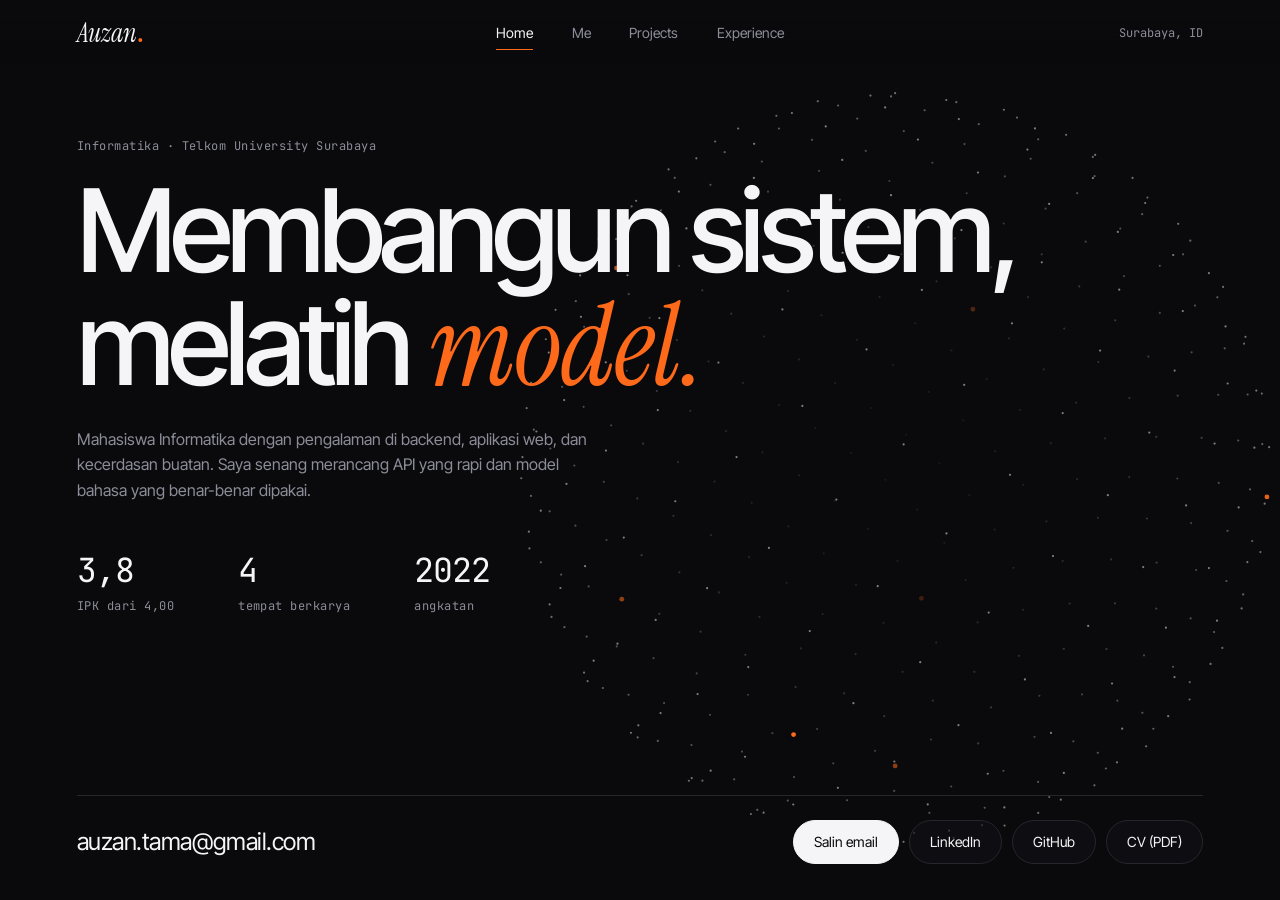
==== index.html @ a06b6a5e "Initial commit" ====
<!doctype html>
<html lang="id">
<head>
<meta charset="utf-8">
<meta name="viewport" content="width=device-width, initial-scale=1, viewport-fit=cover">
<title>Firstyatama Auzan Farhadi — Software Engineer &amp; AI Researcher</title>
<meta name="description" content="Portofolio Firstyatama Auzan Farhadi — Mahasiswa Informatika Telkom University Surabaya, Software Engineer, dan Peneliti AI yang berfokus pada Backend, NLP, dan Machine Learning.">
<meta name="author" content="Firstyatama Auzan Farhadi">
<meta name="theme-color" content="#0a0a0d">
<link rel="icon" type="image/svg+xml" href="assets/favicon.svg">

<!-- Open Graph / Meta Sosial -->
<meta property="og:type" content="website">
<meta property="og:title" content="Firstyatama Auzan Farhadi — Software Engineer &amp; AI Researcher">
<meta property="og:description" content="Mahasiswa Informatika dengan keahlian di Backend, REST API, dan AI/NLP. Menghadirkan solusi nyata berbasis rekayasa perangkat lunak modern.">
<meta property="og:image" content="assets/foto.jpg">

<link rel="preconnect" href="https://fonts.googleapis.com">
<link rel="preconnect" href="https://fonts.gstatic.com" crossorigin>
<link rel="stylesheet" href="https://fonts.googleapis.com/css2?family=Inter+Tight:wght@300;400;500&family=Instrument+Serif:ital@0;1&family=JetBrains+Mono:wght@400&display=swap">
<link rel="stylesheet" href="css/style.css">
</head>
<body>
<canvas id="bg" aria-hidden="true"></canvas>
<header class="nav">
  <a class="logo" href="#/home">Auzan<b>.</b></a>
  <nav id="nav"></nav>
  <span class="loc">Surabaya, ID</span>
</header>
<main id="app"></main>
<script src="content.js"></script>
<script src="js/app.js"></script>
</body>
</html>
---- css/style.css ----
:root{--bg:#0a0a0d;--surface:#111116;--text:#f5f5f7;--muted:#8d8d99;--border:#26262e;--pop:#ff6a1a;--pr:255,106,26;--g:clamp(20px,6vw,96px);--serif:'Instrument Serif',Georgia,serif;--sans:'Inter Tight',system-ui,sans-serif;--mono:'JetBrains Mono',ui-monospace,monospace;--ease:cubic-bezier(.22,1,.36,1);color-scheme:dark}
*{box-sizing:border-box;margin:0;padding:0}
html,body{height:100%;background:var(--bg);color:var(--text);font:400 16px/1.6 var(--sans);-webkit-font-smoothing:antialiased;overflow:hidden}
a{color:inherit;text-decoration:none}button{font:inherit;color:inherit;background:none;border:0;cursor:pointer}ul,ol{list-style:none}
em{font-family:var(--serif);font-style:italic;font-weight:400;color:var(--pop);letter-spacing:-.01em}
:focus-visible{outline:2px solid var(--pop);outline-offset:3px;border-radius:4px}
::selection{background:var(--pop);color:#0a0a0d}
::-webkit-scrollbar{width:8px;height:8px}
::-webkit-scrollbar-track{background:var(--bg)}
::-webkit-scrollbar-thumb{background:#1e1e26;border-radius:999px;border:2px solid var(--bg)}
::-webkit-scrollbar-thumb:hover{background:var(--muted)}
#bg{position:fixed;inset:0;width:100%;height:100%;z-index:0;pointer-events:none}
.mono,.lbl{font:400 12px var(--mono);letter-spacing:.04em;color:var(--muted)}

/* nav */
.nav{position:fixed;z-index:20;top:0;left:0;right:0;display:grid;grid-template-columns:1fr auto 1fr;align-items:center;padding:calc(18px + env(safe-area-inset-top,0px)) var(--g) 18px;background:linear-gradient(var(--bg) 30%,transparent)}
.logo{font:italic 26px/1 var(--serif)}.logo b{color:var(--pop);font-style:normal}
#nav{display:flex;gap:clamp(16px,3vw,40px)}
#nav a{position:relative;padding:4px 0;font-size:14px;color:var(--muted);transition:color .4s}
#nav a::after{content:'';position:absolute;left:0;right:0;bottom:-2px;height:1px;background:var(--pop);transform:scaleX(0);transform-origin:left;transition:transform .6s var(--ease)}
#nav a:hover{color:var(--text)}#nav a.on{color:var(--text)}#nav a.on::after{transform:scaleX(1)}
.loc{justify-self:end;font:400 12px var(--mono);color:var(--muted)}

/* views */
.view{position:fixed;inset:0;z-index:1;overflow-y:auto;overflow-x:hidden;opacity:0;visibility:hidden;transition:opacity .7s var(--ease),visibility .7s;padding:84px 0 0}
.view.on{opacity:1;visibility:visible}
#detail{z-index:15;background:var(--bg)}

/* home */
.home{min-height:calc(100svh - 84px);display:flex;flex-direction:column;justify-content:space-between;gap:48px;padding:6vh var(--g) 36px}
.home h1{margin:20px 0 24px;font-size:clamp(46px,9vw,148px);line-height:.98;letter-spacing:-.05em;font-weight:500}
.home .lead{max-width:520px;color:var(--muted)}
.stats{display:flex;gap:clamp(24px,5vw,72px);margin-top:44px}
.stats b{display:block;font:400 clamp(22px,2.6vw,34px) var(--mono);letter-spacing:-.03em}
.on .rise{animation:rise 1.3s var(--ease) both}.on .rise:nth-child(2){animation-delay:.12s}.on .rise:nth-child(3){animation-delay:.24s}.on .rise:nth-child(4){animation-delay:.36s}
@keyframes rise{from{opacity:0;transform:translateY(28px)}}
.contact{display:flex;flex-wrap:wrap;align-items:center;gap:14px 28px;padding-top:24px;border-top:1px solid var(--border)}
.contact .mail{font-size:clamp(17px,2vw,24px);letter-spacing:-.02em;margin-right:auto;user-select:all}
.contact .row{display:flex;flex-wrap:wrap;gap:10px}
.btn{display:inline-flex;align-items:center;padding:10px 20px;border:1px solid var(--border);border-radius:999px;font-size:14px;background:rgba(17,17,22,.6);transition:border-color .4s,background .4s,color .4s}
.btn:hover{border-color:var(--pop)}.btn.solid{background:var(--text);color:var(--bg);border-color:var(--text)}.btn.solid:hover{background:var(--pop);border-color:var(--pop)}

/* me */
.me{display:grid;grid-template-columns:minmax(0,.8fr) minmax(0,1.2fr);gap:clamp(28px,6vw,96px);padding:6vh var(--g) 80px;align-items:start}
.ph{position:sticky;top:96px;aspect-ratio:4/5;max-height:72vh;border:1px solid var(--border);border-radius:200px 200px 18px 18px;overflow:hidden;background:var(--surface)}
.ph svg{position:absolute;inset:10%;width:80%;color:var(--border)}
.ph img{position:absolute;inset:0;width:100%;height:100%;object-fit:cover;filter:grayscale(1) contrast(1.05);transition:filter 1.2s var(--ease),transform 1.6s var(--ease)}
.ph:hover img{filter:none}
.on .ph{animation:open 1.6s var(--ease) both}
.on .ph img{animation:settle 2.2s var(--ease) both}
@keyframes open{from{clip-path:inset(50% 50% 50% 50% round 200px)}to{clip-path:inset(0 0 0 0 round 200px 200px 18px 18px)}}
@keyframes settle{from{transform:scale(1.25)}}
.me h2{font-size:clamp(32px,4.4vw,64px);line-height:1.04;letter-spacing:-.04em;font-weight:500;max-width:720px}
.me .txt{margin:24px 0 40px;max-width:560px;color:var(--muted)}
.kv{border-top:1px solid var(--border);margin-bottom:44px}
.kv div{display:grid;grid-template-columns:150px 1fr;gap:16px;padding:13px 0;border-bottom:1px solid var(--border);font-size:15px}
.kv dt{color:var(--muted)}.kv dd{max-width:520px}
.me h3{font-size:14px;font-weight:400;color:var(--muted);margin-bottom:12px}

/* karusel */
.lv{position:relative;height:calc(100svh - 84px);overflow:hidden;touch-action:pan-y;cursor:grab;user-select:none}
.lv.drag{cursor:grabbing}
.idx{position:absolute;z-index:3;left:var(--g);top:3vh;display:grid;gap:2px}
.idx button{display:flex;gap:14px;align-items:baseline;padding:4px 0;text-align:left;font-size:14px;color:var(--muted);transition:color .4s}
.idx button span{font:400 11px var(--mono)}
.idx button::before{content:'';align-self:center;width:12px;height:1px;background:var(--border);transition:width .6s var(--ease),background .4s}
.idx button.on{color:var(--text)}.idx button.on::before{width:32px;background:var(--pop)}
.rail{position:absolute;left:0;right:0;top:0;height:62%}
.disc{position:absolute;left:50%;top:50%;width:var(--D);height:var(--D);margin:calc(var(--D)/-2) 0 0 calc(var(--D)/-2);cursor:pointer;will-change:transform,opacity}
.disc svg,.dd svg{display:block;width:100%;height:100%;animation:spin 60s linear infinite}
@keyframes spin{to{transform:rotate(360deg)}}
.info{position:absolute;left:0;right:0;bottom:0;height:38%;display:grid;justify-items:center;align-content:start;gap:10px;padding:0 var(--g) 24px;text-align:center}
.info h2{font-size:clamp(34px,6vw,88px);line-height:1;letter-spacing:-.045em;font-weight:500}
.info .meta{display:flex;flex-wrap:wrap;justify-content:center;gap:6px 28px}
.info .hint{margin-top:6px}
.swap{animation:swap .9s var(--ease) both}@keyframes swap{from{opacity:0;transform:translateY(14px)}}

/* detail */
.dt{padding:6vh var(--g) 96px;max-width:1280px;margin:0 auto}
.dt-bar{display:flex;align-items:center;justify-content:space-between;margin-bottom:5vh}
.x{display:inline-flex;align-items:center;gap:10px;font-size:14px;color:var(--muted);transition:color .3s}.x:hover{color:var(--pop)}
.kbd{display:inline-block;padding:2px 7px;font:400 10px var(--mono);border:1px solid var(--border);border-radius:4px;color:var(--muted);vertical-align:middle;margin-left:4px}
.hero{display:grid;grid-template-columns:auto 1fr;gap:clamp(24px,5vw,72px);align-items:center}
.dd{width:clamp(130px,22vw,300px);aspect-ratio:1}
.hero h1{margin-top:12px;font-size:clamp(40px,8vw,128px);line-height:.98;letter-spacing:-.05em;font-weight:500}
.dm{display:grid;grid-template-columns:repeat(auto-fit,minmax(200px,1fr));gap:24px;margin:7vh 0;padding:26px 0;border-block:1px solid var(--border)}
.dm dt{margin-bottom:4px}
.body{display:grid;grid-template-columns:minmax(0,1fr) minmax(0,1.2fr);gap:clamp(24px,6vw,96px)}
.body .sum{font-size:clamp(22px,2.6vw,34px);line-height:1.2;letter-spacing:-.03em}
.pts li{position:relative;padding:12px 0 12px 22px;border-bottom:1px solid var(--border);color:var(--muted)}
.pts li::before{content:'';position:absolute;left:0;top:1.35em;width:9px;height:1px;background:var(--pop)}
.tags{display:flex;flex-wrap:wrap;gap:8px;margin-top:24px}
.tags li{padding:5px 13px;border:1px solid var(--border);border-radius:999px;font-size:13px;color:var(--muted)}
.p-links{display:flex;flex-wrap:wrap;gap:10px;margin-top:24px}
.p-links .btn{font-size:13px;padding:8px 18px}
.p-links .arr{color:var(--pop);margin-left:4px}
.up{display:flex;align-items:center;justify-content:space-between;gap:24px;margin-top:10vh;padding-top:28px;border-top:1px solid var(--border)}
.up a{display:flex;align-items:center;gap:20px}.up a:hover h3{color:var(--pop)}
.up h3{font-size:clamp(26px,4vw,56px);letter-spacing:-.04em;font-weight:500;transition:color .4s}
.up .dd{width:72px}

@media(max-width:820px){
  .nav{grid-template-columns:auto 1fr}.loc{display:none}#nav{justify-content:flex-end;gap:14px}
  .me,.body{grid-template-columns:minmax(0,1fr)}
  .ph{position:relative;top:0;width:min(70%,300px);max-height:none}
  .kv div{grid-template-columns:110px 1fr}
  .idx{display:none}.rail{height:58%}.info{height:42%}
  .hero{grid-template-columns:1fr}
}
@media(prefers-reduced-motion:reduce){*,*::before,*::after{animation-duration:.001ms!important;transition-duration:.001ms!important}}
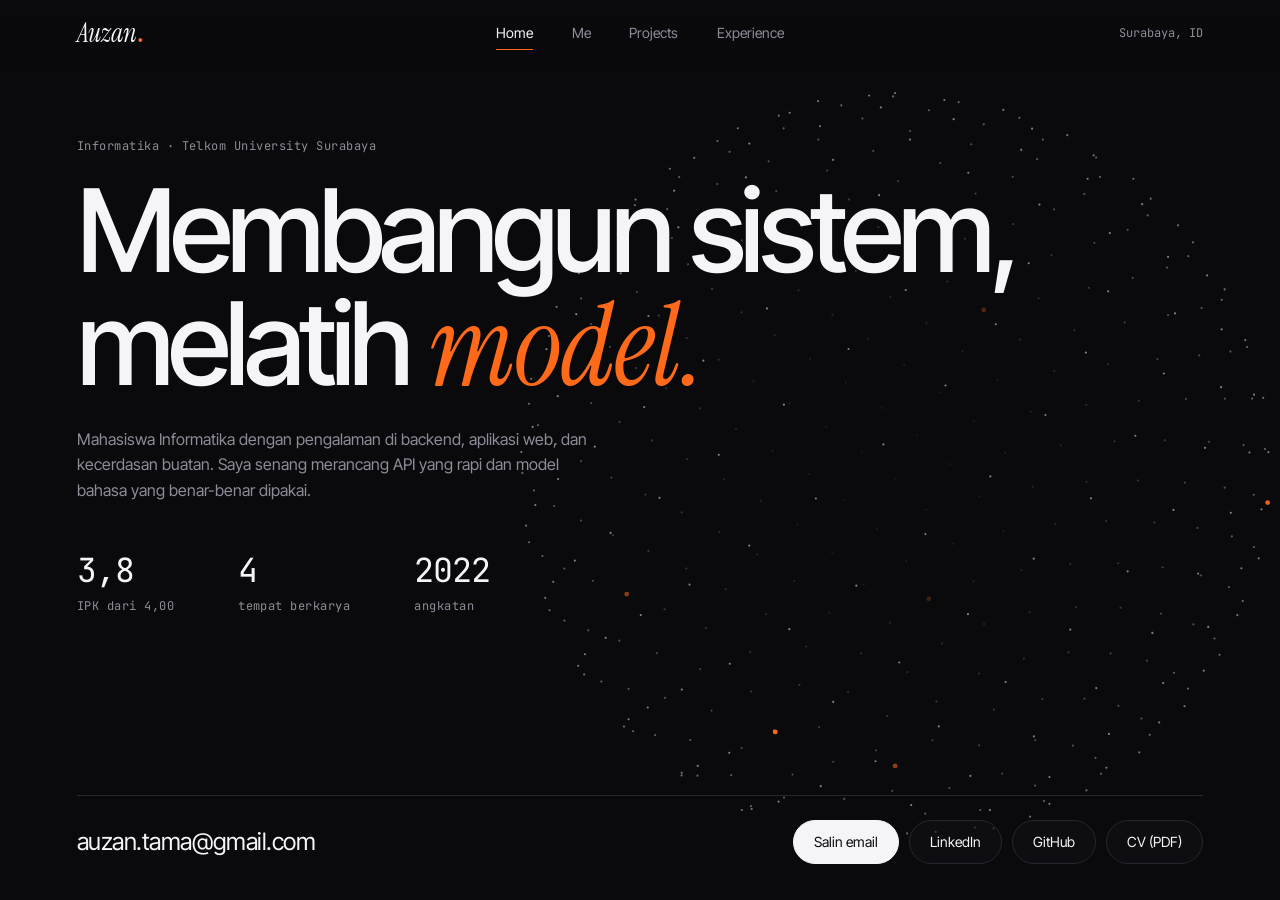
==== commit 4d96a834: "feat: implement A24 3D physical disc row showcase for projects" ====
--- a/index.html
+++ b/index.html
@@ -28,7 +28,16 @@
   <span class="loc">Surabaya, ID</span>
 </header>
 <main id="app"></main>
+<script type="importmap">
+{
+  "imports": {
+    "three": "./js/vendor/three.module.min.js",
+    "three/addons/environments/RoomEnvironment.js": "./js/vendor/RoomEnvironment.js"
+  }
+}
+</script>
+<script src="js/vendor/gsap.min.js"></script>
 <script src="content.js"></script>
-<script src="js/app.js"></script>
+<script type="module" src="js/app.js"></script>
 </body>
 </html>
--- a/css/style.css
+++ b/css/style.css
@@ -75,6 +75,34 @@
 .info .hint{margin-top:6px}
 .swap{animation:swap .9s var(--ease) both}@keyframes swap{from{opacity:0;transform:translateY(14px)}}
 
+/* A24 3D Disc Gallery */
+.a24-gallery{position:relative;width:100%;height:calc(100svh - 84px);overflow:hidden;touch-action:pan-y;user-select:none;-webkit-user-select:none}
+.a24-canvas,.a24-marker{position:absolute;inset:0;width:100%;height:100%;display:block}
+.a24-canvas{cursor:grab}.a24-canvas:active{cursor:grabbing}
+.a24-marker{pointer-events:none}
+.a24-card{position:absolute;top:clamp(16px,3vh,36px);left:var(--g);width:min(440px,calc(100% - var(--g) * 2));z-index:6;pointer-events:none}
+.a24-card *{pointer-events:auto}
+.a24-kicker{display:flex;align-items:center;gap:12px;margin-bottom:10px}
+.a24-badge{font:500 11px var(--mono);color:var(--pop);background:rgba(255,106,26,0.12);border:1px solid rgba(255,106,26,0.35);padding:2px 10px;border-radius:999px;letter-spacing:0.05em}
+.a24-kind{font:400 12px var(--mono);color:var(--muted);text-transform:uppercase;letter-spacing:0.08em}
+.a24-mask{display:block;overflow:hidden}.a24-mask > span{display:block}
+.a24-title{margin:0 0 12px;font:400 clamp(38px,5.2vw,68px)/0.96 var(--serif);letter-spacing:-0.04em;color:var(--text)}
+.a24-desc{font-size:14px;line-height:1.55;color:var(--muted);margin-bottom:20px;max-width:380px}
+.a24-credits{display:grid;margin:0 0 24px;border-top:1px solid var(--border)}
+.a24-credits div{display:flex;justify-content:space-between;align-items:baseline;gap:16px;padding:8px 0;border-bottom:1px solid var(--border)}
+.a24-credits dt{font:500 11px var(--mono);letter-spacing:0.1em;text-transform:uppercase;color:var(--muted)}
+.a24-credits dd{margin:0;font-size:14px;color:var(--text);text-align:right}
+.a24-actions{display:flex;flex-wrap:wrap;gap:10px}
+.a24-actions .btn{font-size:13px;padding:8px 18px;gap:8px}
+.a24-hint{position:absolute;left:var(--g);bottom:24px;max-width:38ch;margin:0;font:400 12px/1.5 var(--mono);color:var(--muted);pointer-events:none;z-index:6}
+.a24-controls{position:absolute;right:var(--g);bottom:24px;display:flex;align-items:center;gap:14px;z-index:6}
+.a24-ctrl-btn{display:grid;place-items:center;width:44px;height:44px;border:1px solid var(--border);border-radius:50%;background:rgba(17,17,22,0.75);backdrop-filter:blur(8px);color:var(--text);cursor:pointer;transition:border-color .3s,color .3s,transform .2s var(--ease)}
+.a24-ctrl-btn svg{width:18px;height:18px;fill:none;stroke:currentColor;stroke-width:2;stroke-linecap:round;stroke-linejoin:round}
+.a24-ctrl-btn:hover{border-color:var(--pop);color:var(--pop);transform:scale(1.06)}.a24-ctrl-btn:active{transform:scale(0.95)}
+.a24-dots{display:flex;align-items:center;gap:6px}
+.a24-dot{width:7px;height:7px;border:0;padding:0;border-radius:50%;background:var(--border);cursor:pointer;transition:width .4s var(--ease),background .3s}
+.a24-dot.on{width:22px;border-radius:999px;background:var(--pop)}
+
 /* detail */
 .dt{padding:6vh var(--g) 96px;max-width:1280px;margin:0 auto}
 .dt-bar{display:flex;align-items:center;justify-content:space-between;margin-bottom:5vh}
@@ -106,5 +134,11 @@
   .kv div{grid-template-columns:110px 1fr}
   .idx{display:none}.rail{height:58%}.info{height:42%}
   .hero{grid-template-columns:1fr}
+  .a24-card{top:12px;width:calc(100% - var(--g) * 2)}
+  .a24-title{font-size:clamp(32px,8.5vw,46px);margin-bottom:8px}
+  .a24-desc{font-size:13px;margin-bottom:12px}
+  .a24-credits div{padding:5px 0;font-size:12.5px}
+  .a24-hint{display:none}
+  .a24-controls{bottom:16px;right:var(--g)}
 }
 @media(prefers-reduced-motion:reduce){*,*::before,*::after{animation-duration:.001ms!important;transition-duration:.001ms!important}}
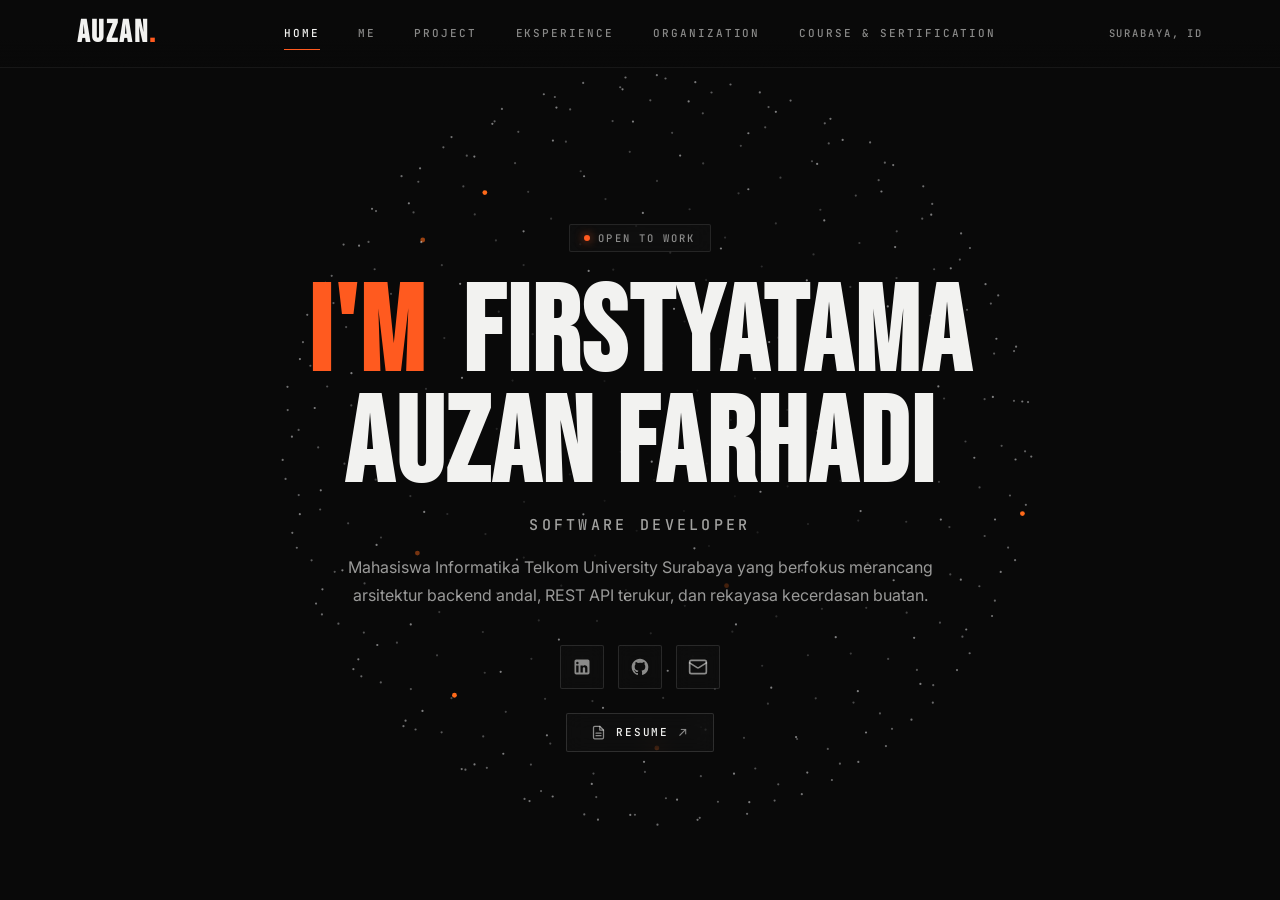
==== commit c6ef53ea: "Merge CoHive into Bandung Techno Park; add cmlabs screenshots; show image thumbnails in evidence til" ====
--- a/index.html
+++ b/index.html
@@ -1,34 +1,74 @@
 <!doctype html>
 <html lang="id">
+
 <head>
-<meta charset="utf-8">
-<meta name="viewport" content="width=device-width, initial-scale=1, viewport-fit=cover">
-<title>Firstyatama Auzan Farhadi — Software Engineer &amp; AI Researcher</title>
-<meta name="description" content="Portofolio Firstyatama Auzan Farhadi — Mahasiswa Informatika Telkom University Surabaya, Software Engineer, dan Peneliti AI yang berfokus pada Backend, NLP, dan Machine Learning.">
-<meta name="author" content="Firstyatama Auzan Farhadi">
-<meta name="theme-color" content="#0a0a0d">
-<link rel="icon" type="image/svg+xml" href="assets/favicon.svg">
+  <meta charset="utf-8">
+  <meta name="viewport" content="width=device-width, initial-scale=1, viewport-fit=cover">
+  <title>Firstyatama Auzan Farhadi — Software Engineer &amp; AI Researcher</title>
+  <meta name="description"
+    content="Portofolio Firstyatama Auzan Farhadi — Mahasiswa Informatika Telkom University Surabaya, Software Engineer, dan Peneliti AI yang berfokus pada Backend, NLP, dan Machine Learning.">
+  <meta name="author" content="Firstyatama Auzan Farhadi">
+  <meta name="theme-color" content="#090909">
+  <link rel="icon" type="image/svg+xml" href="assets/favicon.svg">
 
-<!-- Open Graph / Meta Sosial -->
-<meta property="og:type" content="website">
-<meta property="og:title" content="Firstyatama Auzan Farhadi — Software Engineer &amp; AI Researcher">
-<meta property="og:description" content="Mahasiswa Informatika dengan keahlian di Backend, REST API, dan AI/NLP. Menghadirkan solusi nyata berbasis rekayasa perangkat lunak modern.">
-<meta property="og:image" content="assets/foto.jpg">
+  <!-- Open Graph / Meta Sosial -->
+  <meta property="og:type" content="website">
+  <meta property="og:title" content="Firstyatama Auzan Farhadi — Software Engineer &amp; AI Researcher">
+  <meta property="og:description"
+    content="Mahasiswa Informatika dengan keahlian di Backend, REST API, dan AI/NLP. Menghadirkan solusi nyata berbasis rekayasa perangkat lunak modern.">
+  <meta property="og:image" content="assets/foto.jpg">
+  <meta name="twitter:card" content="summary_large_image">
+  <meta name="twitter:title" content="Firstyatama Auzan Farhadi — Software Engineer &amp; AI Researcher">
+  <meta name="twitter:description"
+    content="Mahasiswa Informatika dengan keahlian di Backend, REST API, dan AI/NLP. Menghadirkan solusi nyata berbasis rekayasa perangkat lunak modern.">
+  <meta name="twitter:image" content="assets/foto.jpg">
+  <link rel="canonical" href="https://firstyatama.dev/">
 
-<link rel="preconnect" href="https://fonts.googleapis.com">
-<link rel="preconnect" href="https://fonts.gstatic.com" crossorigin>
-<link rel="stylesheet" href="https://fonts.googleapis.com/css2?family=Inter+Tight:wght@300;400;500&family=Instrument+Serif:ital@0;1&family=JetBrains+Mono:wght@400&display=swap">
-<link rel="stylesheet" href="css/style.css">
+  <script type="application/ld+json">
+{
+  "@context": "https://schema.org",
+  "@type": "Person",
+  "name": "Firstyatama Auzan Farhadi",
+  "url": "https://firstyatama.dev",
+  "jobTitle": "Software Engineer & AI Researcher",
+  "alumniOf": {
+    "@type": "CollegeOrUniversity",
+    "name": "Telkom University Surabaya"
+  },
+  "sameAs": [
+    "https://github.com/FirstyatamaAuzan",
+    "https://www.linkedin.com/in/firstyatama/"
+  ],
+  "knowsAbout": [
+    "Software Engineering",
+    "Natural Language Processing",
+    "Machine Learning",
+    "Backend Development",
+    "Node.js",
+    "Laravel",
+    "Python",
+    "TensorFlow",
+    "IndoBERT"
+  ]
+}
+</script>
+
+  <link rel="preconnect" href="https://fonts.googleapis.com">
+  <link rel="preconnect" href="https://fonts.gstatic.com" crossorigin>
+  <link rel="stylesheet"
+    href="https://fonts.googleapis.com/css2?family=Bebas+Neue&family=IBM+Plex+Mono:wght@400;500;600&family=Inter:wght@300;400;500;600;700&family=Inter+Tight:wght@300;400;500;600&family=JetBrains+Mono:wght@400;500;600&family=Space+Grotesk:wght@400;500;600&display=swap">
+  <link rel="stylesheet" href="css/style.css">
 </head>
+
 <body>
-<canvas id="bg" aria-hidden="true"></canvas>
-<header class="nav">
-  <a class="logo" href="#/home">Auzan<b>.</b></a>
-  <nav id="nav"></nav>
-  <span class="loc">Surabaya, ID</span>
-</header>
-<main id="app"></main>
-<script type="importmap">
+  <canvas id="bg" aria-hidden="true"></canvas>
+  <header class="nav">
+    <a class="logo" href="#/home">Auzan<b>.</b></a>
+    <nav id="nav"></nav>
+    <span class="loc">Surabaya, ID</span>
+  </header>
+  <main id="app"></main>
+  <script type="importmap">
 {
   "imports": {
     "three": "./js/vendor/three.module.min.js",
@@ -36,8 +76,9 @@
   }
 }
 </script>
-<script src="js/vendor/gsap.min.js"></script>
-<script src="content.js"></script>
-<script type="module" src="js/app.js"></script>
+  <script src="js/vendor/gsap.min.js"></script>
+  <script src="content.js"></script>
+  <script type="module" src="js/app.js"></script>
 </body>
-</html>
+
+</html>
--- a/css/style.css
+++ b/css/style.css
@@ -1,144 +1,5904 @@
-:root{--bg:#0a0a0d;--surface:#111116;--text:#f5f5f7;--muted:#8d8d99;--border:#26262e;--pop:#ff6a1a;--pr:255,106,26;--g:clamp(20px,6vw,96px);--serif:'Instrument Serif',Georgia,serif;--sans:'Inter Tight',system-ui,sans-serif;--mono:'JetBrains Mono',ui-monospace,monospace;--ease:cubic-bezier(.22,1,.36,1);color-scheme:dark}
-*{box-sizing:border-box;margin:0;padding:0}
-html,body{height:100%;background:var(--bg);color:var(--text);font:400 16px/1.6 var(--sans);-webkit-font-smoothing:antialiased;overflow:hidden}
-a{color:inherit;text-decoration:none}button{font:inherit;color:inherit;background:none;border:0;cursor:pointer}ul,ol{list-style:none}
-em{font-family:var(--serif);font-style:italic;font-weight:400;color:var(--pop);letter-spacing:-.01em}
-:focus-visible{outline:2px solid var(--pop);outline-offset:3px;border-radius:4px}
-::selection{background:var(--pop);color:#0a0a0d}
-::-webkit-scrollbar{width:8px;height:8px}
-::-webkit-scrollbar-track{background:var(--bg)}
-::-webkit-scrollbar-thumb{background:#1e1e26;border-radius:999px;border:2px solid var(--bg)}
-::-webkit-scrollbar-thumb:hover{background:var(--muted)}
-#bg{position:fixed;inset:0;width:100%;height:100%;z-index:0;pointer-events:none}
-.mono,.lbl{font:400 12px var(--mono);letter-spacing:.04em;color:var(--muted)}
+:root {
+  --bg: #090909;
+  --surface: #0f0f0f;
+  --text: #F2F2F0;
+  --muted: rgba(242, 242, 240, 0.55);
+  --border: rgba(242, 242, 240, 0.09);
+  --pop: #FF5A1F;
+  --pr: 255, 90, 31;
+  --g: clamp(20px, 6vw, 96px);
+  --display: 'Bebas Neue', 'Archivo Narrow', sans-serif;
+  --serif: 'Instrument Serif', Georgia, serif;
+  --sans: 'Inter', 'Inter Tight', system-ui, -apple-system, sans-serif;
+  --mono: 'JetBrains Mono', 'IBM Plex Mono', ui-monospace, monospace;
+  --ease: cubic-bezier(.16, 1, .3, 1);
+  --ease-cinematic: cubic-bezier(.22, 1, .36, 1);
+  color-scheme: dark
+}
+
+* {
+  box-sizing: border-box;
+  margin: 0;
+  padding: 0
+}
+
+html,
+body {
+  height: 100%;
+  background: var(--bg);
+  color: var(--text);
+  font: 400 16px/1.65 var(--sans);
+  -webkit-font-smoothing: antialiased;
+  overflow: hidden
+}
+
+a {
+  color: inherit;
+  text-decoration: none
+}
+
+button {
+  font: inherit;
+  color: inherit;
+  background: none;
+  border: 0;
+  cursor: pointer
+}
+
+ul,
+ol {
+  list-style: none
+}
+
+em {
+  font-family: var(--display);
+  font-style: normal;
+  font-weight: 700;
+  letter-spacing: .04em;
+  text-transform: uppercase;
+  color: var(--pop)
+}
+
+:focus-visible {
+  outline: 1px solid var(--pop);
+  outline-offset: 3px;
+  border-radius: 2px
+}
+
+::selection {
+  background: var(--pop);
+  color: #090909
+}
+
+::-webkit-scrollbar {
+  width: 6px;
+  height: 6px
+}
+
+::-webkit-scrollbar-track {
+  background: var(--bg)
+}
+
+::-webkit-scrollbar-thumb {
+  background: rgba(242, 242, 240, 0.14);
+  border-radius: 2px;
+  border: 1px solid var(--bg)
+}
+
+::-webkit-scrollbar-thumb:hover {
+  background: var(--pop)
+}
+
+#bg {
+  position: fixed;
+  inset: 0;
+  width: 100%;
+  height: 100%;
+  z-index: 0;
+  pointer-events: none
+}
+
+.mono,
+.lbl {
+  font: 500 11px var(--mono);
+  letter-spacing: .18em;
+  text-transform: uppercase;
+  color: var(--muted)
+}
 
 /* nav */
-.nav{position:fixed;z-index:20;top:0;left:0;right:0;display:grid;grid-template-columns:1fr auto 1fr;align-items:center;padding:calc(18px + env(safe-area-inset-top,0px)) var(--g) 18px;background:linear-gradient(var(--bg) 30%,transparent)}
-.logo{font:italic 26px/1 var(--serif)}.logo b{color:var(--pop);font-style:normal}
-#nav{display:flex;gap:clamp(16px,3vw,40px)}
-#nav a{position:relative;padding:4px 0;font-size:14px;color:var(--muted);transition:color .4s}
-#nav a::after{content:'';position:absolute;left:0;right:0;bottom:-2px;height:1px;background:var(--pop);transform:scaleX(0);transform-origin:left;transition:transform .6s var(--ease)}
-#nav a:hover{color:var(--text)}#nav a.on{color:var(--text)}#nav a.on::after{transform:scaleX(1)}
-.loc{justify-self:end;font:400 12px var(--mono);color:var(--muted)}
+.nav {
+  position: fixed;
+  z-index: 20;
+  top: 0;
+  left: 0;
+  right: 0;
+  display: grid;
+  grid-template-columns: 1fr auto 1fr;
+  align-items: center;
+  padding: calc(18px + env(safe-area-inset-top, 0px)) var(--g) 18px;
+  background: linear-gradient(to bottom, #090909 60%, rgba(9, 9, 9, 0) 100%);
+  border-bottom: 1px solid rgba(242, 242, 240, 0.06);
+}
+
+.logo {
+  font-family: var(--display);
+  font-size: clamp(26px, 2.4vw, 32px);
+  font-weight: 700;
+  letter-spacing: .08em;
+  text-transform: uppercase;
+  line-height: 1;
+}
+
+.logo b {
+  color: var(--pop);
+  font-style: normal
+}
+
+#nav {
+  display: flex;
+  gap: clamp(16px, 3vw, 40px)
+}
+
+#nav a {
+  position: relative;
+  padding: 4px 0;
+  font-family: var(--mono);
+  font-size: 11px;
+  font-weight: 500;
+  letter-spacing: .18em;
+  text-transform: uppercase;
+  color: var(--muted);
+  transition: color .4s var(--ease)
+}
+
+#nav a::after {
+  content: '';
+  position: absolute;
+  left: 0;
+  right: 0;
+  bottom: -4px;
+  height: 1px;
+  background: var(--pop);
+  transform: scaleX(0);
+  transform-origin: left;
+  transition: transform .5s var(--ease)
+}
+
+#nav a:hover {
+  color: var(--text)
+}
+
+#nav a.on {
+  color: var(--text)
+}
+
+#nav a.on::after {
+  transform: scaleX(1)
+}
+
+.loc {
+  justify-self: end;
+  font: 500 10.5px var(--mono);
+  letter-spacing: .18em;
+  text-transform: uppercase;
+  color: var(--muted)
+}
 
 /* views */
-.view{position:fixed;inset:0;z-index:1;overflow-y:auto;overflow-x:hidden;opacity:0;visibility:hidden;transition:opacity .7s var(--ease),visibility .7s;padding:84px 0 0}
-.view.on{opacity:1;visibility:visible}
-#detail{z-index:15;background:var(--bg)}
-
-/* home */
-.home{min-height:calc(100svh - 84px);display:flex;flex-direction:column;justify-content:space-between;gap:48px;padding:6vh var(--g) 36px}
-.home h1{margin:20px 0 24px;font-size:clamp(46px,9vw,148px);line-height:.98;letter-spacing:-.05em;font-weight:500}
-.home .lead{max-width:520px;color:var(--muted)}
-.stats{display:flex;gap:clamp(24px,5vw,72px);margin-top:44px}
-.stats b{display:block;font:400 clamp(22px,2.6vw,34px) var(--mono);letter-spacing:-.03em}
-.on .rise{animation:rise 1.3s var(--ease) both}.on .rise:nth-child(2){animation-delay:.12s}.on .rise:nth-child(3){animation-delay:.24s}.on .rise:nth-child(4){animation-delay:.36s}
-@keyframes rise{from{opacity:0;transform:translateY(28px)}}
-.contact{display:flex;flex-wrap:wrap;align-items:center;gap:14px 28px;padding-top:24px;border-top:1px solid var(--border)}
-.contact .mail{font-size:clamp(17px,2vw,24px);letter-spacing:-.02em;margin-right:auto;user-select:all}
-.contact .row{display:flex;flex-wrap:wrap;gap:10px}
-.btn{display:inline-flex;align-items:center;padding:10px 20px;border:1px solid var(--border);border-radius:999px;font-size:14px;background:rgba(17,17,22,.6);transition:border-color .4s,background .4s,color .4s}
-.btn:hover{border-color:var(--pop)}.btn.solid{background:var(--text);color:var(--bg);border-color:var(--text)}.btn.solid:hover{background:var(--pop);border-color:var(--pop)}
-
-/* me */
-.me{display:grid;grid-template-columns:minmax(0,.8fr) minmax(0,1.2fr);gap:clamp(28px,6vw,96px);padding:6vh var(--g) 80px;align-items:start}
-.ph{position:sticky;top:96px;aspect-ratio:4/5;max-height:72vh;border:1px solid var(--border);border-radius:200px 200px 18px 18px;overflow:hidden;background:var(--surface)}
-.ph svg{position:absolute;inset:10%;width:80%;color:var(--border)}
-.ph img{position:absolute;inset:0;width:100%;height:100%;object-fit:cover;filter:grayscale(1) contrast(1.05);transition:filter 1.2s var(--ease),transform 1.6s var(--ease)}
-.ph:hover img{filter:none}
-.on .ph{animation:open 1.6s var(--ease) both}
-.on .ph img{animation:settle 2.2s var(--ease) both}
-@keyframes open{from{clip-path:inset(50% 50% 50% 50% round 200px)}to{clip-path:inset(0 0 0 0 round 200px 200px 18px 18px)}}
-@keyframes settle{from{transform:scale(1.25)}}
-.me h2{font-size:clamp(32px,4.4vw,64px);line-height:1.04;letter-spacing:-.04em;font-weight:500;max-width:720px}
-.me .txt{margin:24px 0 40px;max-width:560px;color:var(--muted)}
-.kv{border-top:1px solid var(--border);margin-bottom:44px}
-.kv div{display:grid;grid-template-columns:150px 1fr;gap:16px;padding:13px 0;border-bottom:1px solid var(--border);font-size:15px}
-.kv dt{color:var(--muted)}.kv dd{max-width:520px}
-.me h3{font-size:14px;font-weight:400;color:var(--muted);margin-bottom:12px}
+.view {
+  position: fixed;
+  inset: 0;
+  z-index: 1;
+  overflow-y: auto;
+  overflow-x: hidden;
+  opacity: 0;
+  visibility: hidden;
+  transition: opacity .8s var(--ease), visibility .8s;
+  padding: 84px 0 0
+}
+
+.view.on {
+  opacity: 1;
+  visibility: visible
+}
+
+#detail {
+  z-index: 15;
+  background: var(--bg)
+}
+
+/* home minimal */
+.home.home-minimal {
+  min-height: calc(100svh - 84px);
+  display: flex;
+  flex-direction: column;
+  align-items: center;
+  justify-content: center;
+  text-align: center;
+  padding: 40px var(--g) 48px;
+  position: relative;
+  z-index: 2
+}
+
+.home-center-card {
+  max-width: 860px;
+  width: 100%;
+  display: flex;
+  flex-direction: column;
+  align-items: center;
+  margin: auto 0
+}
+
+.home-badge {
+  display: inline-flex;
+  align-items: center;
+  gap: 8px;
+  padding: 6px 14px;
+  border-radius: 2px;
+  font: 500 10.5px var(--mono);
+  letter-spacing: .2em;
+  text-transform: uppercase;
+  color: var(--muted);
+  background: rgba(242, 242, 240, .025);
+  border: 1px solid rgba(242, 242, 240, .1);
+  backdrop-filter: blur(12px);
+  margin-bottom: 28px
+}
+
+.home-badge .badge-dot {
+  width: 6px;
+  height: 6px;
+  border-radius: 50%;
+  background: var(--pop);
+  box-shadow: 0 0 10px rgba(255, 90, 31, .8);
+  animation: pulse-dot 2.4s infinite ease-in-out
+}
+
+@keyframes pulse-dot {
+
+  0%,
+  100% {
+    opacity: 1;
+    transform: scale(1)
+  }
+
+  50% {
+    opacity: .35;
+    transform: scale(.8)
+  }
+}
+
+.home-title {
+  margin: 0 0 20px;
+  font-family: var(--display);
+  font-size: clamp(56px, 9.6vw, 120px);
+  line-height: .92;
+  letter-spacing: .02em;
+  text-transform: uppercase;
+  font-weight: 700;
+  color: var(--text)
+}
+
+.home-title .home-im {
+  font-family: var(--display);
+  font-style: normal;
+  font-weight: 700;
+  color: var(--pop);
+  margin-right: .12em
+}
+
+.home-title .home-name {
+  color: var(--text);
+  display: inline
+}
+
+.home-title .home-role {
+  display: block;
+  margin-top: 18px;
+  font-size: clamp(12px, 1.4vw, 15px);
+  font-weight: 500;
+  font-family: var(--mono);
+  letter-spacing: .22em;
+  text-transform: uppercase;
+  color: rgba(242, 242, 240, .65)
+}
+
+.home-desc {
+  max-width: 620px;
+  margin: 0 auto 36px;
+  font-family: var(--sans);
+  font-size: clamp(14px, 1.35vw, 16px);
+  line-height: 1.75;
+  color: rgba(242, 242, 240, .62)
+}
+
+.home-socials {
+  display: flex;
+  align-items: center;
+  justify-content: center;
+  gap: 14px;
+  margin-bottom: 24px
+}
+
+.social-logo-btn {
+  display: grid;
+  place-items: center;
+  width: 44px;
+  height: 44px;
+  border-radius: 2px;
+  background: rgba(242, 242, 240, .02);
+  border: 1px solid rgba(242, 242, 240, .12);
+  backdrop-filter: blur(8px);
+  color: var(--muted);
+  transition: transform .35s var(--ease), border-color .35s var(--ease), color .35s var(--ease), box-shadow .35s var(--ease)
+}
+
+.social-logo-btn:hover {
+  border-color: var(--pop);
+  color: var(--pop);
+  transform: translateY(-2px);
+  box-shadow: 0 0 20px rgba(255, 90, 31, .2)
+}
+
+.social-logo-btn svg {
+  display: block;
+  transition: transform .35s var(--ease)
+}
+
+.social-logo-btn:hover svg {
+  transform: scale(1.08)
+}
+
+.home-resume-bottom {
+  display: flex;
+  justify-content: center;
+  align-items: center
+}
+
+.resume-pill-btn {
+  display: inline-flex;
+  align-items: center;
+  gap: 10px;
+  padding: 10px 24px;
+  border-radius: 2px;
+  border: 1px solid rgba(242, 242, 240, .14);
+  background: rgba(242, 242, 240, .025);
+  backdrop-filter: blur(10px);
+  color: var(--text);
+  font: 500 11px var(--mono);
+  letter-spacing: .18em;
+  text-transform: uppercase;
+  transition: all .35s var(--ease)
+}
+
+.resume-pill-btn svg {
+  color: var(--muted);
+  transition: color .35s var(--ease)
+}
+
+.resume-pill-btn .resume-arrow {
+  font-family: var(--mono);
+  font-size: 13px;
+  color: var(--muted);
+  transition: transform .35s var(--ease), color .35s var(--ease)
+}
+
+.resume-pill-btn:hover {
+  border-color: var(--pop);
+  background: rgba(255, 90, 31, .08);
+  color: var(--pop);
+  box-shadow: 0 0 20px rgba(255, 90, 31, .16)
+}
+
+.resume-pill-btn:hover svg,
+.resume-pill-btn:hover .resume-arrow {
+  color: var(--pop)
+}
+
+.resume-pill-btn:hover .resume-arrow {
+  transform: translate(2px, -2px)
+}
+
+.on .rise {
+  animation: rise 1.1s var(--ease) both
+}
+
+.on .rise:nth-child(2) {
+  animation-delay: .1s
+}
+
+.on .rise:nth-child(3) {
+  animation-delay: .2s
+}
+
+.on .rise:nth-child(4) {
+  animation-delay: .3s
+}
+
+.on .rise:nth-child(5) {
+  animation-delay: .4s
+}
+
+@keyframes rise {
+  from {
+    opacity: 0;
+    transform: translateY(16px)
+  }
+}
+
+.contact {
+  display: flex;
+  flex-wrap: wrap;
+  align-items: center;
+  gap: 14px 28px;
+  padding-top: 24px;
+  border-top: 1px solid var(--border)
+}
+
+.contact .mail {
+  font-size: clamp(17px, 2vw, 24px);
+  letter-spacing: -.02em;
+  margin-right: auto;
+  user-select: all
+}
+
+.contact .row {
+  display: flex;
+  flex-wrap: wrap;
+  gap: 10px
+}
+
+.btn {
+  display: inline-flex;
+  align-items: center;
+  padding: 9px 20px;
+  border: 1px solid rgba(242, 242, 240, .12);
+  border-radius: 2px;
+  font: 500 11px var(--mono);
+  letter-spacing: .16em;
+  text-transform: uppercase;
+  background: rgba(242, 242, 240, .03);
+  transition: border-color .35s var(--ease), background .35s var(--ease), color .35s var(--ease)
+}
+
+.btn:hover {
+  border-color: var(--pop);
+  color: var(--pop)
+}
+
+.btn.solid {
+  background: var(--text);
+  color: var(--bg);
+  border-color: var(--text)
+}
+
+.btn.solid:hover {
+  background: var(--pop);
+  border-color: var(--pop);
+  color: #090909
+}
+
+/* =====================================================================
+   ME / ABOUT SECTION — CINEMATIC EDITORIAL & 3D LANYARD BADGE
+   ===================================================================== */
+.me,
+.me-compact-page {
+  display: grid;
+  grid-template-columns: minmax(340px, 0.9fr) minmax(0, 1.25fr);
+  gap: clamp(40px, 6vw, 96px);
+  max-width: 1440px;
+  margin: 0 auto;
+  padding: clamp(32px, 6vh, 64px) var(--g) 110px;
+  align-items: start;
+}
+
+/* Left Column: 3D Physical Lanyard (React Bits Component) */
+.ph-sticky-wrap {
+  position: sticky;
+  top: 96px;
+  width: 100%;
+  display: flex;
+  flex-direction: column;
+  align-items: center;
+  justify-content: flex-start;
+  z-index: 5;
+}
+
+.lanyard-mount {
+  position: relative;
+  width: 100%;
+  max-width: 440px;
+  height: clamp(540px, 72vh, 680px);
+  min-height: 480px;
+  display: flex;
+  align-items: center;
+  justify-content: center;
+  user-select: none;
+  touch-action: pan-y;
+  border-radius: 4px;
+}
+
+.lanyard-canvas {
+  position: absolute;
+  inset: 0;
+  width: 100% !important;
+  height: 100% !important;
+  display: block;
+  outline: none;
+  cursor: grab;
+  z-index: 2;
+  touch-action: pan-y;
+}
+
+.lanyard-canvas:active {
+  cursor: grabbing;
+}
+
+/* Static fallback if WebGL is unavailable */
+.ph,
+.ph-fallback {
+  position: absolute;
+  inset: 20px;
+  max-height: 70vh;
+  aspect-ratio: 4/5;
+  border: 1px solid rgba(242, 242, 240, 0.12);
+  border-radius: 4px;
+  overflow: hidden;
+  background: var(--surface);
+  z-index: 1;
+}
+
+.ph svg,
+.ph-fallback svg {
+  position: absolute;
+  inset: 10%;
+  width: 80%;
+  color: rgba(242, 242, 240, 0.08);
+}
+
+.ph img,
+.ph-fallback img {
+  position: absolute;
+  inset: 0;
+  width: 100%;
+  height: 100%;
+  object-fit: cover;
+  filter: grayscale(1) contrast(1.08);
+  transition: filter 1.2s var(--ease), transform 1.6s var(--ease);
+}
+
+.ph:hover img,
+.ph-fallback:hover img {
+  filter: grayscale(0.2) contrast(1.04);
+}
+
+/* Interactive Hint Badge */
+.lanyard-hint {
+  display: inline-flex;
+  align-items: center;
+  gap: 10px;
+  margin-top: 14px;
+  padding: 6px 16px;
+  background: rgba(242, 242, 240, 0.03);
+  border: 1px solid rgba(242, 242, 240, 0.08);
+  border-radius: 2px;
+  pointer-events: none;
+  user-select: none;
+  transition: opacity 0.5s var(--ease);
+}
+
+.hint-dot {
+  width: 6px;
+  height: 6px;
+  border-radius: 50%;
+  background: var(--pop);
+  box-shadow: 0 0 10px rgba(255, 90, 31, 0.7);
+  animation: lanyardPulse 2.2s infinite ease-in-out;
+}
+
+.hint-text {
+  font: 600 10px/1.2 var(--mono);
+  letter-spacing: 0.2em;
+  text-transform: uppercase;
+  color: rgba(242, 242, 240, 0.6);
+}
+
+@keyframes lanyardPulse {
+  0%, 100% {
+    opacity: 0.5;
+    transform: scale(0.9);
+  }
+  50% {
+    opacity: 1;
+    transform: scale(1.2);
+  }
+}
+
+/* Right Column: Editorial Narrative & Stack Content */
+.me-content {
+  display: flex;
+  flex-direction: column;
+  gap: 36px;
+  min-width: 0;
+}
+
+.me-header-box {
+  display: flex;
+  flex-direction: column;
+}
+
+.section-kicker {
+  display: inline-flex;
+  align-items: center;
+  gap: 10px;
+  margin-bottom: 18px;
+}
+
+.kicker-line {
+  display: inline-block;
+  width: 22px;
+  height: 1.5px;
+  background: var(--pop);
+}
+
+.kicker-title {
+  font: 600 11px/1 var(--mono);
+  letter-spacing: 0.24em;
+  text-transform: uppercase;
+  color: var(--pop);
+}
+
+.me-headline {
+  font-family: var(--display);
+  font-size: clamp(22px, 2.8vw, 38px);
+  line-height: 1.1;
+  letter-spacing: 0.02em;
+  text-transform: uppercase;
+  font-weight: 700;
+  color: var(--text);
+  margin-bottom: 22px;
+  max-width: 560px;
+  display: -webkit-box;
+  -webkit-line-clamp: 2;
+  -webkit-box-orient: vertical;
+  overflow: hidden;
+}
+
+.me-bio {
+  font-family: var(--sans);
+  font-size: clamp(15px, 1.1vw, 16.5px);
+  line-height: 1.82;
+  color: rgba(242, 242, 240, 0.72);
+  max-width: 700px;
+  margin: 0;
+}
+
+/* Profile Facts Matrix */
+.profile-facts-inline {
+  display: grid;
+  grid-template-columns: repeat(2, minmax(0, 1fr));
+  gap: 12px;
+  margin-top: 4px;
+}
+
+.fact-pill {
+  display: flex;
+  flex-direction: column;
+  gap: 5px;
+  padding: 14px 18px;
+  background: rgba(242, 242, 240, 0.02);
+  border: 1px solid rgba(242, 242, 240, 0.08);
+  border-radius: 3px;
+  transition: border-color 0.35s var(--ease), background 0.35s var(--ease), transform 0.35s var(--ease);
+}
+
+.fact-pill:hover {
+  border-color: rgba(255, 90, 31, 0.4);
+  background: rgba(255, 90, 31, 0.03);
+  transform: translateY(-2px);
+}
+
+.fact-label {
+  font: 600 10.5px/1 var(--mono);
+  letter-spacing: 0.18em;
+  text-transform: uppercase;
+  color: var(--pop);
+}
+
+.fact-value {
+  font-family: var(--sans);
+  font-size: 14px;
+  font-weight: 500;
+  line-height: 1.45;
+  color: var(--text);
+}
+
+/* My Stack Section (Technical Matrix) */
+.poulo-stack-section {
+  display: flex;
+  flex-direction: column;
+  gap: 20px;
+  padding-top: 24px;
+  border-top: 1px solid rgba(242, 242, 240, 0.08);
+}
+
+.stack-header-row {
+  display: flex;
+  align-items: baseline;
+  justify-content: space-between;
+}
+
+.stack-clean-title {
+  font-family: var(--display);
+  font-size: clamp(28px, 3.2vw, 42px);
+  line-height: 1;
+  text-transform: uppercase;
+  letter-spacing: 0.03em;
+  color: var(--text);
+  margin: 0;
+}
+
+.stack-count-badge {
+  font: 600 10px/1 var(--mono);
+  letter-spacing: 0.18em;
+  text-transform: uppercase;
+  color: var(--pop);
+  padding: 5px 12px;
+  background: rgba(255, 90, 31, 0.08);
+  border: 1px solid rgba(255, 90, 31, 0.28);
+  border-radius: 2px;
+}
+
+.poulo-logo-matrix {
+  display: grid;
+  grid-template-columns: repeat(6, minmax(0, 1fr));
+  gap: 16px 20px;
+}
+
+.poulo-logo-cell {
+  position: relative;
+  display: flex;
+  align-items: center;
+  justify-content: center;
+  background: none;
+  border: none;
+  border-radius: 0;
+  cursor: pointer;
+  outline: none;
+  padding: 8px 0;
+  transition: transform 0.3s var(--ease);
+}
+
+.poulo-logo-cell:hover,
+.poulo-logo-cell:focus-visible {
+  transform: translateY(-3px);
+  background: none;
+  border-color: transparent;
+  box-shadow: none;
+}
+
+.logo-svg-wrap {
+  width: 32px;
+  height: 32px;
+  display: flex;
+  align-items: center;
+  justify-content: center;
+  color: rgba(242, 242, 240, 0.45);
+  transition: color 0.3s var(--ease), transform 0.3s var(--ease);
+}
+
+.poulo-logo-cell:hover .logo-svg-wrap,
+.poulo-logo-cell:focus-visible .logo-svg-wrap {
+  color: var(--pop);
+  transform: scale(1.18);
+}
+
+/* Tooltip on Stack Hover */
+.poulo-tooltip {
+  position: absolute;
+  bottom: calc(100% + 10px);
+  left: 50%;
+  transform: translateX(-50%) translateY(6px);
+  background: #0d0d10;
+  border: 1px solid rgba(255, 90, 31, 0.35);
+  padding: 6px 12px;
+  border-radius: 2px;
+  display: flex;
+  flex-direction: column;
+  align-items: center;
+  white-space: nowrap;
+  pointer-events: none;
+  opacity: 0;
+  visibility: hidden;
+  transition: opacity 0.25s var(--ease), transform 0.25s var(--ease), visibility 0.25s;
+  z-index: 25;
+  box-shadow: 0 8px 24px rgba(0, 0, 0, 0.6);
+}
+
+.poulo-tooltip::after {
+  content: '';
+  position: absolute;
+  top: 100%;
+  left: 50%;
+  transform: translateX(-50%);
+  border: 5px solid transparent;
+  border-top-color: #0d0d10;
+}
+
+.poulo-logo-cell:hover .poulo-tooltip,
+.poulo-logo-cell:focus-visible .poulo-tooltip {
+  opacity: 1;
+  visibility: visible;
+  transform: translateX(-50%) translateY(0);
+}
+
+.tip-title {
+  font: 600 11px/1.2 var(--mono);
+  letter-spacing: 0.1em;
+  text-transform: uppercase;
+  color: var(--text);
+}
+
+.tip-role {
+  font: 500 9.5px/1.2 var(--sans);
+  color: var(--pop);
+  letter-spacing: 0.04em;
+  margin-top: 3px;
+}
 
 /* karusel */
-.lv{position:relative;height:calc(100svh - 84px);overflow:hidden;touch-action:pan-y;cursor:grab;user-select:none}
-.lv.drag{cursor:grabbing}
-.idx{position:absolute;z-index:3;left:var(--g);top:3vh;display:grid;gap:2px}
-.idx button{display:flex;gap:14px;align-items:baseline;padding:4px 0;text-align:left;font-size:14px;color:var(--muted);transition:color .4s}
-.idx button span{font:400 11px var(--mono)}
-.idx button::before{content:'';align-self:center;width:12px;height:1px;background:var(--border);transition:width .6s var(--ease),background .4s}
-.idx button.on{color:var(--text)}.idx button.on::before{width:32px;background:var(--pop)}
-.rail{position:absolute;left:0;right:0;top:0;height:62%}
-.disc{position:absolute;left:50%;top:50%;width:var(--D);height:var(--D);margin:calc(var(--D)/-2) 0 0 calc(var(--D)/-2);cursor:pointer;will-change:transform,opacity}
-.disc svg,.dd svg{display:block;width:100%;height:100%;animation:spin 60s linear infinite}
-@keyframes spin{to{transform:rotate(360deg)}}
-.info{position:absolute;left:0;right:0;bottom:0;height:38%;display:grid;justify-items:center;align-content:start;gap:10px;padding:0 var(--g) 24px;text-align:center}
-.info h2{font-size:clamp(34px,6vw,88px);line-height:1;letter-spacing:-.045em;font-weight:500}
-.info .meta{display:flex;flex-wrap:wrap;justify-content:center;gap:6px 28px}
-.info .hint{margin-top:6px}
-.swap{animation:swap .9s var(--ease) both}@keyframes swap{from{opacity:0;transform:translateY(14px)}}
+.lv {
+  position: relative;
+  height: calc(100svh - 84px);
+  overflow: hidden;
+  touch-action: pan-y;
+  cursor: grab;
+  user-select: none
+}
+
+.lv.drag {
+  cursor: grabbing
+}
+
+.idx {
+  position: absolute;
+  z-index: 3;
+  left: var(--g);
+  top: 3vh;
+  display: grid;
+  gap: 2px
+}
+
+.idx button {
+  display: flex;
+  gap: 14px;
+  align-items: baseline;
+  padding: 4px 0;
+  text-align: left;
+  font-size: 14px;
+  color: var(--muted);
+  transition: color .4s
+}
+
+.idx button span {
+  font: 400 11px var(--mono)
+}
+
+.idx button::before {
+  content: '';
+  align-self: center;
+  width: 12px;
+  height: 1px;
+  background: var(--border);
+  transition: width .6s var(--ease), background .4s
+}
+
+.idx button.on {
+  color: var(--text)
+}
+
+.idx button.on::before {
+  width: 32px;
+  background: var(--pop)
+}
+
+.rail {
+  position: absolute;
+  left: 0;
+  right: 0;
+  top: 0;
+  height: 62%
+}
+
+.disc {
+  position: absolute;
+  left: 50%;
+  top: 50%;
+  width: var(--D);
+  height: var(--D);
+  margin: calc(var(--D)/-2) 0 0 calc(var(--D)/-2);
+  cursor: pointer;
+  will-change: transform, opacity
+}
+
+.disc svg,
+.dd svg {
+  display: block;
+  width: 100%;
+  height: 100%;
+  animation: spin 60s linear infinite
+}
+
+@keyframes spin {
+  to {
+    transform: rotate(360deg)
+  }
+}
+
+.info {
+  position: absolute;
+  left: 0;
+  right: 0;
+  bottom: 0;
+  height: 38%;
+  display: grid;
+  justify-items: center;
+  align-content: start;
+  gap: 10px;
+  padding: 0 var(--g) 24px;
+  text-align: center
+}
+
+.info h2 {
+  font-family: var(--display);
+  font-size: clamp(48px, 7vw, 96px);
+  line-height: .92;
+  letter-spacing: .02em;
+  text-transform: uppercase;
+  font-weight: 700;
+  color: var(--text)
+}
+
+.info .meta {
+  display: flex;
+  flex-wrap: wrap;
+  justify-content: center;
+  gap: 6px 28px
+}
+
+.info .hint {
+  margin-top: 6px
+}
+
+.swap {
+  animation: swap .9s var(--ease) both
+}
+
+@keyframes swap {
+  from {
+    opacity: 0;
+    transform: translateY(14px)
+  }
+}
 
 /* A24 3D Disc Gallery */
-.a24-gallery{position:relative;width:100%;height:calc(100svh - 84px);overflow:hidden;touch-action:pan-y;user-select:none;-webkit-user-select:none}
-.a24-canvas,.a24-marker{position:absolute;inset:0;width:100%;height:100%;display:block}
-.a24-canvas{cursor:grab}.a24-canvas:active{cursor:grabbing}
-.a24-marker{pointer-events:none}
-.a24-card{position:absolute;top:clamp(16px,3vh,36px);left:var(--g);width:min(440px,calc(100% - var(--g) * 2));z-index:6;pointer-events:none}
-.a24-card *{pointer-events:auto}
-.a24-kicker{display:flex;align-items:center;gap:12px;margin-bottom:10px}
-.a24-badge{font:500 11px var(--mono);color:var(--pop);background:rgba(255,106,26,0.12);border:1px solid rgba(255,106,26,0.35);padding:2px 10px;border-radius:999px;letter-spacing:0.05em}
-.a24-kind{font:400 12px var(--mono);color:var(--muted);text-transform:uppercase;letter-spacing:0.08em}
-.a24-mask{display:block;overflow:hidden}.a24-mask > span{display:block}
-.a24-title{margin:0 0 12px;font:400 clamp(38px,5.2vw,68px)/0.96 var(--serif);letter-spacing:-0.04em;color:var(--text)}
-.a24-desc{font-size:14px;line-height:1.55;color:var(--muted);margin-bottom:20px;max-width:380px}
-.a24-credits{display:grid;margin:0 0 24px;border-top:1px solid var(--border)}
-.a24-credits div{display:flex;justify-content:space-between;align-items:baseline;gap:16px;padding:8px 0;border-bottom:1px solid var(--border)}
-.a24-credits dt{font:500 11px var(--mono);letter-spacing:0.1em;text-transform:uppercase;color:var(--muted)}
-.a24-credits dd{margin:0;font-size:14px;color:var(--text);text-align:right}
-.a24-actions{display:flex;flex-wrap:wrap;gap:10px}
-.a24-actions .btn{font-size:13px;padding:8px 18px;gap:8px}
-.a24-hint{position:absolute;left:var(--g);bottom:24px;max-width:38ch;margin:0;font:400 12px/1.5 var(--mono);color:var(--muted);pointer-events:none;z-index:6}
-.a24-controls{position:absolute;right:var(--g);bottom:24px;display:flex;align-items:center;gap:14px;z-index:6}
-.a24-ctrl-btn{display:grid;place-items:center;width:44px;height:44px;border:1px solid var(--border);border-radius:50%;background:rgba(17,17,22,0.75);backdrop-filter:blur(8px);color:var(--text);cursor:pointer;transition:border-color .3s,color .3s,transform .2s var(--ease)}
-.a24-ctrl-btn svg{width:18px;height:18px;fill:none;stroke:currentColor;stroke-width:2;stroke-linecap:round;stroke-linejoin:round}
-.a24-ctrl-btn:hover{border-color:var(--pop);color:var(--pop);transform:scale(1.06)}.a24-ctrl-btn:active{transform:scale(0.95)}
-.a24-dots{display:flex;align-items:center;gap:6px}
-.a24-dot{width:7px;height:7px;border:0;padding:0;border-radius:50%;background:var(--border);cursor:pointer;transition:width .4s var(--ease),background .3s}
-.a24-dot.on{width:22px;border-radius:999px;background:var(--pop)}
-
-/* detail */
-.dt{padding:6vh var(--g) 96px;max-width:1280px;margin:0 auto}
-.dt-bar{display:flex;align-items:center;justify-content:space-between;margin-bottom:5vh}
-.x{display:inline-flex;align-items:center;gap:10px;font-size:14px;color:var(--muted);transition:color .3s}.x:hover{color:var(--pop)}
-.kbd{display:inline-block;padding:2px 7px;font:400 10px var(--mono);border:1px solid var(--border);border-radius:4px;color:var(--muted);vertical-align:middle;margin-left:4px}
-.hero{display:grid;grid-template-columns:auto 1fr;gap:clamp(24px,5vw,72px);align-items:center}
-.dd{width:clamp(130px,22vw,300px);aspect-ratio:1}
-.hero h1{margin-top:12px;font-size:clamp(40px,8vw,128px);line-height:.98;letter-spacing:-.05em;font-weight:500}
-.dm{display:grid;grid-template-columns:repeat(auto-fit,minmax(200px,1fr));gap:24px;margin:7vh 0;padding:26px 0;border-block:1px solid var(--border)}
-.dm dt{margin-bottom:4px}
-.body{display:grid;grid-template-columns:minmax(0,1fr) minmax(0,1.2fr);gap:clamp(24px,6vw,96px)}
-.body .sum{font-size:clamp(22px,2.6vw,34px);line-height:1.2;letter-spacing:-.03em}
-.pts li{position:relative;padding:12px 0 12px 22px;border-bottom:1px solid var(--border);color:var(--muted)}
-.pts li::before{content:'';position:absolute;left:0;top:1.35em;width:9px;height:1px;background:var(--pop)}
-.tags{display:flex;flex-wrap:wrap;gap:8px;margin-top:24px}
-.tags li{padding:5px 13px;border:1px solid var(--border);border-radius:999px;font-size:13px;color:var(--muted)}
-.p-links{display:flex;flex-wrap:wrap;gap:10px;margin-top:24px}
-.p-links .btn{font-size:13px;padding:8px 18px}
-.p-links .arr{color:var(--pop);margin-left:4px}
-.up{display:flex;align-items:center;justify-content:space-between;gap:24px;margin-top:10vh;padding-top:28px;border-top:1px solid var(--border)}
-.up a{display:flex;align-items:center;gap:20px}.up a:hover h3{color:var(--pop)}
-.up h3{font-size:clamp(26px,4vw,56px);letter-spacing:-.04em;font-weight:500;transition:color .4s}
-.up .dd{width:72px}
-
-@media(max-width:820px){
-  .nav{grid-template-columns:auto 1fr}.loc{display:none}#nav{justify-content:flex-end;gap:14px}
-  .me,.body{grid-template-columns:minmax(0,1fr)}
-  .ph{position:relative;top:0;width:min(70%,300px);max-height:none}
-  .kv div{grid-template-columns:110px 1fr}
-  .idx{display:none}.rail{height:58%}.info{height:42%}
-  .hero{grid-template-columns:1fr}
-  .a24-card{top:12px;width:calc(100% - var(--g) * 2)}
-  .a24-title{font-size:clamp(32px,8.5vw,46px);margin-bottom:8px}
-  .a24-desc{font-size:13px;margin-bottom:12px}
-  .a24-credits div{padding:5px 0;font-size:12.5px}
-  .a24-hint{display:none}
-  .a24-controls{bottom:16px;right:var(--g)}
-}
-@media(prefers-reduced-motion:reduce){*,*::before,*::after{animation-duration:.001ms!important;transition-duration:.001ms!important}}
+.a24-gallery {
+  position: relative;
+  width: 100%;
+  height: calc(100svh - 84px);
+  overflow: hidden;
+  touch-action: pan-y;
+  user-select: none;
+  -webkit-user-select: none
+}
+
+.a24-canvas,
+.a24-marker {
+  position: absolute;
+  inset: 0;
+  width: 100%;
+  height: 100%;
+  display: block
+}
+
+.a24-canvas {
+  cursor: grab
+}
+
+.a24-canvas:active {
+  cursor: grabbing
+}
+
+.a24-marker {
+  pointer-events: none
+}
+
+.a24-card {
+  position: absolute;
+  top: clamp(16px, 3vh, 36px);
+  left: var(--g);
+  width: min(440px, calc(100% - var(--g) * 2));
+  z-index: 6;
+  pointer-events: none
+}
+
+.a24-card * {
+  pointer-events: auto
+}
+
+.a24-kicker {
+  display: flex;
+  align-items: center;
+  gap: 12px;
+  margin-bottom: 12px
+}
+
+.a24-badge {
+  font: 600 10px var(--mono);
+  color: var(--pop);
+  background: rgba(255, 90, 31, 0.12);
+  border: 1px solid rgba(255, 90, 31, 0.35);
+  padding: 3px 10px;
+  border-radius: 2px;
+  letter-spacing: 0.18em;
+  text-transform: uppercase
+}
+
+.a24-kind {
+  font: 500 10.5px var(--mono);
+  color: rgba(242, 242, 240, 0.45);
+  text-transform: uppercase;
+  letter-spacing: 0.18em
+}
+
+.a24-mask {
+  display: block;
+  overflow: hidden
+}
+
+.a24-mask>span {
+  display: block
+}
+
+.a24-title {
+  margin: 0 0 10px;
+  font-family: var(--display);
+  font-size: clamp(28px, 3.8vw, 48px);
+  line-height: 0.94;
+  letter-spacing: 0.02em;
+  text-transform: uppercase;
+  font-weight: 700;
+  color: var(--text)
+}
+
+.a24-desc {
+  font-family: var(--sans);
+  font-size: 14.5px;
+  line-height: 1.65;
+  color: rgba(242, 242, 240, 0.65);
+  margin-bottom: 24px;
+  max-width: 420px
+}
+
+.a24-credits {
+  display: grid;
+  margin: 0 0 24px;
+  border-top: 1px solid rgba(242, 242, 240, 0.09)
+}
+
+.a24-credits div {
+  display: flex;
+  justify-content: space-between;
+  align-items: baseline;
+  gap: 16px;
+  padding: 9px 0;
+  border-bottom: 1px solid rgba(242, 242, 240, 0.09)
+}
+
+.a24-credits dt {
+  font: 500 10.5px var(--mono);
+  letter-spacing: 0.18em;
+  text-transform: uppercase;
+  color: rgba(242, 242, 240, 0.42)
+}
+
+.a24-credits dd {
+  margin: 0;
+  font-family: var(--sans);
+  font-size: 13.5px;
+  font-weight: 500;
+  color: var(--text);
+  text-align: right
+}
+
+.a24-actions {
+  display: flex;
+  flex-wrap: wrap;
+  gap: 10px
+}
+
+.a24-actions .btn {
+  font-size: 11px;
+  padding: 8px 18px;
+  gap: 8px
+}
+
+.a24-hint {
+  position: absolute;
+  left: var(--g);
+  bottom: 24px;
+  max-width: 44ch;
+  margin: 0;
+  font: 500 10.5px/1.6 var(--mono);
+  letter-spacing: 0.16em;
+  text-transform: uppercase;
+  color: rgba(242, 242, 240, 0.4);
+  pointer-events: none;
+  z-index: 6
+}
+
+.a24-controls {
+  position: absolute;
+  right: var(--g);
+  bottom: 24px;
+  display: flex;
+  align-items: center;
+  gap: 14px;
+  z-index: 6
+}
+
+.a24-ctrl-btn {
+  display: grid;
+  place-items: center;
+  width: 42px;
+  height: 42px;
+  border: 1px solid rgba(242, 242, 240, 0.12);
+  border-radius: 2px;
+  background: rgba(9, 9, 9, 0.85);
+  backdrop-filter: blur(8px);
+  color: var(--text);
+  cursor: pointer;
+  transition: border-color .3s, color .3s, transform .2s var(--ease)
+}
+
+.a24-ctrl-btn svg {
+  width: 18px;
+  height: 18px;
+  fill: none;
+  stroke: currentColor;
+  stroke-width: 2;
+  stroke-linecap: round;
+  stroke-linejoin: round
+}
+
+.a24-ctrl-btn:hover {
+  border-color: var(--pop);
+  color: var(--pop);
+  transform: scale(1.05)
+}
+
+.a24-ctrl-btn:active {
+  transform: scale(0.95)
+}
+
+.a24-dots {
+  display: flex;
+  align-items: center;
+  gap: 6px
+}
+
+.a24-dot {
+  width: 8px;
+  height: 8px;
+  border: 0;
+  padding: 0;
+  border-radius: 2px;
+  background: rgba(242, 242, 240, 0.15);
+  cursor: pointer;
+  transition: width .4s var(--ease), background .3s
+}
+
+.a24-dot.on {
+  width: 22px;
+  border-radius: 2px;
+  background: var(--pop)
+}
+
+/* ============================
+   DETAIL PAGE — THEMED
+   ============================ */
+#detail {
+  --dt-accent: var(--pop);
+  --dt-accent2: #F2F2F0;
+  --dt-bg: #090909
+}
+
+.dt {
+  padding: 6vh var(--g) 96px;
+  max-width: 1280px;
+  margin: 0 auto
+}
+
+/* top bar */
+.dt-bar {
+  display: flex;
+  align-items: center;
+  justify-content: space-between;
+  flex-wrap: wrap;
+  gap: 12px;
+  margin-bottom: 5vh
+}
+
+.x {
+  display: inline-flex;
+  align-items: center;
+  gap: 10px;
+  font-family: var(--mono);
+  font-size: 11px;
+  letter-spacing: .16em;
+  text-transform: uppercase;
+  color: var(--muted);
+  transition: color .3s var(--ease)
+}
+
+.x:hover {
+  color: var(--dt-accent)
+}
+
+.kbd {
+  display: inline-block;
+  padding: 2px 7px;
+  font: 500 10px var(--mono);
+  border: 1px solid rgba(242, 242, 240, .12);
+  border-radius: 2px;
+  color: var(--muted);
+  vertical-align: middle;
+  margin-left: 4px
+}
+
+.dt-meta-bar {
+  display: flex;
+  align-items: center;
+  gap: 10px;
+  flex-wrap: wrap
+}
+
+.dt-category-badge {
+  font: 600 10px var(--mono);
+  letter-spacing: .18em;
+  text-transform: uppercase;
+  color: var(--dt-accent);
+  background: rgba(255, 90, 31, .12);
+  border: 1px solid rgba(255, 90, 31, .35);
+  padding: 3px 10px;
+  border-radius: 2px
+}
+
+.dt-archive-code {
+  font: 500 10.5px var(--mono);
+  letter-spacing: .16em;
+  text-transform: uppercase;
+  color: var(--muted)
+}
+
+.dt-theme-label {
+  font: 500 10px var(--mono);
+  letter-spacing: .16em;
+  text-transform: uppercase;
+  color: rgba(242, 242, 240, .5)
+}
+
+/* hero */
+.dt-hero {
+  display: grid;
+  grid-template-columns: auto 1fr;
+  gap: clamp(28px, 6vw, 88px);
+  align-items: center;
+  margin-bottom: 7vh
+}
+
+.dt-disc-wrap {
+  position: relative;
+  width: clamp(160px, 26vw, 340px);
+  aspect-ratio: 1;
+  flex-shrink: 0
+}
+
+.dt-disc {
+  width: 100%;
+  height: 100%
+}
+
+.dt-disc svg {
+  width: 100%;
+  height: 100%;
+  display: block
+}
+
+.dt-disc-glow {
+  position: absolute;
+  inset: -12%;
+  border-radius: 50%;
+  background: radial-gradient(circle, color-mix(in srgb, var(--glow, var(--dt-accent)) 18%, transparent) 0%, transparent 70%);
+  pointer-events: none;
+  animation: glow-pulse 3s ease-in-out infinite alternate
+}
+
+@keyframes glow-pulse {
+  from {
+    opacity: .6
+  }
+
+  to {
+    opacity: 1
+  }
+}
+
+.dt-heading-meta {
+  display: flex;
+  align-items: center;
+  gap: 10px;
+  margin-bottom: 14px
+}
+
+.dt-kind-tag {
+  font: 600 10px var(--mono);
+  letter-spacing: .18em;
+  text-transform: uppercase;
+  color: var(--c, var(--dt-accent));
+  background: color-mix(in srgb, var(--c, var(--dt-accent)) 10%, transparent);
+  border: 1px solid color-mix(in srgb, var(--c, var(--dt-accent)) 30%, transparent);
+  padding: 3px 10px;
+  border-radius: 2px
+}
+
+.dt-year-tag {
+  font: 500 11px var(--mono);
+  letter-spacing: .14em;
+  text-transform: uppercase;
+  color: var(--muted)
+}
+
+.dt-title {
+  font-family: var(--display);
+  font-size: clamp(52px, 8.5vw, 130px);
+  line-height: .9;
+  letter-spacing: .02em;
+  text-transform: uppercase;
+  font-weight: 700;
+  color: var(--text);
+  margin-bottom: 20px
+}
+
+.dt-summary {
+  font-family: var(--sans);
+  font-size: clamp(15px, 1.5vw, 18px);
+  line-height: 1.65;
+  color: rgba(242, 242, 240, .68);
+  max-width: 540px;
+  margin-bottom: 24px
+}
+
+.dt-link {
+  font-family: var(--mono);
+  font-size: 11px;
+  letter-spacing: .16em;
+  text-transform: uppercase;
+  padding: 9px 20px;
+  border-radius: 2px;
+  border: 1px solid color-mix(in srgb, var(--dt-accent) 40%, var(--border));
+  color: var(--dt-accent)
+}
+
+.dt-link:hover {
+  background: color-mix(in srgb, var(--dt-accent) 12%, transparent);
+  border-color: var(--dt-accent)
+}
+
+.dt-link .arr {
+  color: var(--dt-accent)
+}
+
+/* metadata strip */
+.dt-credits {
+  display: grid;
+  grid-template-columns: repeat(auto-fit, minmax(180px, 1fr));
+  gap: 0;
+  padding: 0;
+  border-top: 1px solid rgba(242, 242, 240, .09)
+}
+
+.dt-credits div {
+  padding: 18px 16px;
+  border-bottom: 1px solid rgba(242, 242, 240, .09);
+  border-right: 1px solid rgba(242, 242, 240, .09)
+}
+
+.dt-credits dt {
+  font: 500 10px var(--mono);
+  letter-spacing: .18em;
+  text-transform: uppercase;
+  color: rgba(242, 242, 240, .45);
+  margin-bottom: 6px
+}
+
+.dt-credits dd {
+  font-family: var(--sans);
+  font-size: 14px;
+  font-weight: 500;
+  color: var(--text);
+  margin: 0
+}
+
+/* accent divider */
+.dt-divider {
+  height: 1px;
+  margin: 5vh 0;
+  background: linear-gradient(90deg, var(--c, var(--dt-accent)) 0%, transparent 100%);
+  opacity: .5
+}
+
+/* body: two-column */
+.dt-body {
+  display: grid;
+  grid-template-columns: minmax(0, 1.2fr) minmax(0, 0.9fr);
+  gap: clamp(32px, 6vw, 96px);
+  margin-bottom: 8vh
+}
+
+.dt-section-title {
+  font: 600 10.5px var(--mono);
+  letter-spacing: .2em;
+  text-transform: uppercase;
+  color: var(--pop);
+  margin-bottom: 18px;
+}
+
+.pts li {
+  position: relative;
+  padding: 14px 0 14px 24px;
+  border-bottom: 1px solid var(--border);
+  color: var(--muted);
+  font-size: 15px;
+  line-height: 1.5
+}
+
+.pts li::before {
+  content: '';
+  position: absolute;
+  left: 0;
+  top: 1.45em;
+  width: 10px;
+  height: 1px;
+  background: var(--dt-accent)
+}
+
+.tags {
+  display: flex;
+  flex-wrap: wrap;
+  gap: 8px;
+  margin-top: 0
+}
+
+.tags li {
+  padding: 6px 14px;
+  border: 1px solid var(--border);
+  border-radius: 999px;
+  font-size: 13px;
+  color: var(--muted)
+}
+
+.dt-tags li {
+  border-color: color-mix(in srgb, var(--tc, var(--dt-accent)) 28%, var(--border));
+  color: color-mix(in srgb, var(--tc, var(--dt-accent)) 80%, var(--text));
+  background: color-mix(in srgb, var(--tc, var(--dt-accent)) 6%, transparent)
+}
+
+/* next card */
+.dt-next {
+  padding-top: 32px;
+  border-top: 1px solid var(--border)
+}
+
+.dt-next-label {
+  font: 500 10px var(--mono);
+  letter-spacing: .12em;
+  text-transform: uppercase;
+  color: var(--muted);
+  display: block;
+  margin-bottom: 16px
+}
+
+.dt-next-link {
+  display: flex;
+  align-items: center;
+  gap: 20px;
+  padding: 20px;
+  border: 1px solid var(--border);
+  border-radius: 16px;
+  background: var(--surface);
+  transition: border-color .4s, background .4s
+}
+
+.dt-next-link:hover {
+  border-color: var(--dt-accent);
+  background: color-mix(in srgb, var(--dt-accent) 4%, var(--surface))
+}
+
+.dt-next-disc {
+  width: 72px;
+  height: 72px;
+  flex-shrink: 0;
+  filter: drop-shadow(0 0 10px color-mix(in srgb, var(--glow, var(--dt-accent)) 30%, transparent))
+}
+
+.dt-next-disc svg {
+  width: 100%;
+  height: 100%;
+  display: block
+}
+
+.dt-next-info {
+  flex: 1;
+  min-width: 0
+}
+
+.dt-next-title {
+  font-family: var(--display);
+  font-size: clamp(24px, 3.5vw, 40px);
+  letter-spacing: 0.04em;
+  text-transform: uppercase;
+  font-weight: 700;
+  line-height: 1.05;
+  margin: 6px 0 2px;
+  white-space: nowrap;
+  overflow: hidden;
+  text-overflow: ellipsis;
+  transition: color .3s var(--ease)
+}
+
+.dt-next-link:hover .dt-next-title {
+  color: var(--dt-accent)
+}
+
+.dt-next-year {
+  font: 500 11px var(--mono);
+  letter-spacing: 0.14em;
+  text-transform: uppercase;
+  color: var(--muted);
+  margin: 0
+}
+
+.dt-next-arrow {
+  width: 24px;
+  height: 24px;
+  flex-shrink: 0;
+  fill: none;
+  stroke: var(--muted);
+  stroke-width: 2;
+  stroke-linecap: round;
+  stroke-linejoin: round;
+  transition: stroke .3s, transform .3s var(--ease)
+}
+
+.dt-next-link:hover .dt-next-arrow {
+  stroke: var(--dt-accent);
+  transform: translateX(4px)
+}
+
+/* legacy aliases still used by .body fallback */
+.dd {
+  width: clamp(130px, 22vw, 300px);
+  aspect-ratio: 1
+}
+
+.hero {
+  display: grid;
+  grid-template-columns: auto 1fr;
+  gap: clamp(24px, 5vw, 72px);
+  align-items: center
+}
+
+.hero h1 {
+  margin-top: 12px;
+  font-family: var(--display);
+  font-size: clamp(48px, 8.5vw, 130px);
+  line-height: .92;
+  letter-spacing: .02em;
+  text-transform: uppercase;
+  font-weight: 700;
+  color: var(--text)
+}
+
+.dm {
+  display: grid;
+  grid-template-columns: repeat(auto-fit, minmax(200px, 1fr));
+  gap: 24px;
+  margin: 7vh 0;
+  padding: 26px 0;
+  border-block: 1px solid var(--border)
+}
+
+.dm dt {
+  margin-bottom: 4px
+}
+
+.body {
+  display: grid;
+  grid-template-columns: minmax(0, 1fr) minmax(0, 1.2fr);
+  gap: clamp(24px, 6vw, 96px)
+}
+
+.body .sum {
+  font-size: clamp(22px, 2.6vw, 34px);
+  line-height: 1.2;
+  letter-spacing: -.03em
+}
+
+.p-links {
+  display: flex;
+  flex-wrap: wrap;
+  gap: 10px;
+  margin-top: 24px
+}
+
+.p-links .btn {
+  font-size: 13px;
+  padding: 8px 18px
+}
+
+.p-links .arr {
+  color: var(--pop);
+  margin-left: 4px
+}
+
+.up {
+  display: flex;
+  align-items: center;
+  justify-content: space-between;
+  gap: 24px;
+  margin-top: 10vh;
+  padding-top: 28px;
+  border-top: 1px solid var(--border)
+}
+
+.up a {
+  display: flex;
+  align-items: center;
+  gap: 20px
+}
+
+.up a:hover h3 {
+  color: var(--pop)
+}
+
+.up h3 {
+  font-family: var(--display);
+  font-size: clamp(28px, 4.5vw, 58px);
+  letter-spacing: .04em;
+  text-transform: uppercase;
+  font-weight: 700;
+  line-height: 1;
+  transition: color .4s
+}
+
+.up .dd {
+  width: 72px
+}
+
+@media(max-width:820px) {
+  .nav {
+    grid-template-columns: auto 1fr
+  }
+
+  .loc {
+    display: none
+  }
+
+  #nav {
+    justify-content: flex-end;
+    gap: 14px
+  }
+
+  .me,
+  .me-compact-page,
+  .body {
+    grid-template-columns: minmax(0, 1fr);
+    gap: 36px;
+    padding: 24px var(--g) 80px;
+  }
+
+  .ph-sticky-wrap {
+    position: relative;
+    top: 0;
+    width: 100%;
+    max-width: 380px;
+    margin: 0 auto;
+  }
+
+  .lanyard-mount {
+    height: 460px;
+    min-height: 400px;
+  }
+
+  .profile-facts-inline {
+    grid-template-columns: 1fr;
+  }
+
+  .ph {
+    position: relative;
+    top: 0;
+    width: min(70%, 300px);
+    max-height: none;
+  }
+
+  .kv div {
+    grid-template-columns: 110px 1fr
+  }
+
+  .idx {
+    display: none
+  }
+
+  .rail {
+    height: 58%
+  }
+
+  .info {
+    height: 42%
+  }
+
+  .hero {
+    grid-template-columns: 1fr
+  }
+
+  .a24-card {
+    top: 12px;
+    width: calc(100% - var(--g) * 2)
+  }
+
+  .a24-title {
+    font-size: clamp(26px, 7.5vw, 40px);
+    margin-bottom: 8px
+  }
+
+  .a24-desc {
+    font-size: 13px;
+    margin-bottom: 12px
+  }
+
+  .a24-credits div {
+    padding: 5px 0;
+    font-size: 12.5px
+  }
+
+  .a24-hint {
+    display: none
+  }
+
+  .a24-controls {
+    bottom: 16px;
+    right: var(--g)
+  }
+
+  /* detail mobile */
+  .dt-hero {
+    grid-template-columns: 1fr;
+    gap: 24px
+  }
+
+  .dt-disc-wrap {
+    width: min(55vw, 220px);
+    margin: 0 auto
+  }
+
+  .dt-heading {
+    text-align: center
+  }
+
+  .dt-heading-meta {
+    justify-content: center
+  }
+
+  .dt-summary {
+    margin: 0 auto 24px
+  }
+
+  .dt-meta-bar {
+    display: none
+  }
+
+  .dt-body {
+    grid-template-columns: 1fr;
+    gap: 32px
+  }
+
+  .dt-credits {
+    grid-template-columns: 1fr 1fr
+  }
+
+  .dt-next-link {
+    gap: 14px;
+    padding: 14px
+  }
+
+  .dt-next-disc {
+    width: 52px;
+    height: 52px
+  }
+
+  .dt-next-title {
+    font-size: 18px
+  }
+}
+
+@media(prefers-reduced-motion:reduce) {
+
+  *,
+  *::before,
+  *::after {
+    animation-duration: .001ms !important;
+    transition-duration: .001ms !important
+  }
+}
+
+
+/* ---------- Achievements / Credentials View ---------- */
+.achievements-view {
+  max-width: 1240px;
+  margin: 0 auto;
+  padding: 40px var(--g) 80px;
+}
+
+.ach-header {
+  margin-bottom: 44px;
+}
+
+.ach-header h1 {
+  font-family: var(--display);
+  font-size: clamp(48px, 6.5vw, 92px);
+  font-weight: 700;
+  margin: 12px 0 16px;
+  line-height: .92;
+  letter-spacing: .02em;
+  text-transform: uppercase;
+  color: var(--text);
+}
+
+.ach-grid {
+  display: grid;
+  grid-template-columns: repeat(3, minmax(0, 1fr));
+  gap: 24px;
+}
+
+.ach-card {
+  background: rgba(242, 242, 240, 0.015);
+  border: 1px solid rgba(242, 242, 240, 0.08);
+  border-radius: 4px;
+  overflow: hidden;
+  display: flex;
+  flex-direction: column;
+  transition: transform 0.35s var(--ease), border-color 0.35s var(--ease), box-shadow 0.35s var(--ease);
+  backdrop-filter: blur(12px);
+  position: relative;
+}
+
+.ach-card:hover {
+  transform: translateY(-4px);
+  border-color: rgba(255, 90, 31, 0.4);
+  box-shadow: 0 16px 36px rgba(0, 0, 0, 0.6), 0 0 24px rgba(255, 90, 31, 0.12);
+}
+
+.ach-cover-wrap {
+  position: relative;
+  width: 100%;
+  aspect-ratio: 16 / 11;
+  background: radial-gradient(circle at center, #111111 0%, #080808 100%);
+  overflow: hidden;
+  border-bottom: 1px solid rgba(242, 242, 240, 0.06);
+  display: flex;
+  align-items: center;
+  justify-content: center;
+  padding: 14px;
+  cursor: pointer;
+}
+
+.ach-cover-img {
+  max-width: 100%;
+  max-height: 100%;
+  width: auto;
+  height: auto;
+  object-fit: contain;
+  border-radius: 2px;
+  box-shadow: 0 4px 16px rgba(0, 0, 0, 0.6), 0 0 0 1px rgba(242, 242, 240, 0.08);
+  transition: transform 0.4s var(--ease), box-shadow 0.4s var(--ease), filter 0.4s ease;
+  filter: brightness(0.98) contrast(1.02);
+  display: block;
+}
+
+.ach-card:hover .ach-cover-img {
+  transform: scale(1.02);
+  box-shadow: 0 8px 24px rgba(0, 0, 0, 0.8), 0 0 18px rgba(255, 90, 31, 0.18);
+  filter: brightness(1.02) contrast(1.04);
+}
+
+.ach-cover-zoom-hint {
+  position: absolute;
+  bottom: 12px;
+  right: 12px;
+  display: inline-flex;
+  align-items: center;
+  gap: 6px;
+  font: 500 10.5px var(--mono);
+  letter-spacing: .16em;
+  text-transform: uppercase;
+  color: #fff;
+  background: rgba(9, 9, 9, 0.88);
+  backdrop-filter: blur(8px);
+  border: 1px solid rgba(242, 242, 240, 0.15);
+  padding: 5px 12px;
+  border-radius: 2px;
+  opacity: 0;
+  transform: translateY(4px);
+  transition: all 0.3s ease;
+  z-index: 2;
+}
+
+.ach-card:hover .ach-cover-zoom-hint {
+  opacity: 1;
+  transform: translateY(0);
+}
+
+.ach-body {
+  padding: 20px 22px 22px;
+  display: flex;
+  flex-direction: column;
+  flex-grow: 1;
+}
+
+.ach-card-meta {
+  display: flex;
+  align-items: center;
+  justify-content: space-between;
+  gap: 10px;
+  margin-bottom: 12px;
+}
+
+.ach-tag {
+  font-family: var(--mono);
+  font-size: 10px;
+  font-weight: 600;
+  text-transform: uppercase;
+  letter-spacing: 0.18em;
+  padding: 3px 8px;
+  border-radius: 2px;
+  background: rgba(255, 90, 31, 0.12);
+  color: var(--pop);
+  border: 1px solid rgba(255, 90, 31, 0.35);
+}
+
+.ach-year {
+  font-family: var(--mono);
+  font-size: 11px;
+  letter-spacing: 0.12em;
+  text-transform: uppercase;
+  color: var(--muted);
+}
+
+.ach-title {
+  font-family: var(--sans);
+  font-size: 1.05rem;
+  font-weight: 600;
+  line-height: 1.35;
+  margin: 0 0 8px;
+  color: var(--text);
+}
+
+.ach-issuer {
+  font-family: var(--sans);
+  font-size: 0.86rem;
+  color: rgba(242, 242, 240, 0.55);
+  margin-bottom: 20px;
+}
+
+.ach-actions {
+  margin-top: auto;
+  display: flex;
+  align-items: center;
+  justify-content: space-between;
+  gap: 12px;
+  padding-top: 14px;
+  border-top: 1px solid rgba(242, 242, 240, 0.06);
+}
+
+.ach-btn {
+  display: inline-flex;
+  align-items: center;
+  gap: 7px;
+  padding: 7px 16px;
+  font-size: 11px;
+  font-family: var(--mono);
+  letter-spacing: 0.14em;
+  text-transform: uppercase;
+  border-radius: 2px;
+  border: 1px solid rgba(242, 242, 240, 0.12);
+  background: rgba(242, 242, 240, 0.025);
+  color: var(--text);
+  transition: all 0.3s ease;
+}
+
+.ach-btn:hover {
+  border-color: var(--pop);
+  background: rgba(255, 90, 31, 0.1);
+  color: var(--pop);
+}
+
+.ach-file-badge {
+  font: 500 10.5px var(--mono);
+  color: var(--muted);
+  text-transform: uppercase;
+  letter-spacing: 0.14em;
+}
+
+/* Tablet & Mobile: 2 Kolom Sertifikat */
+@media (max-width: 960px) {
+  .achievements-view {
+    padding: 32px var(--g) 70px;
+  }
+
+  .ach-grid {
+    grid-template-columns: repeat(2, minmax(0, 1fr));
+    gap: 18px;
+  }
+
+  .ach-card {
+    border-radius: 4px;
+  }
+
+  .ach-cover-wrap {
+    padding: 10px;
+  }
+
+  .ach-body {
+    padding: 16px 18px 18px;
+  }
+
+  .ach-title {
+    font-size: 0.96rem;
+  }
+
+  .ach-issuer {
+    font-size: 0.8rem;
+    margin-bottom: 14px;
+  }
+
+  .ach-btn {
+    padding: 6px 14px;
+    font-size: 10.5px;
+  }
+}
+
+@media (max-width: 580px) {
+  .achievements-view {
+    padding: 24px 14px 60px;
+  }
+
+  .ach-grid {
+    grid-template-columns: repeat(2, minmax(0, 1fr));
+    gap: 10px;
+  }
+
+  .ach-card {
+    border-radius: 4px;
+  }
+
+  .ach-cover-wrap {
+    padding: 8px;
+    aspect-ratio: 16 / 11;
+  }
+
+  .ach-cover-zoom-hint {
+    display: none;
+  }
+
+  .ach-body {
+    padding: 12px 10px 14px;
+  }
+
+  .ach-card-meta {
+    margin-bottom: 8px;
+  }
+
+  .ach-tag {
+    font-size: 9px;
+    padding: 2px 6px;
+  }
+
+  .ach-year {
+    font-size: 10px;
+  }
+
+  .ach-title {
+    font-size: 0.84rem;
+    line-height: 1.25;
+    margin-bottom: 4px;
+    display: -webkit-box;
+    -webkit-line-clamp: 2;
+    -webkit-box-orient: vertical;
+    overflow: hidden;
+  }
+
+  .ach-issuer {
+    font-size: 0.72rem;
+    margin-bottom: 10px;
+    white-space: nowrap;
+    overflow: hidden;
+    text-overflow: ellipsis;
+  }
+
+  .ach-actions {
+    padding-top: 8px;
+    gap: 4px;
+  }
+
+  .ach-file-badge {
+    display: none;
+  }
+
+  .ach-btn {
+    width: 100%;
+    justify-content: center;
+    padding: 6px 8px;
+    font-size: 0.72rem;
+    gap: 4px;
+  }
+}
+
+
+/* ---------- Available / Open to Work Badge ---------- */
+.available-badge {
+  display: inline-flex;
+  align-items: center;
+  gap: 10px;
+  margin-top: 24px;
+  padding: 6px 14px;
+  border-radius: 2px;
+  background: rgba(255, 90, 31, 0.1);
+  border: 1px solid rgba(255, 90, 31, 0.35);
+  font-family: var(--mono);
+  font-size: 10.5px;
+  letter-spacing: 0.18em;
+  text-transform: uppercase;
+  color: var(--pop);
+  font-weight: 500;
+}
+
+.available-dot {
+  width: 6px;
+  height: 6px;
+  border-radius: 50%;
+  background: var(--pop);
+  box-shadow: 0 0 10px rgba(255, 90, 31, 0.8);
+  animation: pulseDot 2s infinite ease-in-out;
+}
+
+@keyframes pulseDot {
+
+  0%,
+  100% {
+    opacity: 1;
+    transform: scale(1);
+  }
+
+  50% {
+    opacity: 0.35;
+    transform: scale(0.85);
+  }
+}
+
+
+/* ---------- Verified Evidence & Artifacts Styles ---------- */
+.dt-evidence-section {
+  margin-top: 48px;
+  padding-top: 36px;
+  border-top: 1px solid rgba(242, 242, 240, 0.08);
+}
+
+.dt-evidence-header {
+  margin-bottom: 24px;
+}
+
+.dt-evidence-badge {
+  display: inline-flex;
+  align-items: center;
+  gap: 7px;
+  padding: 3px 10px;
+  border-radius: 2px;
+  background: rgba(255, 90, 31, 0.12);
+  border: 1px solid rgba(255, 90, 31, 0.35);
+  color: var(--pop);
+  font-family: var(--mono);
+  font-size: 10px;
+  font-weight: 600;
+  letter-spacing: 0.18em;
+  text-transform: uppercase;
+  margin-bottom: 10px;
+}
+
+.dt-evidence-sub {
+  font-family: var(--sans);
+  font-size: 0.92rem;
+  color: rgba(242, 242, 240, 0.6);
+  margin-top: 4px;
+}
+
+.dt-evidence-grid {
+  display: grid;
+  grid-template-columns: repeat(auto-fill, minmax(320px, 1fr));
+  gap: 16px;
+}
+
+.dt-evidence-card {
+  display: flex;
+  align-items: flex-start;
+  gap: 16px;
+  background: rgba(242, 242, 240, 0.015);
+  border: 1px solid rgba(242, 242, 240, 0.08);
+  border-radius: 4px;
+  padding: 18px 20px;
+  transition: transform 0.25s ease, border-color 0.25s ease, box-shadow 0.25s ease;
+}
+
+.dt-evidence-card:hover {
+  transform: translateY(-2px);
+  border-color: rgba(255, 90, 31, 0.4);
+  box-shadow: 0 8px 24px rgba(0, 0, 0, 0.4);
+}
+
+.dt-ev-icon {
+  flex-shrink: 0;
+  width: 42px;
+  height: 42px;
+  border-radius: 2px;
+  background: rgba(255, 90, 31, 0.1);
+  color: var(--pop);
+  display: flex;
+  align-items: center;
+  justify-content: center;
+  border: 1px solid rgba(255, 90, 31, 0.25);
+}
+
+.dt-ev-info {
+  flex-grow: 1;
+}
+
+.dt-ev-tag {
+  font-size: 10px;
+  font-family: var(--mono);
+  letter-spacing: 0.16em;
+  text-transform: uppercase;
+  font-weight: 600;
+  color: rgba(242, 242, 240, 0.45);
+  display: block;
+  margin-bottom: 4px;
+}
+
+.dt-ev-title {
+  font-family: var(--sans);
+  font-size: 0.98rem;
+  font-weight: 600;
+  color: var(--text);
+  line-height: 1.35;
+  margin-bottom: 4px;
+}
+
+.dt-ev-desc {
+  font-family: var(--sans);
+  font-size: 0.82rem;
+  color: rgba(242, 242, 240, 0.6);
+  line-height: 1.45;
+  margin-bottom: 12px;
+}
+
+.dt-ev-action .dt-ev-btn {
+  font-family: var(--mono);
+  font-size: 10.5px;
+  letter-spacing: 0.14em;
+  text-transform: uppercase;
+  padding: 6px 14px;
+  border-radius: 2px;
+  display: inline-flex;
+  align-items: center;
+  gap: 6px;
+}
+
+
+/* ---------- Interactive Live Project Preview Frame ---------- */
+.dt-preview-section {
+  margin-top: 40px;
+  padding-top: 32px;
+  border-top: 1px solid rgba(242, 242, 240, 0.08);
+}
+
+.dt-preview-badge {
+  display: inline-flex;
+  align-items: center;
+  gap: 8px;
+  padding: 3px 10px;
+  border-radius: 2px;
+  background: rgba(255, 90, 31, 0.12);
+  border: 1px solid rgba(255, 90, 31, 0.35);
+  color: var(--pop);
+  font-family: var(--mono);
+  font-size: 10px;
+  font-weight: 600;
+  letter-spacing: 0.18em;
+  text-transform: uppercase;
+  margin-bottom: 10px;
+}
+
+.dt-live-dot {
+  width: 6px;
+  height: 6px;
+  border-radius: 50%;
+  background: var(--pop);
+  box-shadow: 0 0 8px rgba(255, 90, 31, 0.8);
+  animation: pulseDot 2s infinite ease-in-out;
+}
+
+.dt-frame-wrapper {
+  margin-top: 18px;
+  border: 1px solid rgba(242, 242, 240, 0.1);
+  border-radius: 4px;
+  overflow: hidden;
+  background: #080808;
+  box-shadow: 0 16px 40px rgba(0, 0, 0, 0.6);
+}
+
+.dt-frame-topbar {
+  display: flex;
+  align-items: center;
+  justify-content: space-between;
+  padding: 10px 16px;
+  background: rgba(242, 242, 240, 0.03);
+  border-bottom: 1px solid rgba(242, 242, 240, 0.08);
+}
+
+.dt-frame-dots {
+  display: flex;
+  gap: 6px;
+}
+
+.f-dot {
+  width: 9px;
+  height: 9px;
+  border-radius: 50%;
+}
+
+.f-dot.red {
+  background: rgba(242, 242, 240, 0.25);
+}
+
+.f-dot.yellow {
+  background: rgba(242, 242, 240, 0.4);
+}
+
+.f-dot.green {
+  background: var(--pop);
+}
+
+.dt-frame-url {
+  font-family: var(--mono);
+  font-size: 11px;
+  letter-spacing: 0.06em;
+  color: rgba(242, 242, 240, 0.5);
+  background: rgba(0, 0, 0, 0.4);
+  padding: 3px 14px;
+  border-radius: 2px;
+  border: 1px solid rgba(242, 242, 240, 0.06);
+}
+
+.dt-frame-pop {
+  font-family: var(--mono);
+  font-size: 11px;
+  letter-spacing: 0.14em;
+  text-transform: uppercase;
+  color: var(--pop);
+  text-decoration: none;
+  font-weight: 600;
+  transition: opacity 0.2s;
+}
+
+.dt-frame-pop:hover {
+  text-decoration: underline;
+  opacity: 0.85;
+}
+
+.dt-preview-iframe {
+  width: 100%;
+  height: 480px;
+  border: none;
+  display: block;
+  background: #080808;
+}
+
+@media (max-width: 768px) {
+  .dt-preview-iframe {
+    height: 380px;
+  }
+}
+
+/* Skills Visual Catalog */
+.skills-catalog {
+  display: flex;
+  flex-direction: column;
+  gap: 14px;
+  margin-top: 12px;
+  margin-bottom: 44px;
+}
+
+.skill-group {
+  padding: 18px 22px;
+  background: rgba(242, 242, 240, 0.015);
+  border: 1px solid rgba(242, 242, 240, 0.08);
+  border-radius: 4px;
+  transition: border-color .3s, background .3s;
+}
+
+.skill-group:hover {
+  border-color: rgba(255, 90, 31, 0.35);
+  background: rgba(255, 90, 31, 0.02);
+}
+
+.skill-category-tag {
+  display: inline-block;
+  font: 600 10.5px var(--mono);
+  letter-spacing: 0.18em;
+  text-transform: uppercase;
+  color: var(--pop);
+  margin-bottom: 12px;
+}
+
+.skill-chips {
+  display: flex;
+  flex-wrap: wrap;
+  gap: 8px;
+}
+
+.skill-chip {
+  display: inline-flex;
+  align-items: center;
+  padding: 6px 14px;
+  background: rgba(242, 242, 240, 0.025);
+  border: 1px solid rgba(242, 242, 240, 0.08);
+  border-radius: 2px;
+  font-family: var(--sans);
+  font-size: 13px;
+  color: var(--text);
+  transition: all .25s ease;
+}
+
+.skill-chip:hover {
+  border-color: var(--pop);
+  color: var(--pop);
+  background: rgba(255, 90, 31, 0.08);
+  transform: translateY(-2px);
+}
+
+/* Reading Progress Bar for Detail Sheet */
+.dt-progress-container {
+  position: sticky;
+  top: 0;
+  left: 0;
+  width: 100%;
+  height: 3px;
+  background: rgba(255, 255, 255, 0.04);
+  z-index: 80;
+}
+
+.dt-progress-bar {
+  height: 100%;
+  width: 0%;
+  background: var(--dt-accent, var(--pop));
+  box-shadow: 0 0 12px var(--dt-accent, var(--pop));
+  transition: width 0.05s linear;
+}
+
+/* Detail Sheet Action Buttons & Toast */
+.dt-share-btn {
+  display: inline-flex;
+  align-items: center;
+  gap: 8px;
+  cursor: pointer;
+}
+
+.dt-toast {
+  position: fixed;
+  bottom: 32px;
+  left: 50%;
+  transform: translateX(-50%) translateY(20px);
+  background: rgba(20, 20, 26, 0.95);
+  border: 1px solid var(--pop);
+  color: #fff;
+  padding: 10px 22px;
+  border-radius: 999px;
+  font-size: 13px;
+  font-family: var(--mono);
+  box-shadow: 0 10px 30px rgba(0, 0, 0, 0.7);
+  z-index: 1000;
+  opacity: 0;
+  pointer-events: none;
+  transition: all .3s cubic-bezier(0.16, 1, 0.3, 1);
+}
+
+.dt-toast.show {
+  opacity: 1;
+  transform: translateX(-50%) translateY(0);
+}
+
+/* ========================================================
+   CERTIFICATE VIEWER MODAL
+   ======================================================== */
+.cert-modal-backdrop {
+  position: fixed;
+  inset: 0;
+  background: rgba(0, 0, 0, 0.9);
+  backdrop-filter: blur(14px);
+  z-index: 400;
+  display: grid;
+  place-items: center;
+  padding: 20px;
+  opacity: 0;
+  pointer-events: none;
+  transition: opacity .3s var(--ease);
+}
+
+/* Contact Dialog Modal */
+.contact-modal-backdrop {
+  position: fixed;
+  inset: 0;
+  background: rgba(0, 0, 0, 0.85);
+  backdrop-filter: blur(12px);
+  z-index: 300;
+  display: grid;
+  place-items: center;
+  padding: 20px;
+  opacity: 0;
+  pointer-events: none;
+  transition: opacity .35s var(--ease);
+}
+
+.cert-modal-backdrop.on {
+  opacity: 1;
+  pointer-events: auto;
+}
+
+.cert-modal-box {
+  width: min(860px, 96vw);
+  max-height: 90svh;
+  background: #0c0c0e;
+  border: 1px solid rgba(242, 242, 240, 0.12);
+  border-radius: 4px;
+  box-shadow: 0 32px 80px rgba(0, 0, 0, 0.95);
+  display: flex;
+  flex-direction: column;
+  overflow: hidden;
+  transform: translateY(24px);
+  transition: transform .35s var(--ease);
+}
+
+.cert-modal-backdrop.on .cert-modal-box {
+  transform: translateY(0);
+}
+
+.cert-modal-topbar {
+  display: flex;
+  align-items: center;
+  justify-content: space-between;
+  padding: 12px 18px;
+  border-bottom: 1px solid rgba(242, 242, 240, 0.08);
+  background: rgba(242, 242, 240, 0.02);
+  flex-shrink: 0;
+}
+
+.cert-modal-title {
+  font: 600 11px var(--mono);
+  letter-spacing: 0.16em;
+  text-transform: uppercase;
+  color: rgba(242, 242, 240, 0.7);
+  max-width: 65%;
+  overflow: hidden;
+  text-overflow: ellipsis;
+  white-space: nowrap;
+}
+
+.cert-modal-open-btn {
+  font: 600 10px var(--mono);
+  letter-spacing: 0.14em;
+  text-transform: uppercase;
+  color: var(--pop);
+  text-decoration: none;
+  padding: 5px 12px;
+  border: 1px solid rgba(255, 90, 31, 0.35);
+  border-radius: 2px;
+  transition: background .2s, border-color .2s;
+}
+
+.cert-modal-open-btn:hover {
+  background: rgba(255, 90, 31, 0.1);
+  border-color: var(--pop);
+}
+
+.cert-modal-close {
+  width: 28px;
+  height: 28px;
+  display: grid;
+  place-items: center;
+  background: none;
+  border: 1px solid rgba(242, 242, 240, 0.12);
+  border-radius: 2px;
+  color: var(--muted);
+  font-size: 14px;
+  cursor: pointer;
+  transition: color .2s, border-color .2s;
+}
+
+.cert-modal-close:hover {
+  color: var(--text);
+  border-color: rgba(242, 242, 240, 0.3);
+}
+
+.cert-modal-body {
+  flex: 1;
+  overflow: auto;
+  display: flex;
+  align-items: stretch;
+  background: #080808;
+}
+
+.cert-modal-iframe {
+  width: 100%;
+  height: 72svh;
+  border: none;
+  display: block;
+}
+
+.cert-modal-img {
+  max-width: 100%;
+  max-height: 72svh;
+  margin: auto;
+  display: block;
+  object-fit: contain;
+}
+
+/* ========================================================
+   CERTIFICATE VIEWER MODAL
+   ======================================================== */
+.cert-modal-backdrop {
+  position: fixed;
+  inset: 0;
+  background: rgba(0, 0, 0, 0.9);
+  backdrop-filter: blur(14px);
+  z-index: 400;
+  display: grid;
+  place-items: center;
+  padding: 20px;
+  opacity: 0;
+  pointer-events: none;
+  transition: opacity .3s var(--ease);
+}
+
+/* Contact Dialog Modal */
+.contact-modal-backdrop {
+  position: fixed;
+  inset: 0;
+  background: rgba(0, 0, 0, 0.85);
+  backdrop-filter: blur(12px);
+  z-index: 300;
+  display: grid;
+  place-items: center;
+  padding: 20px;
+  opacity: 0;
+  pointer-events: none;
+  transition: opacity .35s var(--ease);
+}
+
+.contact-modal-backdrop.on {
+  opacity: 1;
+  pointer-events: auto;
+}
+
+.contact-modal {
+  width: min(520px, 100%);
+  background: #0d0d0d;
+  border: 1px solid rgba(242, 242, 240, 0.12);
+  border-radius: 4px;
+  padding: 36px;
+  box-shadow: 0 24px 64px rgba(0, 0, 0, 0.9);
+  position: relative;
+  transform: translateY(20px);
+  transition: transform .35s var(--ease);
+}
+
+.contact-modal-backdrop.on .contact-modal {
+  transform: translateY(0);
+}
+
+.contact-modal h2 {
+  font-family: var(--display);
+  font-size: clamp(32px, 3.8vw, 44px);
+  letter-spacing: 0.04em;
+  text-transform: uppercase;
+  font-weight: 700;
+  color: var(--text);
+  margin-bottom: 8px;
+}
+
+.contact-modal p {
+  color: var(--muted);
+  font-family: var(--sans);
+  font-size: 14.5px;
+  margin-bottom: 24px;
+  line-height: 1.6;
+}
+
+.contact-form {
+  display: grid;
+  gap: 16px;
+}
+
+.form-field {
+  display: grid;
+  gap: 6px;
+}
+
+.form-field label {
+  font: 600 10.5px var(--mono);
+  letter-spacing: 0.18em;
+  text-transform: uppercase;
+  color: rgba(242, 242, 240, 0.45);
+}
+
+.form-field input,
+.form-field textarea {
+  background: rgba(242, 242, 240, 0.02);
+  border: 1px solid rgba(242, 242, 240, 0.12);
+  border-radius: 2px;
+  padding: 12px 14px;
+  color: var(--text);
+  font-family: var(--sans);
+  font-size: 14px;
+  transition: border-color .3s;
+}
+
+.form-field input:focus,
+.form-field textarea:focus {
+  outline: none;
+  border-color: var(--pop);
+}
+
+.contact-modal-close {
+  position: absolute;
+  top: 20px;
+  right: 20px;
+  background: none;
+  border: none;
+  color: var(--muted);
+  cursor: pointer;
+  padding: 8px;
+  font-size: 20px;
+  line-height: 1;
+  transition: color .2s;
+}
+
+.contact-modal-close:hover {
+  color: var(--text);
+}
+
+/* ========================================================
+   CASE STUDY DETAIL VIEW (Modeled after roshis.dev Case Study)
+   ======================================================== */
+.cs-wrapper {
+  max-width: 1260px;
+  margin: 0 auto;
+  padding: 40px var(--g) 100px;
+  position: relative;
+}
+
+/* Ambient Radial Glow Wash */
+.cs-glow-wash {
+  position: absolute;
+  top: 0;
+  left: 50%;
+  transform: translateX(-50%);
+  width: min(1000px, 90vw);
+  height: 500px;
+  background: radial-gradient(ellipse at 50% 20%, color-mix(in srgb, var(--cs-accent, var(--pop)) 16%, transparent) 0%, transparent 70%);
+  pointer-events: none;
+  z-index: 0;
+  filter: blur(40px);
+}
+
+/* Top Breadcrumb & Controls Bar */
+.cs-topbar {
+  display: flex;
+  align-items: center;
+  justify-content: space-between;
+  flex-wrap: wrap;
+  gap: 14px;
+  padding: 12px 18px;
+  background: rgba(242, 242, 240, 0.015);
+  border: 1px solid rgba(242, 242, 240, 0.08);
+  border-radius: 4px;
+  margin-bottom: 40px;
+  position: relative;
+  z-index: 2;
+  backdrop-filter: blur(8px);
+}
+
+.cs-breadcrumb {
+  display: flex;
+  align-items: center;
+  gap: 10px;
+  font-family: var(--mono);
+  font-size: 11px;
+  letter-spacing: 0.16em;
+  text-transform: uppercase;
+}
+
+.cs-bc-link {
+  color: var(--muted);
+  text-decoration: none;
+  transition: color .2s;
+}
+
+.cs-bc-link:hover {
+  color: var(--cs-accent, var(--pop));
+}
+
+.cs-bc-sep {
+  color: rgba(242, 242, 240, 0.2);
+}
+
+.cs-bc-current {
+  color: var(--text);
+  font-weight: 500;
+}
+
+.cs-topbar-actions {
+  display: flex;
+  align-items: center;
+  gap: 12px;
+}
+
+.cs-badge {
+  font: 600 10px var(--mono);
+  letter-spacing: 0.18em;
+  text-transform: uppercase;
+  color: var(--cs-accent, var(--pop));
+  background: color-mix(in srgb, var(--cs-accent, var(--pop)) 12%, transparent);
+  border: 1px solid color-mix(in srgb, var(--cs-accent, var(--pop)) 32%, transparent);
+  padding: 3px 10px;
+  border-radius: 2px;
+}
+
+.cs-btn-back {
+  display: inline-flex;
+  align-items: center;
+  gap: 8px;
+  font-family: var(--mono);
+  font-size: 11px;
+  letter-spacing: 0.14em;
+  text-transform: uppercase;
+  color: var(--muted);
+  padding: 6px 14px;
+  border: 1px solid rgba(242, 242, 240, 0.12);
+  border-radius: 2px;
+  text-decoration: none;
+  transition: all .25s ease;
+}
+
+.cs-btn-back:hover {
+  color: var(--text);
+  border-color: var(--cs-accent, var(--pop));
+  background: rgba(242, 242, 240, 0.04);
+}
+
+.cs-btn-share {
+  display: inline-flex;
+  align-items: center;
+  justify-content: center;
+  width: 32px;
+  height: 32px;
+  border: 1px solid rgba(242, 242, 240, 0.12);
+  border-radius: 2px;
+  background: transparent;
+  color: var(--muted);
+  cursor: pointer;
+  transition: all .2s;
+}
+
+.cs-btn-share:hover {
+  color: var(--cs-accent, var(--pop));
+  border-color: var(--cs-accent, var(--pop));
+  background: color-mix(in srgb, var(--cs-accent, var(--pop)) 10%, transparent);
+}
+
+/* Two-Column Layout (Content + Sticky TOC) */
+.cs-layout {
+  display: grid;
+  grid-template-columns: minmax(0, 1fr) 250px;
+  gap: 56px;
+  position: relative;
+  z-index: 1;
+}
+
+.cs-main {
+  min-width: 0;
+  display: flex;
+  flex-direction: column;
+  gap: 68px;
+}
+
+.cs-section {
+  scroll-margin-top: 40px;
+}
+
+/* Section Header & Kickers */
+.cs-section-header {
+  margin-bottom: 24px;
+}
+
+.cs-kicker {
+  font-family: var(--mono);
+  font-size: 10px;
+  font-weight: 600;
+  letter-spacing: 0.22em;
+  text-transform: uppercase;
+  color: var(--cs-accent, var(--pop));
+  display: block;
+  margin-bottom: 8px;
+}
+
+.cs-section-title {
+  font-family: var(--display);
+  font-size: clamp(28px, 4vw, 48px);
+  font-weight: 700;
+  letter-spacing: 0.04em;
+  text-transform: uppercase;
+  line-height: 0.96;
+  margin: 0 0 10px;
+  color: var(--text);
+}
+
+.cs-section-desc {
+  font-family: var(--sans);
+  font-size: 15px;
+  line-height: 1.7;
+  color: var(--muted);
+  max-width: 760px;
+  margin: 0;
+}
+
+/* Hero Visual Banner */
+.cs-hero-media {
+  position: relative;
+  width: 100%;
+  border-radius: 4px;
+  overflow: hidden;
+  border: 1px solid rgba(242, 242, 240, 0.1);
+  background: linear-gradient(135deg, rgba(242, 242, 240, 0.02) 0%, rgba(9, 9, 9, 0.95) 100%);
+  padding: 56px 32px 40px;
+  display: flex;
+  flex-direction: column;
+  align-items: center;
+  justify-content: center;
+  margin-bottom: 36px;
+  box-shadow: 0 24px 64px rgba(0, 0, 0, 0.6);
+}
+
+.cs-hero-disc-wrap {
+  width: min(240px, 46vw);
+  aspect-ratio: 1;
+  position: relative;
+  transition: transform .5s cubic-bezier(0.16, 1, 0.3, 1);
+}
+
+.cs-hero-disc-wrap:hover {
+  transform: scale(1.04) rotate(3deg);
+}
+
+.cs-hero-media-badge {
+  margin-top: 28px;
+  display: inline-flex;
+  align-items: center;
+  gap: 8px;
+  font-family: var(--mono);
+  font-size: 10px;
+  letter-spacing: 0.18em;
+  text-transform: uppercase;
+  color: #fff;
+  background: rgba(9, 9, 9, 0.85);
+  border: 1px solid rgba(242, 242, 240, 0.15);
+  padding: 6px 14px;
+  border-radius: 2px;
+  backdrop-filter: blur(8px);
+}
+
+.cs-hero-title {
+  font-family: var(--display);
+  font-size: clamp(48px, 7.5vw, 104px);
+  font-weight: 700;
+  letter-spacing: 0.02em;
+  text-transform: uppercase;
+  line-height: 0.92;
+  margin: 0 0 16px;
+  color: var(--text);
+}
+
+.cs-hero-lead {
+  font-family: var(--sans);
+  font-size: clamp(16px, 1.8vw, 19px);
+  line-height: 1.7;
+  color: rgba(242, 242, 240, 0.75);
+  max-width: 820px;
+  margin: 0 0 36px;
+}
+
+/* Specs 4-Column Grid */
+.cs-specs-grid {
+  display: grid;
+  grid-template-columns: repeat(4, 1fr);
+  gap: 20px;
+  padding: 24px 0;
+  border-block: 1px solid rgba(242, 242, 240, 0.09);
+  margin: 0;
+}
+
+.cs-spec-cell dt {
+  font-family: var(--mono);
+  font-size: 10px;
+  font-weight: 600;
+  letter-spacing: 0.18em;
+  text-transform: uppercase;
+  color: rgba(242, 242, 240, 0.45);
+  margin-bottom: 6px;
+}
+
+.cs-spec-cell dd {
+  font-family: var(--sans);
+  font-size: 13.5px;
+  font-weight: 500;
+  color: var(--text);
+  line-height: 1.45;
+  margin: 0;
+}
+
+.cs-spec-links a {
+  display: inline-flex;
+  align-items: center;
+  gap: 4px;
+  color: var(--cs-accent, var(--pop));
+  text-decoration: none;
+  font-weight: 600;
+  transition: opacity .2s;
+  margin-right: 8px;
+}
+
+.cs-spec-links a:hover {
+  text-decoration: underline;
+  opacity: 0.85;
+}
+
+/* Problem Statement & Pull-Quote */
+.cs-problem-grid {
+  display: flex;
+  flex-direction: column;
+  gap: 24px;
+}
+
+.cs-quote-box {
+  padding: 26px 30px;
+  background: rgba(242, 242, 240, 0.02);
+  border-left: 2px solid var(--cs-accent, var(--pop));
+  border-radius: 0 4px 4px 0;
+}
+
+.cs-quote-text {
+  font-size: clamp(16px, 1.7vw, 20px);
+  font-style: normal;
+  font-family: var(--sans);
+  line-height: 1.6;
+  color: var(--text);
+  margin: 0;
+}
+
+.cs-paragraph {
+  font-size: 15.5px;
+  line-height: 1.75;
+  color: rgba(242, 242, 240, 0.7);
+  margin: 0;
+}
+
+/* System Architecture Diagram */
+.cs-arch-diagram-wrapper {
+  background: rgba(242, 242, 240, 0.015);
+  border: 1px solid rgba(242, 242, 240, 0.08);
+  border-radius: 4px;
+  padding: 30px 24px;
+  overflow-x: auto;
+}
+
+.cs-arch-flow {
+  display: flex;
+  align-items: stretch;
+  gap: 14px;
+  min-width: 720px;
+}
+
+.cs-arch-step {
+  flex: 1;
+  background: rgba(242, 242, 240, 0.015);
+  border: 1px solid rgba(242, 242, 240, 0.08);
+  border-radius: 4px;
+  padding: 20px 18px;
+  display: flex;
+  flex-direction: column;
+  justify-content: space-between;
+  transition: transform .3s ease, border-color .3s ease, box-shadow .3s ease;
+}
+
+.cs-arch-step:hover {
+  transform: translateY(-3px);
+  border-color: var(--step-accent, var(--cs-accent, var(--pop)));
+  box-shadow: 0 12px 30px rgba(0, 0, 0, 0.5);
+}
+
+.cs-arch-step-num {
+  font-family: var(--mono);
+  font-size: 10.5px;
+  font-weight: 600;
+  letter-spacing: 0.18em;
+  text-transform: uppercase;
+  color: var(--step-accent, var(--cs-accent, var(--pop)));
+  margin-bottom: 8px;
+}
+
+.cs-arch-step-name {
+  font-family: var(--sans);
+  font-size: 14.5px;
+  font-weight: 600;
+  color: var(--text);
+  margin-bottom: 6px;
+  line-height: 1.35;
+}
+
+.cs-arch-step-desc {
+  font-family: var(--sans);
+  font-size: 12.5px;
+  color: rgba(242, 242, 240, 0.6);
+  line-height: 1.45;
+  margin-bottom: 14px;
+}
+
+.cs-arch-step-tech {
+  font-family: var(--mono);
+  font-size: 10px;
+  letter-spacing: 0.12em;
+  text-transform: uppercase;
+  color: var(--step-accent, var(--cs-accent, var(--pop)));
+  background: rgba(255, 90, 31, 0.1);
+  border: 1px solid rgba(255, 90, 31, 0.25);
+  padding: 3px 8px;
+  border-radius: 2px;
+  display: inline-block;
+  align-self: flex-start;
+}
+
+.cs-arch-arrow {
+  display: flex;
+  align-items: center;
+  justify-content: center;
+  color: rgba(242, 242, 240, 0.2);
+  font-size: 20px;
+  padding: 0 2px;
+}
+
+/* Implementation Blocks & Code Window */
+.cs-impl-blocks {
+  display: flex;
+  flex-direction: column;
+  gap: 30px;
+}
+
+.cs-impl-card {
+  background: rgba(242, 242, 240, 0.015);
+  border: 1px solid rgba(242, 242, 240, 0.08);
+  border-radius: 4px;
+  padding: 26px 30px;
+}
+
+.cs-impl-badge {
+  display: inline-block;
+  font-family: var(--mono);
+  font-size: 10px;
+  font-weight: 600;
+  letter-spacing: 0.18em;
+  text-transform: uppercase;
+  color: var(--cs-accent, var(--pop));
+  background: rgba(255, 90, 31, 0.12);
+  border: 1px solid rgba(255, 90, 31, 0.35);
+  padding: 3px 10px;
+  border-radius: 2px;
+  margin-bottom: 12px;
+}
+
+.cs-impl-title {
+  font-family: var(--display);
+  font-size: clamp(24px, 2.5vw, 32px);
+  font-weight: 700;
+  letter-spacing: 0.04em;
+  text-transform: uppercase;
+  line-height: 1.05;
+  margin: 0 0 10px;
+  color: var(--text);
+}
+
+/* Interactive Preview Box */
+.cs-impl-preview-box {
+  border: 1px solid rgba(242, 242, 240, 0.1);
+  border-radius: 4px;
+  overflow: hidden;
+  background: #080808;
+  box-shadow: 0 20px 48px rgba(0, 0, 0, 0.6);
+}
+
+.cs-window-header {
+  display: flex;
+  align-items: center;
+  justify-content: space-between;
+  padding: 11px 18px;
+  background: rgba(242, 242, 240, 0.03);
+  border-bottom: 1px solid rgba(242, 242, 240, 0.08);
+}
+
+.cs-window-dots {
+  display: flex;
+  gap: 6px;
+}
+
+.cs-window-dots .dot {
+  width: 9px;
+  height: 9px;
+  border-radius: 50%;
+}
+
+.cs-window-url {
+  font-family: var(--mono);
+  font-size: 11px;
+  letter-spacing: 0.06em;
+  color: rgba(242, 242, 240, 0.5);
+  background: rgba(0, 0, 0, 0.4);
+  padding: 3px 14px;
+  border-radius: 2px;
+  border: 1px solid rgba(242, 242, 240, 0.06);
+}
+
+.cs-window-external {
+  font-size: 11px;
+  font-family: var(--mono);
+  letter-spacing: 0.14em;
+  text-transform: uppercase;
+  color: var(--cs-accent, var(--pop));
+  text-decoration: none;
+  font-weight: 600;
+}
+
+.cs-window-external:hover {
+  text-decoration: underline;
+}
+
+.cs-preview-iframe {
+  width: 100%;
+  height: 480px;
+  border: none;
+  display: block;
+  background: #080808;
+}
+
+/* macOS Code Window */
+.cs-code-window {
+  border: 1px solid rgba(242, 242, 240, 0.1);
+  border-radius: 4px;
+  overflow: hidden;
+  background: #080808;
+  box-shadow: 0 20px 48px rgba(0, 0, 0, 0.6);
+}
+
+.cs-code-header {
+  display: flex;
+  align-items: center;
+  justify-content: space-between;
+  padding: 11px 18px;
+  background: rgba(242, 242, 240, 0.03);
+  border-bottom: 1px solid rgba(242, 242, 240, 0.06);
+}
+
+.cs-code-filename {
+  display: flex;
+  align-items: center;
+  gap: 8px;
+  font-family: var(--mono);
+  font-size: 11.5px;
+  letter-spacing: 0.06em;
+  color: rgba(242, 242, 240, 0.85);
+}
+
+.cs-code-lang {
+  font-family: var(--mono);
+  font-size: 10px;
+  letter-spacing: 0.14em;
+  text-transform: uppercase;
+  color: var(--cs-accent, var(--pop));
+  background: rgba(255, 90, 31, 0.12);
+  padding: 2px 7px;
+  border-radius: 2px;
+  font-weight: 600;
+}
+
+.cs-code-copy-btn {
+  display: inline-flex;
+  align-items: center;
+  gap: 6px;
+  font-family: var(--mono);
+  font-size: 10.5px;
+  letter-spacing: 0.14em;
+  text-transform: uppercase;
+  color: var(--muted);
+  background: rgba(242, 242, 240, 0.04);
+  border: 1px solid rgba(242, 242, 240, 0.1);
+  padding: 5px 12px;
+  border-radius: 2px;
+  cursor: pointer;
+  transition: all .2s;
+}
+
+.cs-code-copy-btn:hover {
+  color: var(--text);
+  border-color: var(--cs-accent, var(--pop));
+  background: rgba(255, 90, 31, 0.12);
+}
+
+.cs-code-body {
+  margin: 0;
+  padding: 20px 22px;
+  overflow-x: auto;
+  font-family: var(--mono);
+  font-size: 12.5px;
+  line-height: 1.65;
+  color: #e6edf3;
+  background: #080808;
+}
+
+.cs-code-caption {
+  padding: 10px 18px;
+  font-family: var(--sans);
+  font-size: 12px;
+  color: var(--muted);
+  background: rgba(242, 242, 240, 0.02);
+  border-top: 1px solid rgba(242, 242, 240, 0.06);
+  line-height: 1.5;
+}
+
+/* Syntax Highlighting Tokens */
+.syn-kw {
+  color: var(--pop);
+  font-weight: 600;
+}
+
+.syn-str {
+  color: #d6d6d0;
+}
+
+.syn-fn {
+  color: #f2f2f0;
+  font-weight: 600;
+}
+
+.syn-com {
+  color: rgba(242, 242, 240, 0.4);
+  font-style: italic;
+}
+
+.syn-num {
+  color: var(--pop);
+}
+
+/* Impact & Metrics Grid */
+.cs-results-grid {
+  display: grid;
+  grid-template-columns: repeat(auto-fit, minmax(220px, 1fr));
+  gap: 18px;
+}
+
+.cs-stat-card {
+  background: rgba(242, 242, 240, 0.015);
+  border: 1px solid rgba(242, 242, 240, 0.08);
+  border-radius: 4px;
+  padding: 26px 24px;
+  transition: transform .25s ease, border-color .25s ease, box-shadow .25s ease;
+}
+
+.cs-stat-card:hover {
+  transform: translateY(-3px);
+  border-color: var(--cs-accent, var(--pop));
+  box-shadow: 0 12px 32px rgba(0, 0, 0, 0.5);
+}
+
+.cs-stat-val {
+  font-family: var(--display);
+  font-size: clamp(40px, 4.5vw, 56px);
+  font-weight: 700;
+  letter-spacing: 0.02em;
+  line-height: 1;
+  color: var(--pop);
+  margin-bottom: 10px;
+}
+
+.cs-stat-label {
+  font-family: var(--sans);
+  font-size: 14.5px;
+  font-weight: 600;
+  color: var(--text);
+  margin-bottom: 4px;
+}
+
+.cs-stat-sub {
+  font-family: var(--sans);
+  font-size: 12.5px;
+  color: var(--muted);
+  line-height: 1.45;
+}
+
+/* Reflection Box */
+.cs-reflection-box {
+  background: rgba(242, 242, 240, 0.015);
+  border: 1px solid rgba(242, 242, 240, 0.08);
+  border-radius: 4px;
+  padding: 30px 34px;
+}
+
+/* Bottom Navigation Cards */
+.cs-footer-nav {
+  display: grid;
+  grid-template-columns: 1fr 1fr;
+  gap: 20px;
+  margin-top: 24px;
+  padding-top: 36px;
+  border-top: 1px solid rgba(242, 242, 240, 0.08);
+}
+
+.cs-nav-card {
+  display: flex;
+  align-items: center;
+  gap: 16px;
+  padding: 22px 26px;
+  background: rgba(242, 242, 240, 0.015);
+  border: 1px solid rgba(242, 242, 240, 0.08);
+  border-radius: 4px;
+  text-decoration: none;
+  transition: all .3s ease;
+}
+
+.cs-nav-card.next {
+  justify-content: flex-end;
+  text-align: right;
+}
+
+.cs-nav-card:hover {
+  border-color: var(--cs-accent, var(--pop));
+  background: rgba(255, 90, 31, 0.04);
+  transform: translateY(-2px);
+}
+
+.cs-nav-arrow {
+  font-size: 22px;
+  color: var(--muted);
+  transition: transform .3s ease, color .3s ease;
+}
+
+.cs-nav-card:hover .cs-nav-arrow {
+  color: var(--cs-accent, var(--pop));
+}
+
+.cs-nav-card.prev:hover .cs-nav-arrow {
+  transform: translateX(-4px);
+}
+
+.cs-nav-card.next:hover .cs-nav-arrow {
+  transform: translateX(4px);
+}
+
+.cs-nav-sub {
+  display: block;
+  font-family: var(--mono);
+  font-size: 10px;
+  font-weight: 600;
+  letter-spacing: 0.18em;
+  text-transform: uppercase;
+  color: var(--muted);
+  margin-bottom: 4px;
+}
+
+.cs-nav-title {
+  font-family: var(--sans);
+  font-size: 15px;
+  font-weight: 600;
+  color: var(--text);
+}
+
+/* Sticky TOC Sidebar */
+.cs-toc-sidebar {
+  position: sticky;
+  top: 40px;
+  align-self: start;
+  max-height: calc(100vh - 80px);
+  overflow-y: auto;
+}
+
+.cs-toc-container {
+  padding: 22px 18px;
+  background: rgba(242, 242, 240, 0.015);
+  border: 1px solid rgba(242, 242, 240, 0.08);
+  border-radius: 4px;
+  backdrop-filter: blur(8px);
+}
+
+.cs-toc-title {
+  font-family: var(--mono);
+  font-size: 10.5px;
+  font-weight: 600;
+  letter-spacing: 0.2em;
+  text-transform: uppercase;
+  color: var(--pop);
+  margin-bottom: 18px;
+  padding-left: 12px;
+}
+
+.cs-toc-track {
+  position: relative;
+  padding-left: 14px;
+}
+
+.cs-toc-track::before {
+  content: '';
+  position: absolute;
+  left: 4px;
+  top: 6px;
+  bottom: 6px;
+  width: 2px;
+  background: rgba(242, 242, 240, 0.08);
+  border-radius: 1px;
+}
+
+.cs-toc-line {
+  position: absolute;
+  left: 4px;
+  top: 0;
+  width: 2px;
+  height: 0;
+  background: var(--cs-accent, var(--pop));
+  box-shadow: 0 0 10px var(--cs-accent, var(--pop));
+  transition: top .2s ease, height .2s ease;
+}
+
+.cs-toc-list {
+  list-style: none;
+  padding: 0;
+  margin: 0;
+  display: flex;
+  flex-direction: column;
+  gap: 12px;
+}
+
+.cs-toc-link {
+  display: flex;
+  align-items: center;
+  gap: 10px;
+  font-family: var(--mono);
+  font-size: 11px;
+  letter-spacing: 0.12em;
+  text-transform: uppercase;
+  color: var(--muted);
+  text-decoration: none;
+  transition: all .2s;
+  padding: 3px 0;
+}
+
+.cs-toc-dot {
+  width: 5px;
+  height: 5px;
+  border-radius: 50%;
+  background: transparent;
+  border: 1.5px solid rgba(242, 242, 240, 0.25);
+  transition: all .2s;
+  flex-shrink: 0;
+}
+
+.cs-toc-link:hover {
+  color: var(--pop);
+}
+
+.cs-toc-link.on {
+  color: var(--pop);
+  font-weight: 600;
+}
+
+.cs-toc-link.on .cs-toc-dot {
+  background: var(--cs-accent, var(--pop));
+  border-color: var(--cs-accent, var(--pop));
+  box-shadow: 0 0 8px var(--cs-accent, var(--pop));
+}
+
+/* Responsive Rules for Case Study */
+@media (max-width: 1024px) {
+  .cs-layout {
+    grid-template-columns: 1fr;
+  }
+
+  .cs-toc-sidebar {
+    display: none;
+  }
+}
+
+@media (max-width: 768px) {
+  .cs-wrapper {
+    padding: 24px var(--g) 80px;
+  }
+
+  .cs-topbar {
+    flex-direction: column;
+    align-items: flex-start;
+  }
+
+  .cs-topbar-actions {
+    width: 100%;
+    justify-content: space-between;
+  }
+
+  .cs-specs-grid {
+    grid-template-columns: 1fr 1fr;
+    gap: 16px;
+  }
+
+  .cs-footer-nav {
+    grid-template-columns: 1fr;
+  }
+
+  .cs-preview-iframe {
+    height: 380px;
+  }
+}
+
+@media (max-width: 480px) {
+  .cs-specs-grid {
+    grid-template-columns: 1fr;
+  }
+}
+
+/* ========================================================
+   ORGANIZATION — MORPH 3D GALLERY & SEKAT DOKUMEN
+   Exact design implementation matching https://morph-template.modulify.website/
+   ======================================================== */
+
+:root {
+  --mo-font-heading: 'Bebas Neue', 'Archivo Narrow', sans-serif;
+  --mo-font-mono: 'JetBrains Mono', 'IBM Plex Mono', monospace;
+  --mo-font-sans: 'Inter', 'Inter Tight', system-ui, sans-serif;
+  --mo-ground1: #090909;
+  --mo-ground2: #0e0e0e;
+  --mo-ink: #F2F2F0;
+  --mo-sub: rgba(242, 242, 240, 0.65);
+  --mo-faint: rgba(242, 242, 240, 0.4);
+  --mo-line: rgba(242, 242, 240, 0.1);
+  --mo-lineSoft: rgba(242, 242, 240, 0.06);
+  --mo-cardBack: #0d0d0d;
+  --mo-cardEdge: rgba(242, 242, 240, 0.12);
+  --mo-veil: #060606;
+  --mo-edgeTop: 160, 150, 130;
+  --mo-edgeSide: 130, 120, 100;
+  --mo-vignette: rgba(0, 0, 0, 0.65);
+  --mo-panel: rgba(11, 11, 11, 0.96);
+  --mo-panelLine: rgba(242, 242, 240, 0.1);
+  --mo-ease: cubic-bezier(0.16, 1, 0.3, 1);
+  --mo-easeOut4: cubic-bezier(0.22, 1, 0.36, 1);
+  --mo-easeOut3: cubic-bezier(0.33, 1, 0.68, 1);
+}
+
+/* SECTION CONTAINER */
+#v-organization {
+  padding: 0 !important;
+  overflow: hidden !important;
+  position: fixed !important;
+  inset: 0 !important;
+  top: 0 !important;
+  left: 0 !important;
+  right: 0 !important;
+  bottom: 0 !important;
+  width: 100vw !important;
+  height: 100vh !important;
+  z-index: 1 !important;
+}
+
+#v-organization.on {
+  opacity: 1 !important;
+  visibility: visible !important;
+}
+
+.org-morph-container {
+  width: 100%;
+  height: 100%;
+  position: absolute;
+  inset: 0;
+}
+
+.mo {
+  -webkit-user-select: none;
+  user-select: none;
+  touch-action: none;
+  outline: none;
+  width: 100%;
+  height: 100%;
+  position: absolute;
+  inset: 0;
+  overflow: hidden;
+  background: radial-gradient(130% 100% at 70% 30%, var(--mo-ground2) 0%, var(--mo-ground1) 70%);
+}
+
+.mo:focus-visible {
+  outline: 1px solid var(--mo-ink);
+  outline-offset: -3px;
+}
+
+/* FILM GRAIN & VIGNETTE */
+.mo-grain,
+.mo-vignette,
+.mo-frame {
+  pointer-events: none;
+  position: absolute;
+}
+
+.mo-grain {
+  z-index: 1;
+  opacity: 0.045;
+  mix-blend-mode: overlay;
+  background-image: url("data:image/svg+xml,%3Csvg xmlns='http://www.w3.org/2000/svg' width='140' height='140'%3E%3Cfilter id='g'%3E%3CfeTurbulence type='fractalNoise' baseFrequency='0.85' numOctaves='2' stitchTiles='stitch'/%3E%3C/filter%3E%3Crect width='140' height='140' filter='url(%23g)'/%3E%3C/svg%3E");
+  background-size: 140px 140px;
+  inset: 0;
+}
+
+.mo-vignette {
+  z-index: 1;
+  background: radial-gradient(130% 120% at 55% 45%, transparent 55%, var(--mo-vignette) 100%);
+  inset: 0;
+}
+
+.mo-frame {
+  z-index: 25;
+  border: 1px solid var(--mo-lineSoft);
+  inset: 14px;
+  border-radius: 4px;
+}
+
+/* 3D SCENE & CASCADING CARDS (MORPH) */
+.mo-scene {
+  z-index: 20;
+  pointer-events: none;
+  transform-style: preserve-3d;
+  position: absolute;
+  inset: 0;
+}
+
+.mo-card {
+  backface-visibility: hidden;
+  transform-origin: 50% 50%;
+  will-change: transform, opacity;
+  background: var(--mo-cardBack);
+  visibility: hidden;
+  opacity: 0;
+  box-shadow: 0 0 0 0.5px var(--mo-cardEdge),
+    0 calc(24px + var(--lift, 0) * 60px) calc(70px + var(--lift, 0) * 90px) -30px rgba(0, 0, 0, 0.85);
+  position: absolute;
+  top: 0;
+  left: 0;
+  overflow: hidden;
+  border-radius: 4px;
+}
+
+.mo-card img.mo-img {
+  object-fit: cover;
+  width: 100%;
+  height: 100%;
+  display: block;
+  position: absolute;
+  inset: 0;
+  pointer-events: none;
+}
+
+/* SHADING VEIL & 3D EDGES */
+.mo-veil {
+  background: var(--mo-veil);
+  opacity: var(--dark, 0);
+  pointer-events: none;
+  position: absolute;
+  inset: 0;
+  transition: opacity 0.25s ease-out;
+}
+
+.mo-edge {
+  pointer-events: none;
+  opacity: var(--edgeA, 1);
+  position: absolute;
+}
+
+.mo-edge-t {
+  height: var(--edgeT, 3px);
+  background: rgb(var(--mo-edgeTop));
+  top: 0;
+  left: 0;
+  right: 0;
+}
+
+.mo-edge-r {
+  width: var(--edgeS, 5px);
+  background: rgb(var(--mo-edgeSide));
+  top: 0;
+  bottom: 0;
+  right: 0;
+}
+
+/* TOP-RIGHT ROLES PANEL (MORPH VIEW) */
+.mo-roles-panel {
+  position: absolute;
+  top: clamp(24px, 4.5vh, 48px);
+  right: clamp(24px, 4.5vw, 84px);
+  z-index: 35;
+  width: min(240px, 36vw);
+  max-height: calc(100vh - 140px);
+  background: rgba(9, 9, 9, 0.82);
+  backdrop-filter: blur(14px);
+  -webkit-backdrop-filter: blur(14px);
+  border: 1px solid rgba(242, 242, 240, 0.08);
+  border-radius: 3px;
+  padding: 12px 14px;
+  pointer-events: auto;
+  overflow-y: auto;
+  scrollbar-width: thin;
+}
+
+.mo-roles-panel::-webkit-scrollbar {
+  width: 3px;
+}
+
+.mo-roles-panel::-webkit-scrollbar-thumb {
+  background: rgba(255, 255, 255, 0.15);
+  border-radius: 4px;
+}
+
+.mo-roles-kicker {
+  font-family: var(--mo-font-mono);
+  font-size: 9px;
+  letter-spacing: 0.2em;
+  text-transform: uppercase;
+  color: var(--pop);
+  font-weight: 600;
+  margin-bottom: 8px;
+  display: block;
+}
+
+.mo-roles-list {
+  display: flex;
+  flex-direction: column;
+  list-style: none;
+  margin: 0;
+  padding: 0;
+}
+
+.mo-role-item {
+  display: flex;
+  align-items: center;
+  padding: 7px 0;
+  border-bottom: 1px solid rgba(242, 242, 240, 0.07);
+  cursor: pointer;
+  transition: color 0.2s var(--mo-ease);
+  gap: 0;
+}
+
+.mo-role-item:last-child {
+  border-bottom: none;
+}
+
+.mo-role-item:hover {
+  background: none;
+  border-color: rgba(255, 90, 31, 0.25);
+}
+
+.mo-role-item:hover .mo-role-name {
+  color: var(--pop);
+}
+
+.mo-role-item.active .mo-role-name {
+  color: var(--pop);
+}
+
+.mo-role-name {
+  font-family: var(--mo-font-mono);
+  font-size: 10.5px;
+  font-weight: 500;
+  color: rgba(242, 242, 240, 0.7);
+  letter-spacing: 0.04em;
+  transition: color 0.2s;
+}
+
+/* Hide roles panel on smaller screens */
+@media (max-width: 900px) {
+  .mo-roles-panel {
+    top: auto;
+    bottom: calc(clamp(18px, 3vh, 32px) + 48px);
+    right: clamp(16px, 4vw, 32px);
+    width: min(200px, 72vw);
+    max-height: 35vh;
+  }
+}
+
+@media (max-width: 600px) {
+  .mo-roles-panel {
+    display: none;
+  }
+}
+
+/* TITLEBLOCK & METADATA (MORPH TEMPLATE) */
+.mo-titleblock {
+  z-index: 30;
+  pointer-events: none;
+  max-width: min(44vw, 620px);
+  position: absolute;
+  top: clamp(40px, 11vh, 120px);
+  left: clamp(24px, 4.5vw, 84px);
+}
+
+.mo-title {
+  font-family: var(--mo-font-heading);
+  letter-spacing: 0.02em;
+  text-transform: uppercase;
+  white-space: nowrap;
+  color: var(--mo-ink);
+  will-change: transform;
+  margin: 0;
+  font-size: clamp(48px, 9.5vw, 136px);
+  font-weight: 700;
+  line-height: 0.88;
+}
+
+.mo-titlemeta {
+  max-width: min(380px, 42vw);
+  margin-top: 18px;
+}
+
+.mo-rule {
+  background: var(--pop);
+  width: 44px;
+  height: 2px;
+  display: block;
+  margin-bottom: 14px;
+  box-shadow: 0 0 12px var(--pop);
+}
+
+.mo-swap {
+  transition: opacity 0.3s var(--mo-ease), transform 0.3s var(--mo-ease);
+}
+
+.mo-swap[data-out="true"] {
+  opacity: 0;
+  transform: translateY(-8px);
+}
+
+.mo-swap[data-out="false"] {
+  opacity: 1;
+  transform: translateY(0);
+}
+
+.mo-workname {
+  font-family: var(--mo-font-heading);
+  letter-spacing: 0.03em;
+  text-transform: uppercase;
+  color: var(--mo-ink);
+  margin: 0 0 8px;
+  font-size: clamp(26px, 2.8vw, 38px);
+  font-weight: 700;
+  line-height: 1.05;
+}
+
+.mo-workline {
+  font-family: var(--mo-font-mono);
+  letter-spacing: 0.2em;
+  text-transform: uppercase;
+  color: var(--pop);
+  margin-bottom: 6px;
+  font-size: 10px;
+}
+
+.mo-workline-sub {
+  color: var(--mo-faint);
+  letter-spacing: 0.16em;
+  text-transform: uppercase;
+  margin-bottom: 12px;
+}
+
+.mo-desc {
+  font-family: var(--mo-font-sans);
+  color: var(--mo-sub);
+  margin: 0;
+  font-size: clamp(12px, 0.95vw, 14px);
+  font-weight: 400;
+  line-height: 1.65;
+}
+
+.mo-scroll {
+  font-family: var(--mo-font-mono);
+  letter-spacing: 0.22em;
+  text-transform: uppercase;
+  color: var(--mo-faint);
+  align-items: center;
+  gap: 12px;
+  margin-top: 20px;
+  font-size: 9.5px;
+  display: flex;
+}
+
+.mo-scroll:before {
+  content: "";
+  background: currentColor;
+  flex: none;
+  width: 24px;
+  height: 1px;
+}
+
+/* ACTIONS IN MORPH INSPECT */
+.mo-actions-row {
+  display: flex;
+  flex-wrap: wrap;
+  align-items: center;
+  gap: 10px;
+  margin-top: 18px;
+  pointer-events: auto;
+}
+
+.mo-close-btn,
+.mo-open-full-btn {
+  font-family: var(--mo-font-mono);
+  letter-spacing: 0.18em;
+  text-transform: uppercase;
+  border-radius: 2px;
+  padding: 8px 14px;
+  font-size: 10px;
+  cursor: pointer;
+  transition: all 0.25s var(--mo-ease);
+  display: inline-flex;
+  align-items: center;
+  gap: 6px;
+}
+
+.mo-close-btn {
+  color: var(--mo-ink);
+  background: rgba(255, 255, 255, 0.06);
+  border: 1px solid var(--mo-line);
+}
+
+.mo-close-btn:hover {
+  background: rgba(255, 255, 255, 0.14);
+  border-color: var(--mo-ink);
+}
+
+.mo-open-full-btn {
+  color: #000;
+  background: var(--pop);
+  border: 1px solid var(--pop);
+  font-weight: 600;
+  box-shadow: 0 0 16px rgba(255, 90, 31, 0.35);
+}
+
+.mo-open-full-btn:hover {
+  background: #ff7438;
+  border-color: #ff7438;
+  transform: translateY(-1px);
+}
+
+.mo-hint-click {
+  font-family: var(--mo-font-mono);
+  font-size: 9.5px;
+  letter-spacing: 0.14em;
+  text-transform: uppercase;
+  color: var(--mo-faint);
+}
+
+/* SETTINGS BUTTON & PANEL */
+.mo-settingsbtn {
+  z-index: 46;
+  font-family: var(--mo-font-mono);
+  letter-spacing: 0.2em;
+  text-transform: uppercase;
+  color: var(--mo-sub);
+  border: 1px solid var(--mo-line);
+  background: var(--mo-panel);
+  backdrop-filter: blur(12px);
+  cursor: pointer;
+  transition: color 0.3s var(--mo-ease), border-color 0.3s var(--mo-ease);
+  border-radius: 2px;
+  align-items: center;
+  gap: 8px;
+  padding: 8px 14px;
+  font-size: 10px;
+  display: inline-flex;
+  position: absolute;
+  bottom: clamp(18px, 3vh, 32px);
+  left: clamp(24px, 4.5vw, 84px);
+  pointer-events: auto;
+}
+
+.mo-settingsbtn:hover {
+  color: var(--mo-ink);
+  border-color: var(--mo-ink);
+}
+
+.mo-mark {
+  font-size: 12px;
+  line-height: 1;
+}
+
+.mo-settings {
+  z-index: 47;
+  background: var(--mo-panel);
+  border: 1px solid var(--mo-panelLine);
+  backdrop-filter: blur(18px);
+  border-radius: 4px;
+  width: min(340px, calc(100vw - 48px));
+  max-height: min(72vh, 680px);
+  position: absolute;
+  bottom: calc(clamp(18px, 3vh, 32px) + 48px);
+  left: clamp(24px, 4.5vw, 84px);
+  overflow-y: auto;
+  box-shadow: 0 30px 80px -30px rgba(0, 0, 0, 0.9);
+  pointer-events: auto;
+}
+
+.mo-settings-head {
+  border-bottom: 1px solid var(--mo-panelLine);
+  font-family: var(--mo-font-mono);
+  letter-spacing: 0.18em;
+  text-transform: uppercase;
+  color: var(--mo-ink);
+  justify-content: space-between;
+  align-items: center;
+  padding: 14px 16px;
+  font-size: 10.5px;
+  display: flex;
+  position: sticky;
+  top: 0;
+  background: var(--mo-panel);
+}
+
+.mo-settings-close {
+  color: var(--mo-sub);
+  cursor: pointer;
+  background: none;
+  border: none;
+  font-size: 12px;
+}
+
+.mo-settings-close:hover {
+  color: var(--mo-ink);
+}
+
+.mo-settings-body {
+  padding: 16px;
+}
+
+.mo-group {
+  font-family: var(--mo-font-mono);
+  letter-spacing: 0.22em;
+  text-transform: uppercase;
+  color: var(--pop);
+  margin: 16px 0 10px;
+  font-size: 9.5px;
+}
+
+.mo-group:first-child {
+  margin-top: 0;
+}
+
+.mo-slider {
+  font-family: var(--mo-font-mono);
+  color: var(--mo-sub);
+  grid-template-columns: 75px minmax(0, 1fr) 46px;
+  align-items: center;
+  gap: 10px;
+  margin-bottom: 8px;
+  font-size: 10px;
+  display: grid;
+}
+
+.mo-slider output {
+  text-align: right;
+  color: var(--mo-ink);
+}
+
+.mo-slider input[type="range"] {
+  appearance: none;
+  background: var(--mo-line);
+  cursor: pointer;
+  border-radius: 1px;
+  outline: none;
+  width: 100%;
+  height: 2px;
+}
+
+.mo-slider input[type="range"]::-webkit-slider-thumb {
+  appearance: none;
+  background: var(--pop);
+  cursor: pointer;
+  border-radius: 50%;
+  width: 10px;
+  height: 10px;
+}
+
+.mo-settings-actions {
+  gap: 10px;
+  margin-top: 16px;
+  display: flex;
+}
+
+.mo-btn {
+  font-family: var(--mo-font-mono);
+  letter-spacing: 0.18em;
+  text-transform: uppercase;
+  border: 1px solid var(--mo-line);
+  color: var(--mo-ink);
+  cursor: pointer;
+  background: transparent;
+  border-radius: 2px;
+  flex: 1;
+  padding: 10px 12px;
+  font-size: 9.5px;
+  transition: all 0.25s ease;
+}
+
+.mo-btn:hover {
+  border-color: var(--mo-ink);
+}
+
+.mo-btn-primary {
+  background: var(--pop);
+  color: #000;
+  border-color: var(--pop);
+  font-weight: 600;
+}
+
+/* RESPONSIVE STACK MODE FOR MOBILE */
+.mo[data-stack="true"] .mo-titleblock {
+  top: var(--stackTop, 60vh);
+  max-width: 86vw;
+}
+
+.mo[data-stack="true"] .mo-title,
+.mo[data-stack="true"] .mo-scroll {
+  display: none;
+}
+
+@media (max-width: 759px) {
+  .mo-titleblock {
+    top: clamp(24px, 6vh, 60px);
+    max-width: 78vw;
+  }
+
+  .mo-title {
+    font-size: clamp(38px, 12vw, 64px);
+  }
+
+  .mo-frame {
+    inset: 8px;
+  }
+}
+
+/* ========================================================
+   ORGANIZATION DETAIL SHEET — FOLDER TAB / SEKAT DOKUMEN
+   Aesthetic document dossier with top file tabs and meta specs
+   ======================================================== */
+.org-detail-wrapper {
+  max-width: 1180px;
+  margin: 0 auto;
+  padding: 36px var(--g) 80px;
+}
+
+/* DOSSIER FOLDER CONTAINER */
+.org-dossier-folder {
+  position: relative;
+  border: 1px solid var(--mo-line);
+  background: #090909;
+  border-radius: 0 4px 4px 4px;
+  box-shadow: 0 30px 90px -30px rgba(0, 0, 0, 0.9), 0 0 0 1px rgba(255, 255, 255, 0.04);
+}
+
+/* SEKAT DOKUMEN / FOLDER TABS */
+.org-folder-tab-bar {
+  display: flex;
+  align-items: flex-end;
+  gap: 4px;
+  margin-top: -38px;
+  padding-left: 0;
+  overflow-x: auto;
+  scrollbar-width: none;
+}
+
+.org-folder-tab-bar::-webkit-scrollbar {
+  display: none;
+}
+
+.org-folder-tab {
+  display: inline-flex;
+  align-items: center;
+  gap: 8px;
+  font-family: var(--mo-font-mono);
+  font-size: 11px;
+  letter-spacing: 0.14em;
+  text-transform: uppercase;
+  color: var(--mo-sub);
+  background: #111111;
+  border: 1px solid var(--mo-line);
+  border-bottom: 1px solid transparent;
+  padding: 9px 18px 8px;
+  border-radius: 2px 2px 0 0;
+  cursor: pointer;
+  text-decoration: none;
+  transition: all 0.25s var(--mo-ease);
+  position: relative;
+  white-space: nowrap;
+}
+
+.org-folder-tab.active {
+  background: #090909;
+  color: var(--pop);
+  border-color: var(--mo-line);
+  border-bottom-color: #090909;
+  font-weight: 600;
+  z-index: 2;
+  box-shadow: 0 -4px 14px rgba(0, 0, 0, 0.4);
+}
+
+.org-folder-tab:hover:not(.active) {
+  color: var(--mo-ink);
+  background: #181818;
+}
+
+.org-folder-tab-num {
+  font-size: 9px;
+  color: var(--pop);
+  opacity: 0.8;
+}
+
+/* FOLDER HEADER */
+.org-dossier-header {
+  padding: 32px 36px 24px;
+  border-bottom: 1px solid var(--mo-lineSoft);
+  display: flex;
+  justify-content: space-between;
+  align-items: flex-start;
+  gap: 20px;
+  flex-wrap: wrap;
+}
+
+.org-dossier-kicker {
+  font-family: var(--mo-font-mono);
+  font-size: 10px;
+  letter-spacing: 0.22em;
+  text-transform: uppercase;
+  color: var(--pop);
+  margin-bottom: 8px;
+  display: flex;
+  align-items: center;
+  gap: 8px;
+}
+
+.org-dossier-kicker:before {
+  content: "";
+  display: inline-block;
+  width: 16px;
+  height: 1px;
+  background: var(--pop);
+}
+
+.org-dossier-title {
+  font-family: var(--mo-font-heading);
+  font-size: clamp(34px, 4.5vw, 64px);
+  font-weight: 700;
+  line-height: 0.94;
+  color: var(--mo-ink);
+  margin: 0 0 10px;
+  letter-spacing: 0.02em;
+  text-transform: uppercase;
+}
+
+.org-dossier-role {
+  font-family: var(--mo-font-mono);
+  font-size: 11px;
+  color: var(--pop);
+  letter-spacing: 0.16em;
+  text-transform: uppercase;
+  margin-bottom: 6px;
+}
+
+.org-dossier-inst {
+  font-family: var(--mo-font-sans);
+  font-size: 14px;
+  color: var(--mo-sub);
+}
+
+.org-dossier-actions {
+  display: flex;
+  gap: 10px;
+  align-items: center;
+}
+
+/* DOSSIER BODY (2 COLUMNS: CERTIFICATE VIEWER + SPEC SHEET) */
+.org-dossier-body {
+  padding: 36px;
+  display: grid;
+  grid-template-columns: 1.1fr 1fr;
+  gap: 36px;
+}
+
+/* CERTIFICATE SEKAT VIEWER */
+.org-cert-sekat-card {
+  position: relative;
+  background: #070707;
+  border: 1px solid var(--mo-line);
+  border-radius: 4px;
+  overflow: hidden;
+  box-shadow: 0 16px 48px -16px rgba(0, 0, 0, 0.9), inset 0 0 0 1px rgba(255, 255, 255, 0.03);
+}
+
+.org-cert-sekat-bar {
+  display: flex;
+  justify-content: space-between;
+  align-items: center;
+  padding: 10px 14px;
+  background: #0c0c0c;
+  border-bottom: 1px solid var(--mo-lineSoft);
+  font-family: var(--mo-font-mono);
+  font-size: 10px;
+  color: var(--mo-faint);
+  letter-spacing: 0.14em;
+  text-transform: uppercase;
+}
+
+.org-cert-sekat-badge {
+  color: var(--pop);
+  background: rgba(255, 90, 31, 0.12);
+  border: 1px solid rgba(255, 90, 31, 0.35);
+  padding: 2px 8px;
+  border-radius: 2px;
+}
+
+.org-cert-sekat-img-wrap {
+  position: relative;
+  width: 100%;
+  aspect-ratio: 1.414 / 1;
+  background: #050505;
+  display: flex;
+  align-items: center;
+  justify-content: center;
+  overflow: hidden;
+}
+
+.org-cert-sekat-img {
+  width: 100%;
+  height: 100%;
+  object-fit: contain;
+  background: #070707;
+  transition: transform 0.4s var(--mo-ease);
+}
+
+.org-cert-sekat-card:hover .org-cert-sekat-img {
+  transform: scale(1.02);
+}
+
+/* SPEC SHEET / DETAIL ACCORDIONS */
+.org-dossier-specs {
+  display: flex;
+  flex-direction: column;
+  gap: 24px;
+}
+
+.org-dossier-summary-box {
+  background: rgba(242, 242, 240, 0.02);
+  border: 1px solid var(--mo-lineSoft);
+  border-left: 2px solid var(--pop);
+  padding: 18px 20px;
+  border-radius: 0 2px 2px 0;
+}
+
+.org-dossier-summary-box p {
+  margin: 0;
+  font-family: var(--mo-font-sans);
+  font-size: 14.5px;
+  line-height: 1.65;
+  color: var(--mo-sub);
+}
+
+/* META SPEC GRID */
+.org-meta-spec-grid {
+  display: grid;
+  grid-template-columns: repeat(2, 1fr);
+  gap: 12px;
+}
+
+.org-meta-spec-cell {
+  background: rgba(242, 242, 240, 0.015);
+  border: 1px solid var(--mo-lineSoft);
+  border-radius: 2px;
+  padding: 12px 14px;
+}
+
+.org-meta-spec-cell dt {
+  font-family: var(--mo-font-mono);
+  font-size: 10px;
+  letter-spacing: 0.18em;
+  text-transform: uppercase;
+  color: var(--mo-faint);
+  margin-bottom: 4px;
+}
+
+.org-meta-spec-cell dd {
+  margin: 0;
+  font-family: var(--mo-font-sans);
+  font-size: 13.5px;
+  color: var(--mo-ink);
+  font-weight: 500;
+}
+
+/* SECTION HEADINGS IN DETAIL */
+.org-spec-block-title {
+  font-family: var(--mo-font-mono);
+  font-size: 11px;
+  letter-spacing: 0.18em;
+  text-transform: uppercase;
+  color: var(--pop);
+  margin: 0 0 12px;
+  display: flex;
+  align-items: center;
+  gap: 8px;
+}
+
+.org-spec-points {
+  display: flex;
+  flex-direction: column;
+  gap: 10px;
+}
+
+.org-spec-point-row {
+  display: flex;
+  gap: 14px;
+  align-items: flex-start;
+  font-family: var(--mo-font-sans);
+  font-size: 13.5px;
+  color: var(--mo-sub);
+  line-height: 1.55;
+  background: rgba(242, 242, 240, 0.015);
+  border: 1px solid var(--mo-lineSoft);
+  border-radius: 2px;
+  padding: 10px 14px;
+}
+
+.org-spec-point-idx {
+  font-family: var(--mo-font-mono);
+  font-size: 11px;
+  color: var(--pop);
+  flex-shrink: 0;
+  margin-top: 1px;
+}
+
+/* EVIDENCE TILES IN SEKAT */
+.org-dossier-evidences {
+  margin-top: 32px;
+  padding-top: 28px;
+  border-top: 1px solid var(--mo-lineSoft);
+}
+
+.org-evidence-grid {
+  display: grid;
+  grid-template-columns: repeat(auto-fit, minmax(260px, 1fr));
+  gap: 14px;
+  margin-top: 14px;
+}
+
+.org-evidence-card {
+  display: flex;
+  align-items: center;
+  gap: 14px;
+  background: rgba(242, 242, 240, 0.015);
+  border: 1px solid var(--mo-lineSoft);
+  padding: 12px 16px;
+  border-radius: 2px;
+  text-decoration: none;
+  transition: all 0.25s var(--mo-ease);
+}
+
+.org-evidence-card:hover {
+  background: rgba(242, 242, 240, 0.04);
+  border-color: var(--pop);
+  transform: translateY(-2px);
+}
+
+.org-evidence-icon {
+  width: 36px;
+  height: 36px;
+  border-radius: 2px;
+  background: rgba(255, 90, 31, 0.12);
+  color: var(--pop);
+  display: flex;
+  align-items: center;
+  justify-content: center;
+  flex-shrink: 0;
+  border: 1px solid rgba(255, 90, 31, 0.25);
+}
+
+.org-evidence-meta {
+  flex: 1;
+  min-width: 0;
+}
+
+.org-evidence-title {
+  font-family: var(--mo-font-sans);
+  font-size: 13px;
+  font-weight: 500;
+  color: var(--mo-ink);
+  white-space: nowrap;
+  overflow: hidden;
+  text-overflow: ellipsis;
+}
+
+.org-evidence-desc {
+  font-family: var(--mo-font-sans);
+  font-size: 11px;
+  color: var(--mo-faint);
+  margin-top: 2px;
+  white-space: nowrap;
+  overflow: hidden;
+  text-overflow: ellipsis;
+}
+
+/* FOOTER NAV PREV / NEXT */
+.org-dossier-footer-nav {
+  padding: 24px 36px;
+  background: rgba(0, 0, 0, 0.4);
+  border-top: 1px solid var(--mo-lineSoft);
+  display: flex;
+  justify-content: space-between;
+  gap: 16px;
+  flex-wrap: wrap;
+  border-radius: 0 0 4px 4px;
+}
+
+.org-dossier-nav-btn {
+  display: inline-flex;
+  align-items: center;
+  gap: 10px;
+  font-family: var(--mo-font-mono);
+  font-size: 11px;
+  letter-spacing: 0.16em;
+  text-transform: uppercase;
+  color: var(--mo-sub);
+  text-decoration: none;
+  transition: color 0.25s ease;
+}
+
+.org-dossier-nav-btn:hover {
+  color: var(--pop);
+}
+
+@media (max-width: 860px) {
+  .org-dossier-body {
+    grid-template-columns: 1fr;
+    padding: 24px 20px;
+    gap: 24px;
+  }
+
+  .org-dossier-header {
+    padding: 24px 20px 18px;
+  }
+
+  .org-meta-spec-grid {
+    grid-template-columns: 1fr;
+  }
+
+  .org-dossier-footer-nav {
+    padding: 18px 20px;
+  }
+}
+
+/* ==========================================================================
+   CINEMATIC EDITORIAL / REFINED BRUTALIST PROJECT BENTO DETAIL SYSTEM
+   Matching the reference template architecture:
+   - Bento Hero Grid (2x2 main card + metadata cards)
+   - Screenshot / Architecture Frame Carousel with live slide controls & drag
+   - Bento Evidence Proof Grid with animated scale/expand modal
+   - Styled dark aesthetic (#090909, #F2F2F0, var(--pop))
+   ========================================================================== */
+
+.prj-detail-wrap {
+  width: min(1200px, 100%);
+  margin: 0 auto;
+  padding: 40px var(--g) 100px;
+  position: relative;
+  font-family: var(--sans);
+  color: var(--text);
+  box-sizing: border-box;
+}
+
+/* --- Topbar & Breadcrumb --- */
+.prj-topbar {
+  display: flex;
+  align-items: center;
+  justify-content: space-between;
+  gap: 16px;
+  padding-bottom: 24px;
+  margin-bottom: 32px;
+  border-bottom: 1px solid var(--border);
+  flex-wrap: wrap;
+}
+
+.prj-crumb {
+  display: flex;
+  align-items: center;
+  gap: 10px;
+  font-family: var(--mono);
+  font-size: 12px;
+  letter-spacing: 0.12em;
+  text-transform: uppercase;
+}
+
+.prj-crumb-link {
+  display: inline-flex;
+  align-items: center;
+  gap: 6px;
+  color: var(--muted);
+  text-decoration: none;
+  transition: color 0.2s ease;
+}
+
+.prj-crumb-link:hover {
+  color: var(--pop);
+}
+
+.prj-crumb-sep {
+  color: rgba(255, 255, 255, 0.2);
+}
+
+.prj-crumb-current {
+  color: var(--text);
+  font-weight: 600;
+}
+
+.prj-topbar-right {
+  display: flex;
+  align-items: center;
+  gap: 10px;
+}
+
+.prj-top-badge {
+  font-family: var(--mono);
+  font-size: 10px;
+  font-weight: 600;
+  letter-spacing: 0.16em;
+  text-transform: uppercase;
+  padding: 5px 12px;
+  border-radius: 999px;
+  background: rgba(255, 90, 31, 0.12);
+  color: var(--pop);
+  border: 1px solid rgba(255, 90, 31, 0.3);
+}
+
+.prj-btn-ghost {
+  display: inline-flex;
+  align-items: center;
+  gap: 8px;
+  padding: 6px 14px;
+  font-family: var(--mono);
+  font-size: 11px;
+  letter-spacing: 0.12em;
+  text-transform: uppercase;
+  color: var(--muted);
+  background: rgba(255, 255, 255, 0.03);
+  border: 1px solid var(--border);
+  border-radius: 6px;
+  cursor: pointer;
+  text-decoration: none;
+  transition: all 0.2s ease;
+}
+
+.prj-btn-ghost:hover {
+  color: var(--text);
+  border-color: rgba(255, 255, 255, 0.3);
+  background: rgba(255, 255, 255, 0.06);
+}
+
+/* --- Bento Cards Common --- */
+.prj-bento {
+  display: grid;
+  grid-template-columns: repeat(4, minmax(0, 1fr));
+  gap: 14px;
+  margin-bottom: 40px;
+}
+
+.prj-card {
+  background: #0d0d0d;
+  border: 1px solid rgba(255, 255, 255, 0.08);
+  border-radius: 14px;
+  padding: 24px;
+  position: relative;
+  transition: border-color 0.25s ease, box-shadow 0.25s ease;
+}
+
+.prj-card:hover {
+  border-color: rgba(255, 255, 255, 0.18);
+}
+
+/* Bento Hero (2 col x 2 rows) */
+.prj-bento-main {
+  grid-column: 1 / 3;
+  grid-row: 1 / 3;
+  display: flex;
+  flex-direction: column;
+  justify-content: space-between;
+  gap: 18px;
+  padding: 36px 32px;
+  background: radial-gradient(circle at 10% 10%, rgba(255, 90, 31, 0.05), transparent 60%), #0e0e0e;
+  border: 1px solid rgba(255, 255, 255, 0.1);
+}
+
+.prj-hero-tag-row {
+  display: flex;
+  align-items: center;
+  gap: 10px;
+  flex-wrap: wrap;
+}
+
+.prj-kicker {
+  font-family: var(--mono);
+  font-size: 11px;
+  font-weight: 600;
+  letter-spacing: 0.16em;
+  text-transform: uppercase;
+  color: var(--muted);
+}
+
+.prj-chip {
+  font-family: var(--mono);
+  font-size: 10px;
+  font-weight: 600;
+  letter-spacing: 0.12em;
+  text-transform: uppercase;
+  padding: 3px 10px;
+  border-radius: 999px;
+  background: rgba(255, 90, 31, 0.12);
+  color: var(--pop);
+  border: 1px solid rgba(255, 90, 31, 0.3);
+}
+
+.prj-hero-title {
+  font-family: var(--display, 'Bebas Neue', sans-serif);
+  font-size: clamp(38px, 4.8vw, 62px);
+  line-height: 0.95;
+  letter-spacing: 0.02em;
+  text-transform: uppercase;
+  color: var(--text);
+  margin: 8px 0 4px;
+}
+
+.prj-hero-lead {
+  font-size: clamp(14px, 1.4vw, 16px);
+  line-height: 1.6;
+  color: rgba(242, 242, 240, 0.75);
+  max-width: 52ch;
+}
+
+.prj-hero-tags {
+  display: flex;
+  flex-wrap: wrap;
+  gap: 8px;
+  margin-top: 4px;
+}
+
+.prj-tag-chip {
+  font-family: var(--mono);
+  font-size: 11px;
+  letter-spacing: 0.06em;
+  padding: 4px 10px;
+  border-radius: 6px;
+  background: rgba(255, 255, 255, 0.04);
+  color: var(--muted);
+  border: 1px solid rgba(255, 255, 255, 0.06);
+}
+
+.prj-hero-actions {
+  display: flex;
+  gap: 10px;
+  flex-wrap: wrap;
+  margin-top: 14px;
+}
+
+.prj-act-btn {
+  font-family: var(--mono);
+  font-size: 12px;
+  letter-spacing: 0.1em;
+  text-transform: uppercase;
+  padding: 10px 18px;
+  border-radius: 8px;
+  display: inline-flex;
+  align-items: center;
+  gap: 8px;
+  text-decoration: none;
+  transition: transform 0.2s ease, background 0.2s ease, border-color 0.2s ease;
+}
+
+.prj-act-btn.solid {
+  background: var(--pop);
+  color: #fff;
+  border: 1px solid var(--pop);
+  font-weight: 600;
+}
+
+.prj-act-btn.solid:hover {
+  background: #ff6e38;
+  border-color: #ff6e38;
+  transform: translateY(-2px);
+}
+
+.prj-act-btn:not(.solid) {
+  background: rgba(255, 255, 255, 0.03);
+  color: var(--text);
+  border: 1px solid rgba(255, 255, 255, 0.12);
+}
+
+.prj-act-btn:not(.solid):hover {
+  border-color: var(--pop);
+  color: var(--pop);
+  transform: translateY(-2px);
+}
+
+/* Bento Meta Cards */
+.prj-bento-meta {
+  display: flex;
+  flex-direction: column;
+  justify-content: space-between;
+  gap: 14px;
+  min-height: 128px;
+  background: #0d0d0d;
+}
+
+.prj-meta-label {
+  font-family: var(--mono);
+  font-size: 10.5px;
+  font-weight: 600;
+  letter-spacing: 0.14em;
+  text-transform: uppercase;
+  color: var(--muted);
+}
+
+.prj-meta-val {
+  font-family: var(--sans);
+  font-size: clamp(14px, 1.4vw, 17px);
+  font-weight: 600;
+  line-height: 1.35;
+  color: var(--text);
+  letter-spacing: -0.01em;
+}
+
+/* --- Section Headers --- */
+.prj-sec {
+  margin-top: 64px;
+}
+
+.prj-sec-head {
+  display: flex;
+  justify-content: space-between;
+  align-items: flex-end;
+  gap: 16px;
+  margin-bottom: 20px;
+  flex-wrap: wrap;
+}
+
+.prj-sec-title {
+  font-family: var(--display, 'Bebas Neue', sans-serif);
+  font-size: clamp(28px, 3.4vw, 42px);
+  line-height: 1.05;
+  letter-spacing: 0.03em;
+  text-transform: uppercase;
+  color: var(--text);
+  margin-top: 6px;
+}
+
+/* Controls (carousel prev/next + count) */
+.prj-ctrl-row {
+  display: flex;
+  align-items: center;
+  gap: 10px;
+}
+
+.prj-carousel-count {
+  font-family: var(--mono);
+  font-size: 12px;
+  color: var(--muted);
+  min-width: 48px;
+  text-align: right;
+  letter-spacing: 0.1em;
+}
+
+.prj-carousel-count b {
+  color: var(--pop);
+  font-weight: 600;
+}
+
+.prj-ctrl-btn {
+  width: 38px;
+  height: 38px;
+  border-radius: 8px;
+  border: 1px solid rgba(255, 255, 255, 0.12);
+  background: #0f0f0f;
+  color: var(--text);
+  display: grid;
+  place-items: center;
+  cursor: pointer;
+  transition: all 0.2s ease;
+}
+
+.prj-ctrl-btn:hover:not(:disabled) {
+  border-color: var(--pop);
+  color: var(--pop);
+  transform: translateY(-1px);
+}
+
+.prj-ctrl-btn:disabled {
+  opacity: 0.3;
+  cursor: default;
+}
+
+.prj-ctrl-btn svg {
+  width: 16px;
+  height: 16px;
+  fill: none;
+  stroke: currentColor;
+  stroke-width: 2.2;
+  stroke-linecap: round;
+  stroke-linejoin: round;
+}
+
+/* --- Screenshot Carousel Track --- */
+.prj-track {
+  display: flex;
+  gap: 16px;
+  overflow-x: auto;
+  scroll-snap-type: x mandatory;
+  scrollbar-width: none;
+  border-radius: 14px;
+}
+
+.prj-track::-webkit-scrollbar {
+  display: none;
+}
+
+.prj-slide {
+  flex: 0 0 100%;
+  min-width: 0;
+  scroll-snap-align: start;
+  display: grid;
+  grid-template-columns: minmax(0, 1.6fr) minmax(0, 1fr);
+  gap: 28px;
+  align-items: center;
+  padding: 24px;
+  background: #0d0d0d;
+}
+
+/* Browser Frame */
+.prj-slide-frame {
+  border: 1px solid rgba(255, 255, 255, 0.1);
+  border-radius: 10px;
+  overflow: hidden;
+  background: #070707;
+  box-shadow: 0 20px 40px -15px rgba(0, 0, 0, 0.7);
+}
+
+.prj-frame-bar {
+  display: flex;
+  align-items: center;
+  gap: 6px;
+  padding: 8px 14px;
+  border-bottom: 1px solid rgba(255, 255, 255, 0.08);
+  background: #0a0a0a;
+}
+
+.prj-frame-bar i {
+  width: 8px;
+  height: 8px;
+  border-radius: 50%;
+  background: rgba(255, 255, 255, 0.2);
+}
+
+.prj-frame-bar i:nth-child(1) { background: #ff5f56; }
+.prj-frame-bar i:nth-child(2) { background: #ffbd2e; }
+.prj-frame-bar i:nth-child(3) { background: #27c93f; }
+
+.prj-frame-bar span {
+  margin-left: 8px;
+  font-family: var(--mono);
+  font-size: 11px;
+  color: var(--muted);
+  padding: 2px 10px;
+  border-radius: 999px;
+  background: #040404;
+  border: 1px solid rgba(255, 255, 255, 0.06);
+  white-space: nowrap;
+  overflow: hidden;
+  text-overflow: ellipsis;
+  max-width: 80%;
+}
+
+.prj-slide-frame img {
+  display: block;
+  width: 100%;
+  height: auto;
+  aspect-ratio: 16 / 10;
+  object-fit: cover;
+}
+
+/* Fallback Mock UI Canvas when screenshot is synthetic */
+.prj-frame-body {
+  padding: 32px 24px;
+  display: flex;
+  flex-direction: column;
+  gap: 14px;
+  min-height: 240px;
+  justify-content: center;
+}
+
+.prj-frame-tag {
+  font-family: var(--mono);
+  font-size: 10.5px;
+  letter-spacing: 0.16em;
+  color: var(--pop);
+  text-transform: uppercase;
+}
+
+.prj-frame-title {
+  font-family: var(--display, 'Bebas Neue', sans-serif);
+  font-size: 26px;
+  letter-spacing: 0.03em;
+  text-transform: uppercase;
+  color: var(--text);
+  margin: 0;
+}
+
+.prj-frame-chips {
+  display: flex;
+  gap: 6px;
+  flex-wrap: wrap;
+}
+
+.prj-frame-chips span {
+  font-family: var(--mono);
+  font-size: 10px;
+  padding: 3px 8px;
+  border-radius: 4px;
+  background: rgba(255, 255, 255, 0.05);
+  color: var(--muted);
+  border: 1px solid rgba(255, 255, 255, 0.08);
+}
+
+.prj-frame-lines {
+  display: flex;
+  flex-direction: column;
+  gap: 6px;
+  margin-top: 10px;
+}
+
+.prj-fl {
+  height: 6px;
+  background: rgba(255, 255, 255, 0.08);
+  border-radius: 3px;
+  width: 90%;
+}
+
+.prj-fl--accent {
+  background: var(--pop);
+  width: 45%;
+}
+
+.prj-fl--sm {
+  width: 65%;
+}
+
+/* Slide Copy */
+.prj-slide-copy {
+  display: flex;
+  flex-direction: column;
+  gap: 12px;
+  padding-right: 8px;
+}
+
+.prj-slide-tag {
+  font-family: var(--mono);
+  font-size: 11px;
+  letter-spacing: 0.16em;
+  text-transform: uppercase;
+  color: var(--pop);
+}
+
+.prj-slide-title {
+  font-family: var(--display, 'Bebas Neue', sans-serif);
+  font-size: clamp(24px, 2.6vw, 34px);
+  line-height: 1.1;
+  letter-spacing: 0.02em;
+  text-transform: uppercase;
+  color: var(--text);
+}
+
+.prj-slide-route {
+  font-family: var(--mono);
+  font-size: 12px;
+  color: var(--muted);
+}
+
+.prj-slide-desc {
+  font-size: 14px;
+  line-height: 1.6;
+  color: rgba(242, 242, 240, 0.7);
+}
+
+.prj-slide-facts {
+  list-style: none;
+  padding: 0;
+  display: grid;
+  margin-top: 4px;
+}
+
+.prj-slide-facts li {
+  padding: 9px 0;
+  border-top: 1px solid rgba(255, 255, 255, 0.07);
+  font-size: 13.5px;
+  color: var(--text);
+  line-height: 1.5;
+}
+
+.prj-slide-facts li:last-child {
+  border-bottom: 1px solid rgba(255, 255, 255, 0.07);
+}
+
+.prj-slide-chips {
+  display: flex;
+  gap: 6px;
+  flex-wrap: wrap;
+  margin-top: 4px;
+}
+
+.prj-slide-chips span {
+  font-family: var(--mono);
+  font-size: 11px;
+  padding: 4px 9px;
+  border-radius: 6px;
+  background: rgba(255, 255, 255, 0.04);
+  color: var(--muted);
+  border: 1px solid rgba(255, 255, 255, 0.07);
+}
+
+.prj-slide-src {
+  font-family: var(--mono);
+  font-size: 11px;
+  color: rgba(255, 255, 255, 0.35);
+  overflow-wrap: anywhere;
+}
+
+/* Dots */
+.prj-dots {
+  display: flex;
+  gap: 6px;
+  justify-content: center;
+  margin-top: 18px;
+}
+
+.prj-dots button {
+  width: 8px;
+  height: 8px;
+  border-radius: 999px;
+  background: rgba(255, 255, 255, 0.15);
+  border: none;
+  cursor: pointer;
+  padding: 0;
+  transition: width 0.25s ease, background 0.25s ease;
+}
+
+.prj-dots button[aria-current="true"] {
+  width: 28px;
+  background: var(--pop);
+}
+
+.prj-note {
+  margin-top: 12px;
+  font-family: var(--mono);
+  font-size: 11px;
+  color: var(--muted);
+  text-align: center;
+  letter-spacing: 0.06em;
+}
+
+/* --- Metrics Grid --- */
+.prj-metrics-grid {
+  display: grid;
+  grid-template-columns: repeat(3, minmax(0, 1fr));
+  gap: 14px;
+}
+
+.prj-metric-card {
+  background: #0d0d0d;
+  border: 1px solid rgba(255, 255, 255, 0.08);
+  border-radius: 12px;
+  padding: 24px;
+  display: flex;
+  flex-direction: column;
+  gap: 6px;
+}
+
+.prj-metric-val {
+  font-family: var(--display, 'Bebas Neue', sans-serif);
+  font-size: clamp(34px, 4vw, 48px);
+  line-height: 1;
+  color: var(--pop);
+  letter-spacing: 0.02em;
+}
+
+.prj-metric-label {
+  font-size: 14px;
+  font-weight: 600;
+  color: var(--text);
+}
+
+.prj-metric-sub {
+  font-size: 12px;
+  color: var(--muted);
+  line-height: 1.4;
+}
+
+/* --- Proof Bento Grid --- */
+.prj-proof-sub {
+  color: var(--muted);
+  max-width: 52ch;
+  margin-top: 6px;
+  font-size: 14px;
+}
+
+.prj-proof-grid {
+  display: grid;
+  grid-template-columns: repeat(4, minmax(0, 1fr));
+  gap: 14px;
+  margin-top: 24px;
+}
+
+.prj-proof-tile {
+  grid-column: span 1;
+  padding: 0;
+  text-align: left;
+  display: flex;
+  flex-direction: column;
+  border: 1px solid rgba(255, 255, 255, 0.08);
+  border-radius: 14px;
+  background: #0d0d0d;
+  overflow: hidden;
+  position: relative;
+  cursor: pointer;
+  transition: transform 0.3s cubic-bezier(0.2, 0.8, 0.2, 1), border-color 0.2s ease, box-shadow 0.3s ease;
+}
+
+.prj-proof-tile.wide {
+  grid-column: span 2;
+}
+
+.prj-proof-tile:hover,
+.prj-proof-tile:focus-visible {
+  transform: translateY(-3px);
+  border-color: rgba(255, 90, 31, 0.4);
+  box-shadow: 0 16px 36px -12px rgba(0, 0, 0, 0.8);
+}
+
+.prj-tile-art {
+  height: 140px;
+  display: grid;
+  place-items: center;
+  background: #080808;
+  color: var(--pop);
+  border-bottom: 1px solid rgba(255, 255, 255, 0.06);
+  overflow: hidden;
+}
+
+.prj-tile-thumb {
+  width: 100%;
+  height: 140px;
+  object-fit: cover;
+  object-position: top;
+  border-radius: 0;
+  display: block;
+  transition: transform 0.3s ease;
+}
+
+.prj-proof-tile:hover .prj-tile-thumb {
+  transform: scale(1.04);
+}
+
+.prj-proof-tile.wide .prj-tile-art {
+  height: 170px;
+}
+
+.prj-tile-art svg {
+  width: 56px;
+  height: 56px;
+  transition: transform 0.35s cubic-bezier(0.2, 0.8, 0.2, 1);
+}
+
+.prj-proof-tile:hover .prj-tile-art svg {
+  transform: scale(1.08);
+}
+
+.prj-tile-body {
+  padding: 18px 20px 20px;
+  display: grid;
+  gap: 5px;
+}
+
+.prj-tile-badge {
+  font-family: var(--mono);
+  font-size: 10px;
+  font-weight: 600;
+  letter-spacing: 0.14em;
+  color: var(--pop);
+  text-transform: uppercase;
+}
+
+.prj-tile-title {
+  font-family: var(--sans);
+  font-size: 15px;
+  font-weight: 600;
+  line-height: 1.35;
+  color: var(--text);
+  letter-spacing: -0.01em;
+}
+
+.prj-tile-desc {
+  font-size: 12.5px;
+  color: var(--muted);
+  line-height: 1.45;
+}
+
+.prj-tile-open {
+  position: absolute;
+  top: 12px;
+  right: 12px;
+  font-family: var(--mono);
+  font-size: 10.5px;
+  font-weight: 500;
+  padding: 4px 10px;
+  border-radius: 999px;
+  background: #0f0f0f;
+  border: 1px solid rgba(255, 255, 255, 0.12);
+  color: var(--muted);
+  opacity: 0;
+  transform: translateY(-4px);
+  transition: 0.25s ease;
+}
+
+.prj-proof-tile:hover .prj-tile-open,
+.prj-proof-tile:focus-visible .prj-tile-open {
+  opacity: 1;
+  transform: none;
+  color: var(--pop);
+  border-color: rgba(255, 90, 31, 0.3);
+}
+
+/* --- Animated Grow Modal --- */
+.prj-modal {
+  position: fixed;
+  inset: 0;
+  z-index: 1000;
+  display: none;
+  place-items: center;
+  padding: 24px;
+}
+
+.prj-modal.on {
+  display: grid;
+}
+
+.prj-modal-bg {
+  position: absolute;
+  inset: 0;
+  background: rgba(5, 5, 5, 0.85);
+  backdrop-filter: blur(8px);
+  opacity: 0;
+}
+
+.prj-modal-card {
+  position: relative;
+  width: min(960px, 100%);
+  max-height: min(88vh, 820px);
+  display: flex;
+  flex-direction: column;
+  background: #0d0d0d;
+  border: 1px solid rgba(255, 255, 255, 0.14);
+  border-radius: 16px;
+  overflow: hidden;
+  box-shadow: 0 40px 100px -24px rgba(0, 0, 0, 0.9);
+  transform-origin: top left;
+  will-change: transform, opacity;
+}
+
+.prj-modal-top {
+  display: flex;
+  align-items: center;
+  gap: 14px;
+  padding: 16px 20px 16px 24px;
+  border-bottom: 1px solid rgba(255, 255, 255, 0.08);
+  background: #0a0a0a;
+}
+
+.prj-modal-top h3 {
+  font-family: var(--sans);
+  font-size: 16px;
+  font-weight: 600;
+  color: var(--text);
+  flex: 1;
+  min-width: 0;
+  white-space: nowrap;
+  overflow: hidden;
+  text-overflow: ellipsis;
+}
+
+.prj-modal-badge {
+  font-family: var(--mono);
+  font-size: 10.5px;
+  font-weight: 600;
+  letter-spacing: 0.14em;
+  color: var(--pop);
+  text-transform: uppercase;
+  flex: none;
+}
+
+.prj-modal-body {
+  overflow: auto;
+  padding: 24px;
+  flex: 1;
+  min-height: 0;
+}
+
+.prj-modal-body iframe {
+  width: 100%;
+  height: min(66vh, 640px);
+  border: 1px solid rgba(255, 255, 255, 0.1);
+  border-radius: 10px;
+  background: #fff;
+}
+
+.prj-modal-cap {
+  margin-top: 14px;
+  font-size: 13px;
+  color: var(--muted);
+  line-height: 1.5;
+}
+
+.prj-modal-lnk {
+  color: var(--pop);
+  text-decoration: underline;
+}
+
+.prj-modal-foot {
+  display: flex;
+  justify-content: space-between;
+  gap: 12px;
+  padding: 14px 20px;
+  border-top: 1px solid rgba(255, 255, 255, 0.08);
+  background: #0a0a0a;
+}
+
+.prj-modal-count {
+  font-family: var(--mono);
+  font-size: 12px;
+  color: var(--muted);
+  align-self: center;
+  letter-spacing: 0.1em;
+}
+
+/* Modal Schema Tables */
+.prj-modal-tables {
+  display: grid;
+  grid-template-columns: repeat(3, minmax(0, 1fr));
+  gap: 12px;
+}
+
+.prj-modal-tbl {
+  border: 1px solid rgba(255, 255, 255, 0.08);
+  border-radius: 10px;
+  background: #080808;
+  overflow: hidden;
+  min-width: 0;
+}
+
+.prj-modal-tbl h4 {
+  padding: 8px 12px;
+  font-family: var(--mono);
+  font-size: 12px;
+  font-weight: 600;
+  color: var(--pop);
+  border-bottom: 1px solid rgba(255, 255, 255, 0.08);
+  background: rgba(255, 255, 255, 0.03);
+}
+
+.prj-modal-tbl ul {
+  list-style: none;
+  padding: 8px 12px;
+  display: grid;
+  gap: 4px;
+  font-family: var(--mono);
+  font-size: 11.5px;
+  color: var(--text);
+}
+
+.prj-modal-tbl li.fk {
+  color: var(--pop);
+}
+
+.prj-modal-grp {
+  grid-column: 1 / -1;
+  font-family: var(--mono);
+  font-size: 11px;
+  font-weight: 600;
+  letter-spacing: 0.16em;
+  color: var(--muted);
+  text-transform: uppercase;
+  margin-top: 8px;
+}
+
+/* Modal API Routes */
+.prj-modal-rt li {
+  display: flex;
+  gap: 8px;
+  align-items: center;
+  overflow-wrap: anywhere;
+}
+
+.prj-mt {
+  font-family: var(--mono);
+  font-size: 9.5px;
+  font-weight: 600;
+  padding: 2px 6px;
+  border-radius: 4px;
+  min-width: 38px;
+  text-align: center;
+  flex: none;
+}
+
+.prj-mt.GET { background: rgba(157, 184, 220, 0.15); color: #9db8dc; }
+.prj-mt.POST { background: rgba(127, 196, 160, 0.15); color: #7fc4a0; }
+.prj-mt.PUT { background: rgba(224, 181, 104, 0.15); color: #e0b568; }
+
+/* Modal Flow */
+.prj-modal-flow {
+  display: flex;
+  flex-wrap: wrap;
+  gap: 10px;
+  align-items: stretch;
+}
+
+.prj-modal-st {
+  flex: 1 1 130px;
+  border: 1px solid rgba(255, 255, 255, 0.08);
+  border-radius: 10px;
+  padding: 14px;
+  background: #080808;
+  min-width: 0;
+}
+
+.prj-modal-st b {
+  display: block;
+  font-size: 14px;
+  color: var(--text);
+  margin-bottom: 4px;
+}
+
+.prj-modal-st small {
+  display: block;
+  font-family: var(--mono);
+  font-size: 11.5px;
+  color: var(--muted);
+}
+
+.prj-modal-ar {
+  align-self: center;
+  color: var(--pop);
+  font-weight: 700;
+}
+
+/* Modal Repo Stats */
+.prj-modal-stats {
+  display: grid;
+  grid-template-columns: repeat(4, minmax(0, 1fr));
+  gap: 12px;
+  margin-bottom: 16px;
+}
+
+.prj-modal-stats div {
+  border: 1px solid rgba(255, 255, 255, 0.08);
+  border-radius: 10px;
+  padding: 14px;
+  background: #080808;
+}
+
+.prj-modal-stats b {
+  display: block;
+  font-family: var(--display, 'Bebas Neue', sans-serif);
+  font-size: 28px;
+  color: var(--pop);
+  line-height: 1;
+  margin-bottom: 4px;
+}
+
+.prj-modal-stats span {
+  font-size: 12px;
+  color: var(--muted);
+}
+
+.prj-modal-tree {
+  font-family: var(--mono);
+  font-size: 12px;
+  line-height: 1.7;
+  color: var(--text);
+  background: #080808;
+  border: 1px solid rgba(255, 255, 255, 0.08);
+  border-radius: 10px;
+  padding: 16px;
+  white-space: pre;
+  overflow: auto;
+}
+
+.prj-modal-tree em {
+  font-style: normal;
+  color: var(--muted);
+}
+
+/* --- Project Footer Prev / Next --- */
+.prj-footer-nav {
+  margin-top: 72px;
+  padding-top: 32px;
+  border-top: 1px solid rgba(255, 255, 255, 0.08);
+  display: grid;
+  grid-template-columns: repeat(2, minmax(0, 1fr));
+  gap: 16px;
+}
+
+.prj-nav-card {
+  display: flex;
+  align-items: center;
+  gap: 16px;
+  padding: 22px 26px;
+  border: 1px solid rgba(255, 255, 255, 0.08);
+  border-radius: 12px;
+  background: #0d0d0d;
+  text-decoration: none;
+  transition: all 0.25s ease;
+}
+
+.prj-nav-card:hover {
+  border-color: var(--pop);
+  transform: translateY(-2px);
+  background: rgba(255, 90, 31, 0.04);
+}
+
+.prj-nav-card.next {
+  justify-content: flex-end;
+  text-align: right;
+}
+
+.prj-nav-arrow {
+  font-size: 22px;
+  color: var(--pop);
+  flex: none;
+  transition: transform 0.25s ease;
+}
+
+.prj-nav-card.prev:hover .prj-nav-arrow {
+  transform: translateX(-4px);
+}
+
+.prj-nav-card.next:hover .prj-nav-arrow {
+  transform: translateX(4px);
+}
+
+.prj-nav-sub {
+  display: block;
+  font-family: var(--mono);
+  font-size: 10px;
+  letter-spacing: 0.16em;
+  text-transform: uppercase;
+  color: var(--muted);
+  margin-bottom: 4px;
+}
+
+.prj-nav-title {
+  display: block;
+  font-family: var(--display, 'Bebas Neue', sans-serif);
+  font-size: 20px;
+  letter-spacing: 0.02em;
+  color: var(--text);
+  text-transform: uppercase;
+}
+
+/* --- Responsive Media Queries --- */
+@media (max-width: 900px) {
+  .prj-bento {
+    grid-template-columns: repeat(2, minmax(0, 1fr));
+  }
+  .prj-bento-main {
+    grid-column: 1 / -1;
+    grid-row: auto;
+    padding: 28px 24px;
+  }
+  .prj-slide {
+    grid-template-columns: minmax(0, 1fr);
+    gap: 20px;
+    padding: 18px;
+  }
+  .prj-proof-grid {
+    grid-template-columns: repeat(2, minmax(0, 1fr));
+  }
+  .prj-modal-tables {
+    grid-template-columns: repeat(2, minmax(0, 1fr));
+  }
+  .prj-metrics-grid {
+    grid-template-columns: 1fr;
+  }
+}
+
+@media (max-width: 580px) {
+  .prj-detail-wrap {
+    padding-block: 24px 60px;
+  }
+  .prj-bento {
+    grid-template-columns: 1fr;
+  }
+  .prj-proof-grid {
+    grid-template-columns: 1fr;
+  }
+  .prj-proof-tile.wide {
+    grid-column: span 1;
+  }
+  .prj-modal-tables {
+    grid-template-columns: 1fr;
+  }
+  .prj-modal-stats {
+    grid-template-columns: repeat(2, minmax(0, 1fr));
+  }
+  .prj-footer-nav {
+    grid-template-columns: 1fr;
+  }
+  .prj-nav-card.next {
+    justify-content: flex-start;
+    text-align: left;
+  }
+}
+
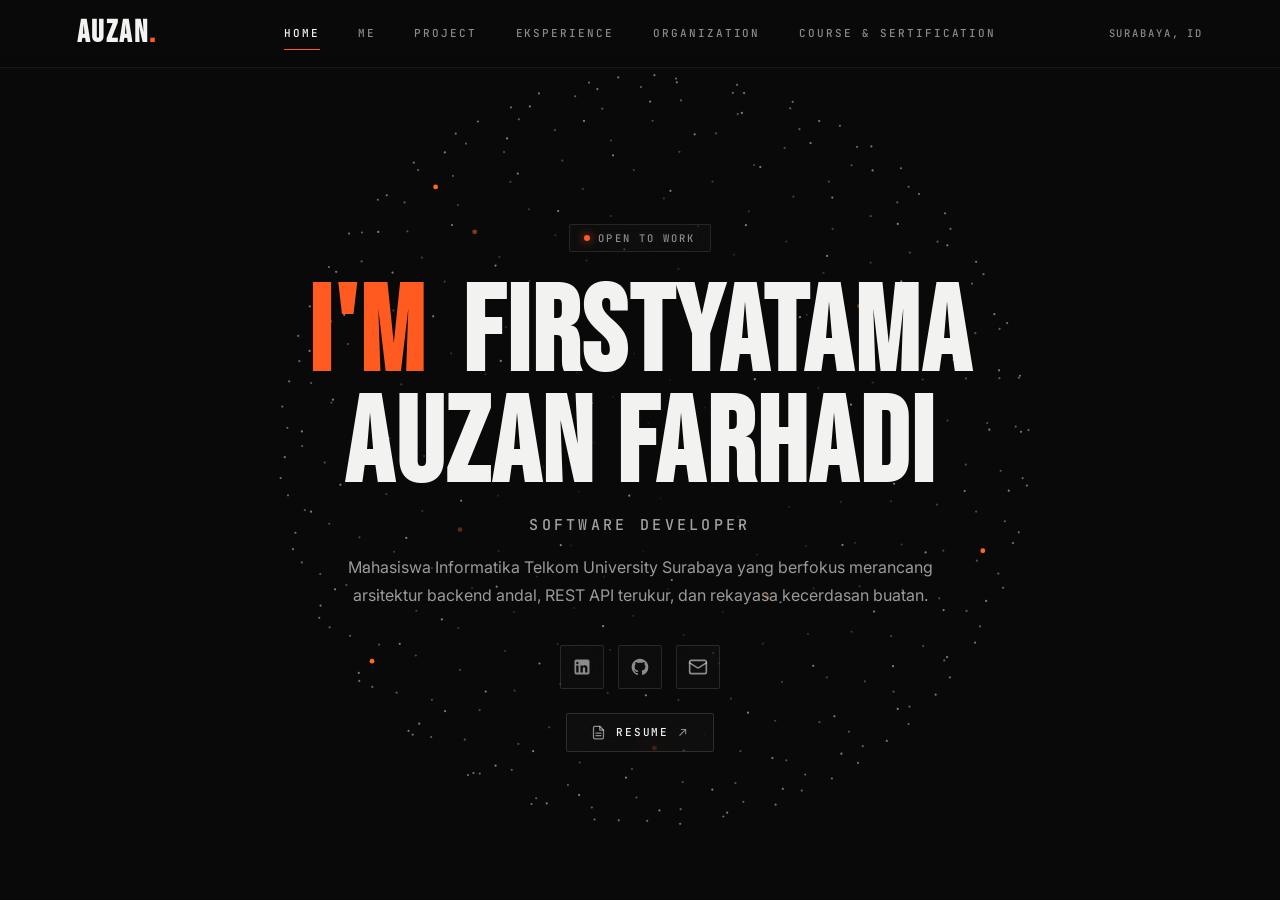
==== commit 05b858ea: "index" ====
--- a/index.html
+++ b/index.html
@@ -4,7 +4,7 @@
 <head>
   <meta charset="utf-8">
   <meta name="viewport" content="width=device-width, initial-scale=1, viewport-fit=cover">
-  <title>Firstyatama Auzan Farhadi — Software Engineer &amp; AI Researcher</title>
+  <title>Firstyatama Auzan Farhadi — AI Engineer & Software Engineer &amp; AI Researcher</title>
   <meta name="description"
     content="Portofolio Firstyatama Auzan Farhadi — Mahasiswa Informatika Telkom University Surabaya, Software Engineer, dan Peneliti AI yang berfokus pada Backend, NLP, dan Machine Learning.">
   <meta name="author" content="Firstyatama Auzan Farhadi">
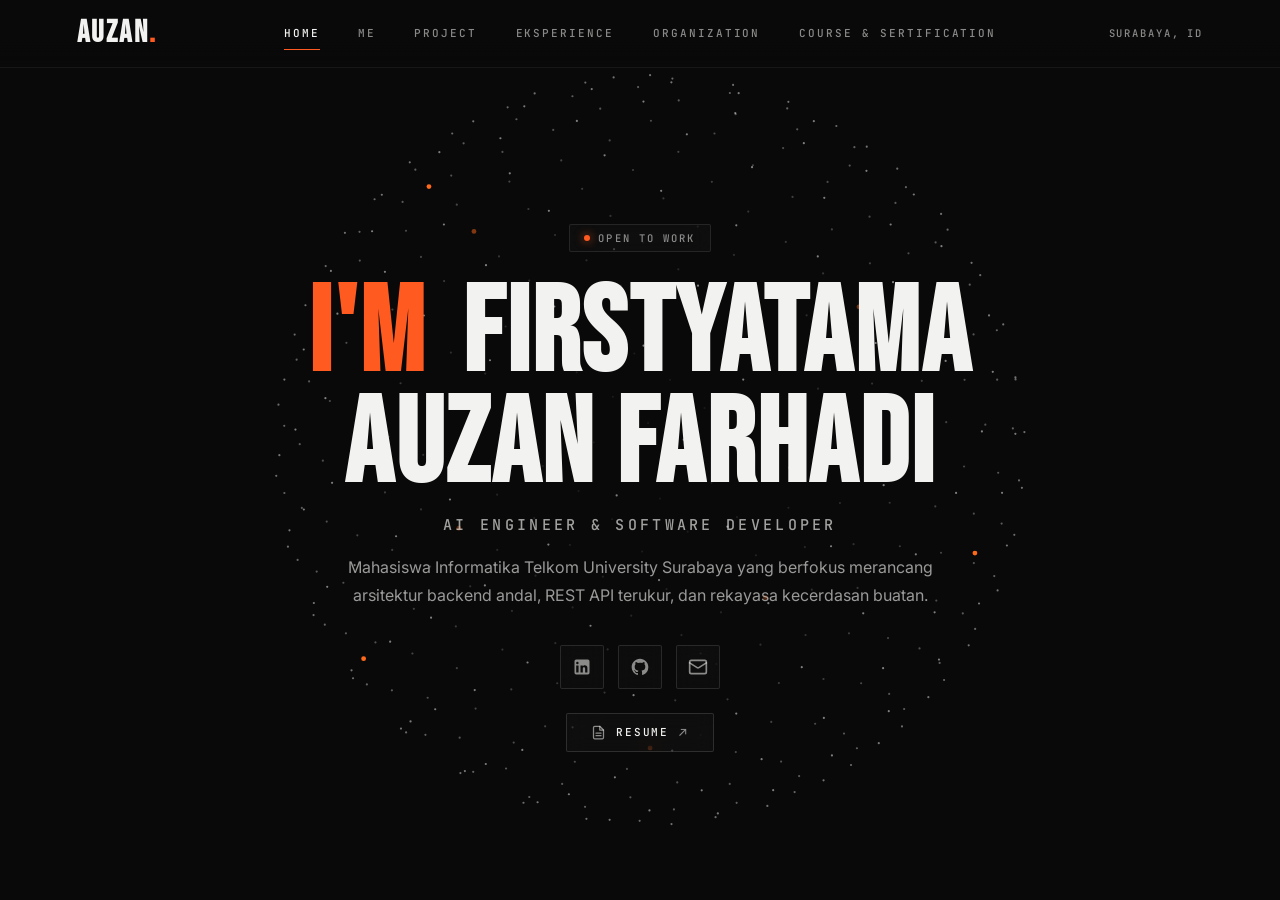
==== commit d4df98b3: "Perbarui portofolio: nav mobile, judul, lanyard, thumbnail dokumen - Nav bar mobile friendly (hambur" ====
--- a/index.html
+++ b/index.html
@@ -64,8 +64,11 @@
   <canvas id="bg" aria-hidden="true"></canvas>
   <header class="nav">
     <a class="logo" href="#/home">Auzan<b>.</b></a>
-    <nav id="nav"></nav>
+    <nav id="nav" aria-label="Navigasi utama"></nav>
     <span class="loc">Surabaya, ID</span>
+    <button class="nav-toggle" id="navToggle" type="button" aria-label="Buka menu navigasi" aria-expanded="false" aria-controls="nav">
+      <span class="nav-toggle-bars" aria-hidden="true"><i></i><i></i><i></i></span>
+    </button>
   </header>
   <main id="app"></main>
   <script type="importmap">
--- a/css/style.css
+++ b/css/style.css
@@ -185,6 +185,11 @@
   color: var(--muted)
 }
 
+/* tombol hamburger: hanya tampil di mobile */
+.nav-toggle {
+  display: none;
+}
+
 /* views */
 .view {
   position: fixed;
@@ -495,14 +500,26 @@
 
 /* Left Column: 3D Physical Lanyard (React Bits Component) */
 .ph-sticky-wrap {
+  /* Melayang: lanyard tetap terpusat di area layar di bawah nav selama halaman di-scroll.
+     Margin bawah negatif = tinggi wrap, supaya sticky tidak terlepas walau kolom kanan pendek. */
+  --me-pad: clamp(32px, 6vh, 64px); /* sama dengan padding atas grid; offset sticky dihitung dari dalam padding .view (84px) */
+  --me-h: calc(100vh - 84px - var(--me-pad) - 24px);
   position: sticky;
-  top: 96px;
+  top: var(--me-pad);
   width: 100%;
+  height: var(--me-h);
+  margin-bottom: calc(-1 * var(--me-h));
   display: flex;
   flex-direction: column;
   align-items: center;
-  justify-content: flex-start;
+  justify-content: center;
   z-index: 5;
+}
+
+@supports (height: 100dvh) {
+  .ph-sticky-wrap {
+    --me-h: calc(100dvh - 84px - var(--me-pad) - 24px);
+  }
 }
 
 .lanyard-mount {
@@ -1689,16 +1706,108 @@
 
 @media(max-width:820px) {
   .nav {
-    grid-template-columns: auto 1fr
+    grid-template-columns: 1fr auto;
+    padding-bottom: 14px;
   }
 
   .loc {
     display: none
   }
 
+  .logo,
+  .nav-toggle {
+    position: relative;
+    z-index: 2;
+  }
+
+  .nav-toggle {
+    display: inline-flex;
+    align-items: center;
+    justify-content: center;
+    width: 44px;
+    height: 44px;
+    margin: -8px -10px -8px 0;
+    padding: 0;
+    background: none;
+    border: 0;
+    color: var(--text);
+    cursor: pointer;
+    -webkit-tap-highlight-color: transparent;
+  }
+
+  .nav-toggle:focus-visible {
+    outline: 2px solid var(--pop);
+    outline-offset: 2px;
+  }
+
+  .nav-toggle-bars {
+    position: relative;
+    display: block;
+    width: 22px;
+    height: 14px;
+  }
+
+  .nav-toggle-bars i {
+    position: absolute;
+    left: 0;
+    right: 0;
+    height: 2px;
+    border-radius: 2px;
+    background: currentColor;
+    transition: transform .35s var(--ease), top .35s var(--ease), opacity .2s;
+  }
+
+  .nav-toggle-bars i:nth-child(1) { top: 0 }
+  .nav-toggle-bars i:nth-child(2) { top: 6px }
+  .nav-toggle-bars i:nth-child(3) { top: 12px }
+
+  .nav-open .nav-toggle-bars i:nth-child(1) { top: 6px; transform: rotate(45deg) }
+  .nav-open .nav-toggle-bars i:nth-child(2) { opacity: 0 }
+  .nav-open .nav-toggle-bars i:nth-child(3) { top: 6px; transform: rotate(-45deg) }
+
+  /* panel menu layar penuh */
   #nav {
-    justify-content: flex-end;
-    gap: 14px
+    position: fixed;
+    inset: 0;
+    z-index: 1;
+    flex-direction: column;
+    justify-content: center;
+    gap: 0;
+    padding: calc(84px + env(safe-area-inset-top, 0px)) var(--g) calc(32px + env(safe-area-inset-bottom, 0px));
+    background: #090909;
+    overflow-y: auto;
+    opacity: 0;
+    visibility: hidden;
+    transform: translateY(-8px);
+    transition: opacity .3s var(--ease), transform .3s var(--ease), visibility .3s;
+  }
+
+  .nav-open #nav {
+    opacity: 1;
+    visibility: visible;
+    transform: none;
+  }
+
+  #nav a {
+    display: flex;
+    align-items: center;
+    min-height: 56px;
+    padding: 0;
+    font-size: 15px;
+    letter-spacing: .16em;
+    border-bottom: 1px solid rgba(242, 242, 240, .08);
+  }
+
+  #nav a::after {
+    display: none
+  }
+
+  #nav a.on {
+    color: var(--pop)
+  }
+
+  body.nav-locked {
+    overflow: hidden;
   }
 
   .me,
@@ -1713,6 +1822,7 @@
     position: relative;
     top: 0;
     width: 100%;
+    height: auto;
     max-width: 380px;
     margin: 0 auto;
   }
@@ -1720,6 +1830,10 @@
   .lanyard-mount {
     height: 460px;
     min-height: 400px;
+  }
+
+  .home-title .home-role {
+    line-height: 1.5;
   }
 
   .profile-facts-inline {
@@ -4653,6 +4767,22 @@
   border: 1px solid rgba(255, 90, 31, 0.25);
 }
 
+.org-evidence-icon.has-thumb {
+  width: 56px;
+  height: 72px;
+  background: #080808;
+  border-color: rgba(242, 242, 240, 0.14);
+  overflow: hidden;
+}
+
+.org-evidence-thumb {
+  width: 100%;
+  height: 100%;
+  object-fit: cover;
+  object-position: top center;
+  display: block;
+}
+
 .org-evidence-meta {
   flex: 1;
   min-width: 0;
@@ -5429,9 +5559,18 @@
   overflow: hidden;
 }
 
+.prj-tile-art.has-thumb {
+  height: 180px;
+}
+
+.prj-proof-tile.wide .prj-tile-art.has-thumb {
+  height: 220px;
+}
+
 .prj-tile-thumb {
   width: 100%;
-  height: 140px;
+  height: 100%;
+  min-height: 140px;
   object-fit: cover;
   object-position: top;
   border-radius: 0;
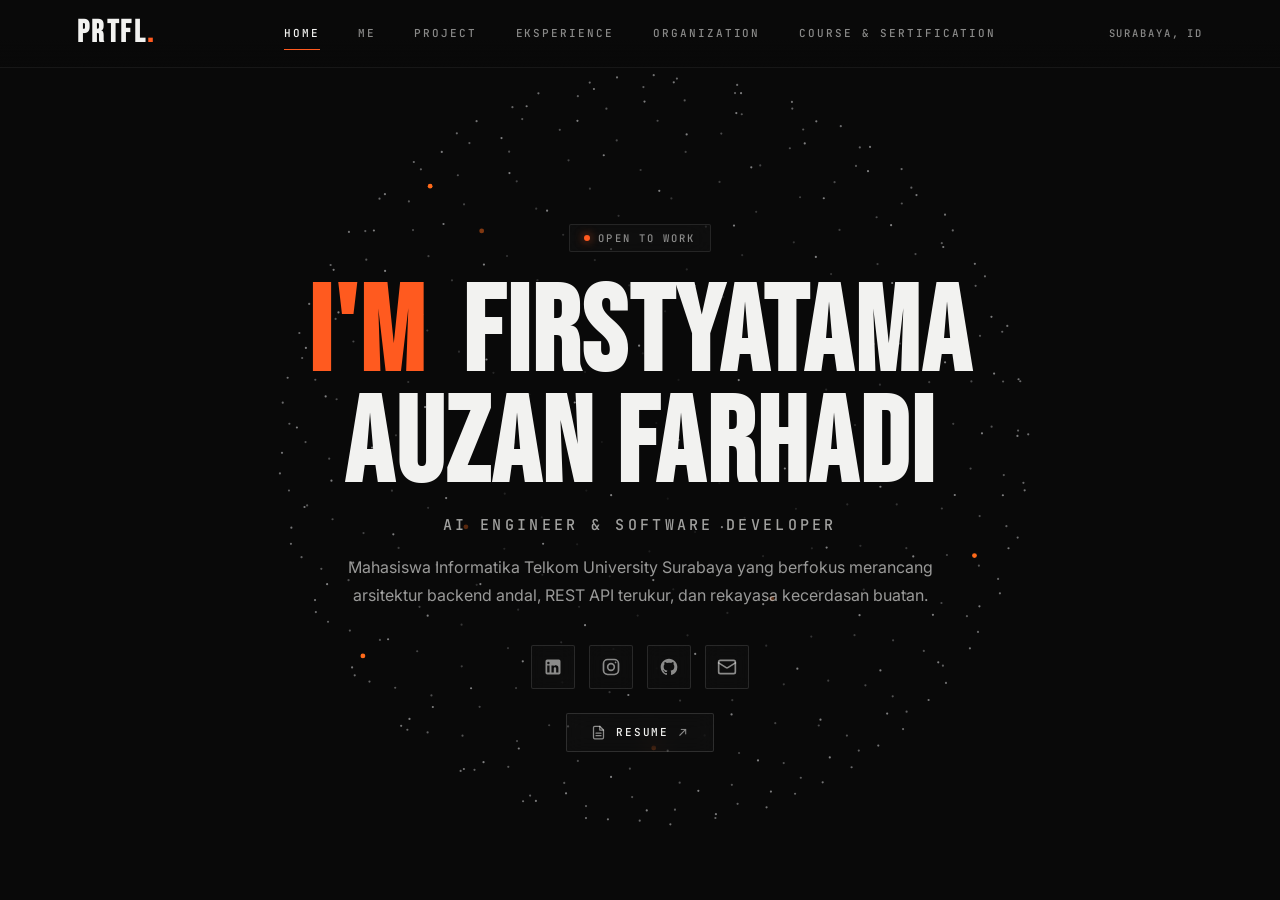
==== commit 8ca4db72: "Perbaikan portofolio: navbar responsif, Instagram, logo PRTFL, evidence, link repo, proyek Bakul Oma" ====
--- a/index.html
+++ b/index.html
@@ -63,7 +63,7 @@
 <body>
   <canvas id="bg" aria-hidden="true"></canvas>
   <header class="nav">
-    <a class="logo" href="#/home">Auzan<b>.</b></a>
+    <a class="logo" href="#/home">PRTFL<b>.</b></a>
     <nav id="nav" aria-label="Navigasi utama"></nav>
     <span class="loc">Surabaya, ID</span>
     <button class="nav-toggle" id="navToggle" type="button" aria-label="Buka menu navigasi" aria-expanded="false" aria-controls="nav">
--- a/css/style.css
+++ b/css/style.css
@@ -1704,7 +1704,8 @@
   width: 72px
 }
 
-@media(max-width:820px) {
+/* Navbar responsif: tablet / setengah layar laptop ke bawah -> menu stacked (dropdown) di kanan atas */
+@media(max-width:1024px) {
   .nav {
     grid-template-columns: 1fr auto;
     padding-bottom: 14px;
@@ -1765,21 +1766,28 @@
   .nav-open .nav-toggle-bars i:nth-child(2) { opacity: 0 }
   .nav-open .nav-toggle-bars i:nth-child(3) { top: 6px; transform: rotate(-45deg) }
 
-  /* panel menu layar penuh */
+  /* menu stacked di kanan atas */
   #nav {
     position: fixed;
-    inset: 0;
-    z-index: 1;
+    top: calc(62px + env(safe-area-inset-top, 0px));
+    right: var(--g);
+    left: auto;
+    z-index: 3;
     flex-direction: column;
-    justify-content: center;
     gap: 0;
-    padding: calc(84px + env(safe-area-inset-top, 0px)) var(--g) calc(32px + env(safe-area-inset-bottom, 0px));
-    background: #090909;
+    width: min(260px, calc(100vw - 2 * var(--g)));
+    padding: 6px 0;
+    background: #111;
+    border: 1px solid rgba(242, 242, 240, .12);
+    border-radius: 12px;
+    box-shadow: 0 18px 40px rgba(0, 0, 0, .55);
+    max-height: calc(100vh - 90px);
     overflow-y: auto;
     opacity: 0;
     visibility: hidden;
     transform: translateY(-8px);
-    transition: opacity .3s var(--ease), transform .3s var(--ease), visibility .3s;
+    transform-origin: top right;
+    transition: opacity .25s var(--ease), transform .25s var(--ease), visibility .25s;
   }
 
   .nav-open #nav {
@@ -1791,24 +1799,29 @@
   #nav a {
     display: flex;
     align-items: center;
-    min-height: 56px;
-    padding: 0;
-    font-size: 15px;
+    min-height: 46px;
+    padding: 0 18px;
+    font-size: 12px;
     letter-spacing: .16em;
-    border-bottom: 1px solid rgba(242, 242, 240, .08);
+    border-bottom: 1px solid rgba(242, 242, 240, .06);
+  }
+
+  #nav a:last-child {
+    border-bottom: 0
   }
 
   #nav a::after {
     display: none
   }
 
+  #nav a:hover,
   #nav a.on {
-    color: var(--pop)
-  }
-
-  body.nav-locked {
-    overflow: hidden;
-  }
+    color: var(--pop);
+    background: rgba(242, 242, 240, .04)
+  }
+}
+
+@media(max-width:820px) {
 
   .me,
   .me-compact-page,
